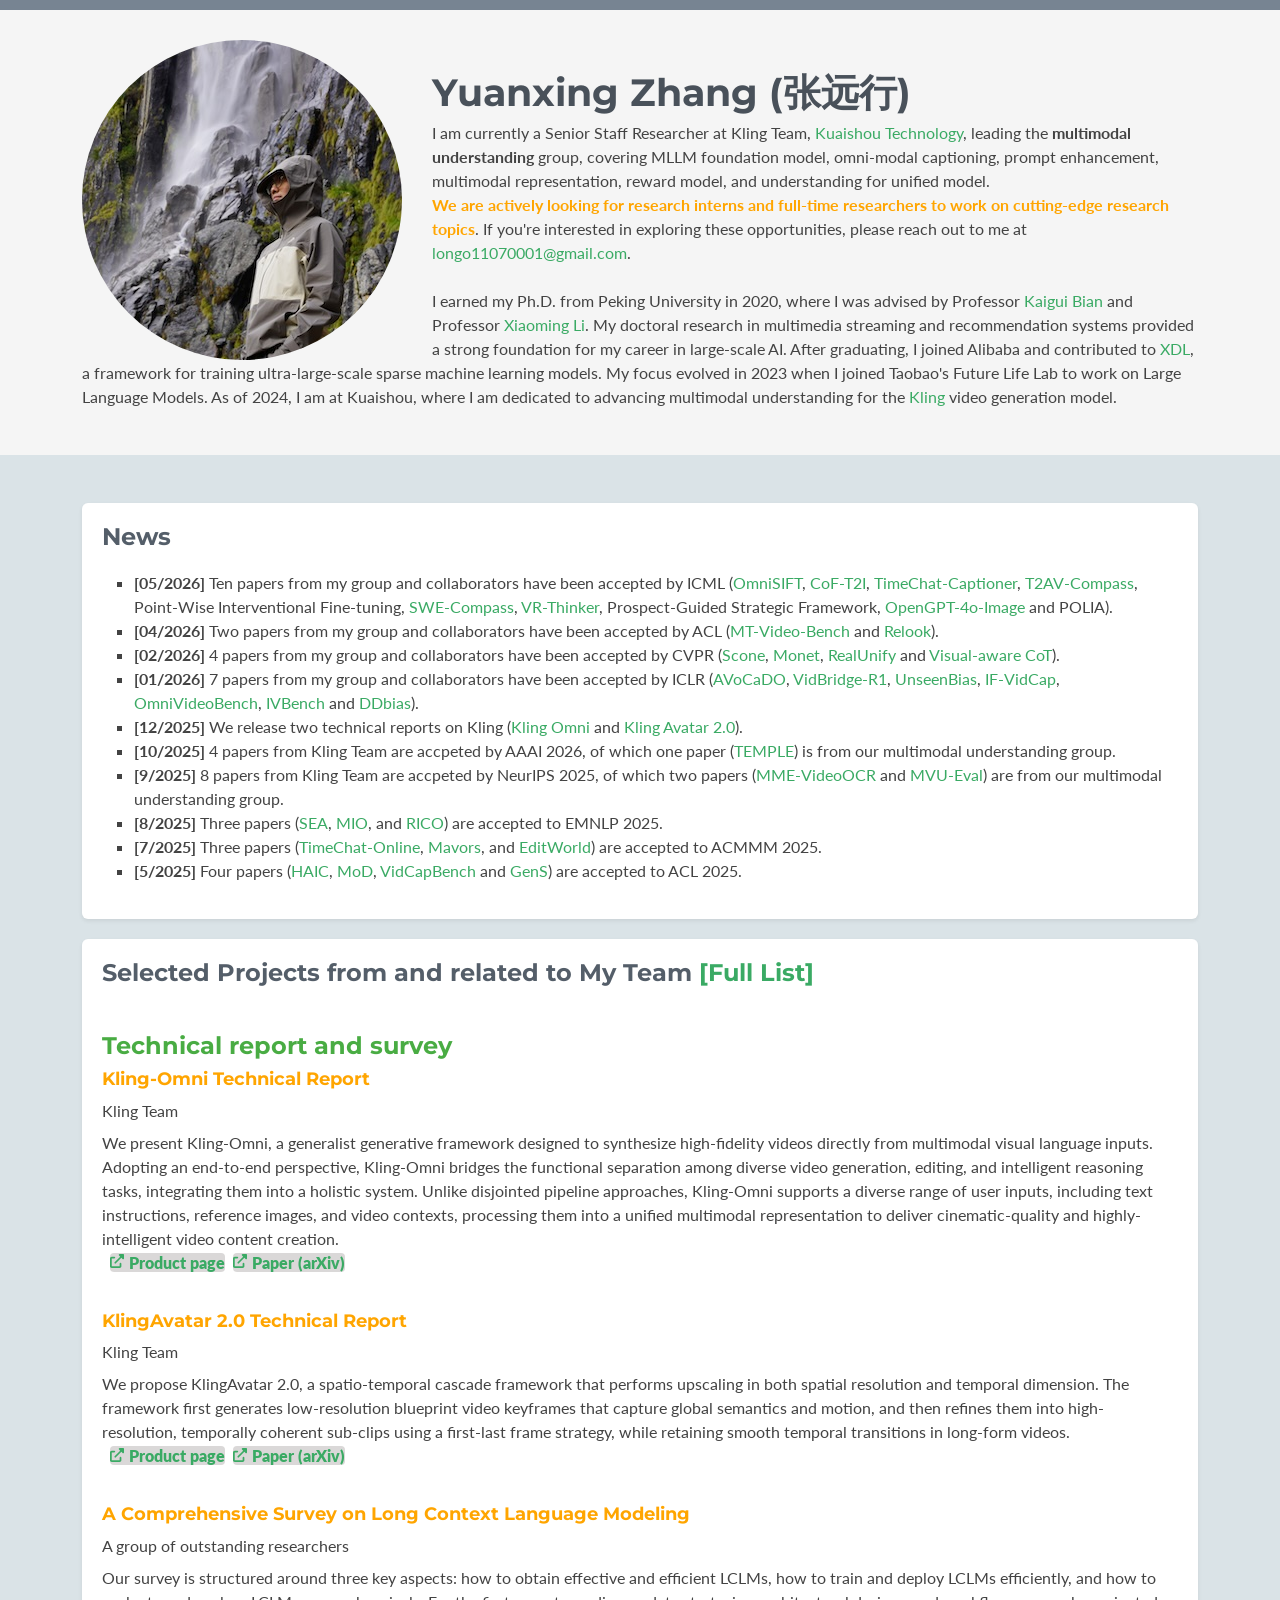
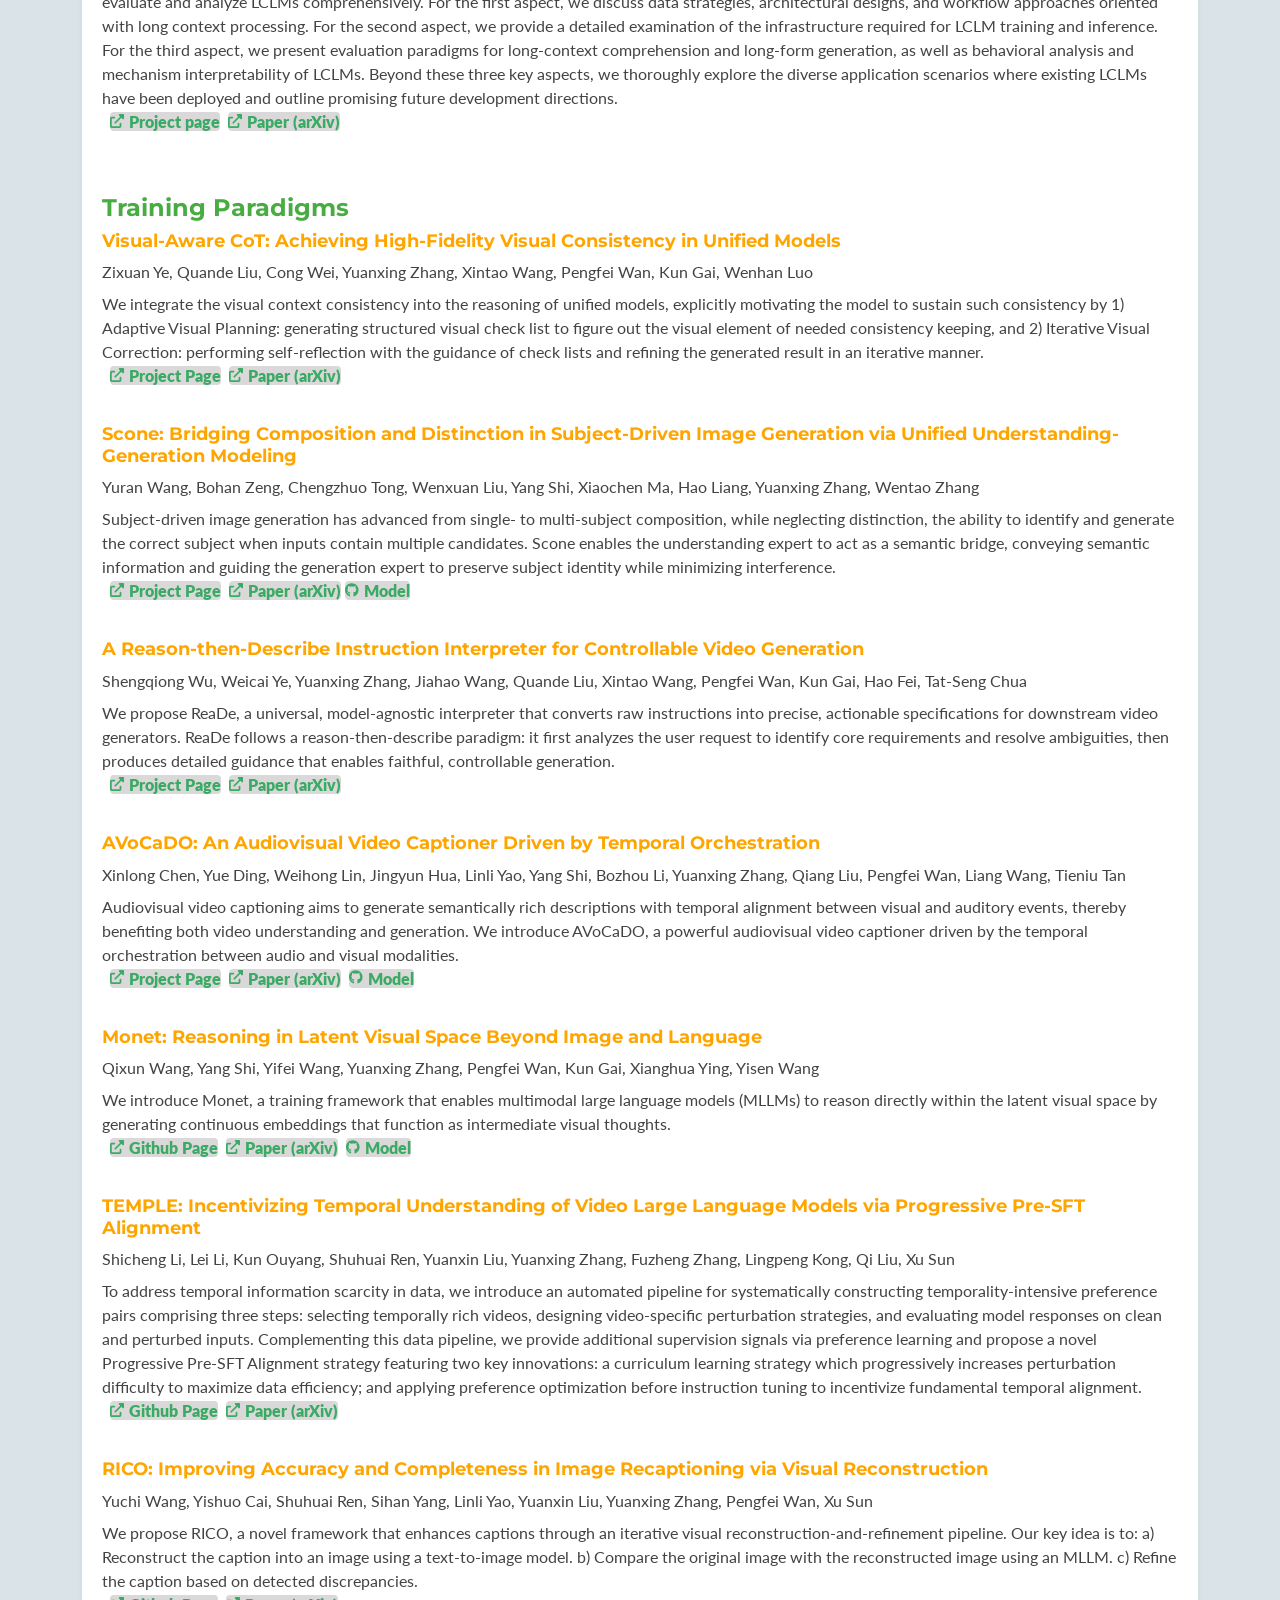
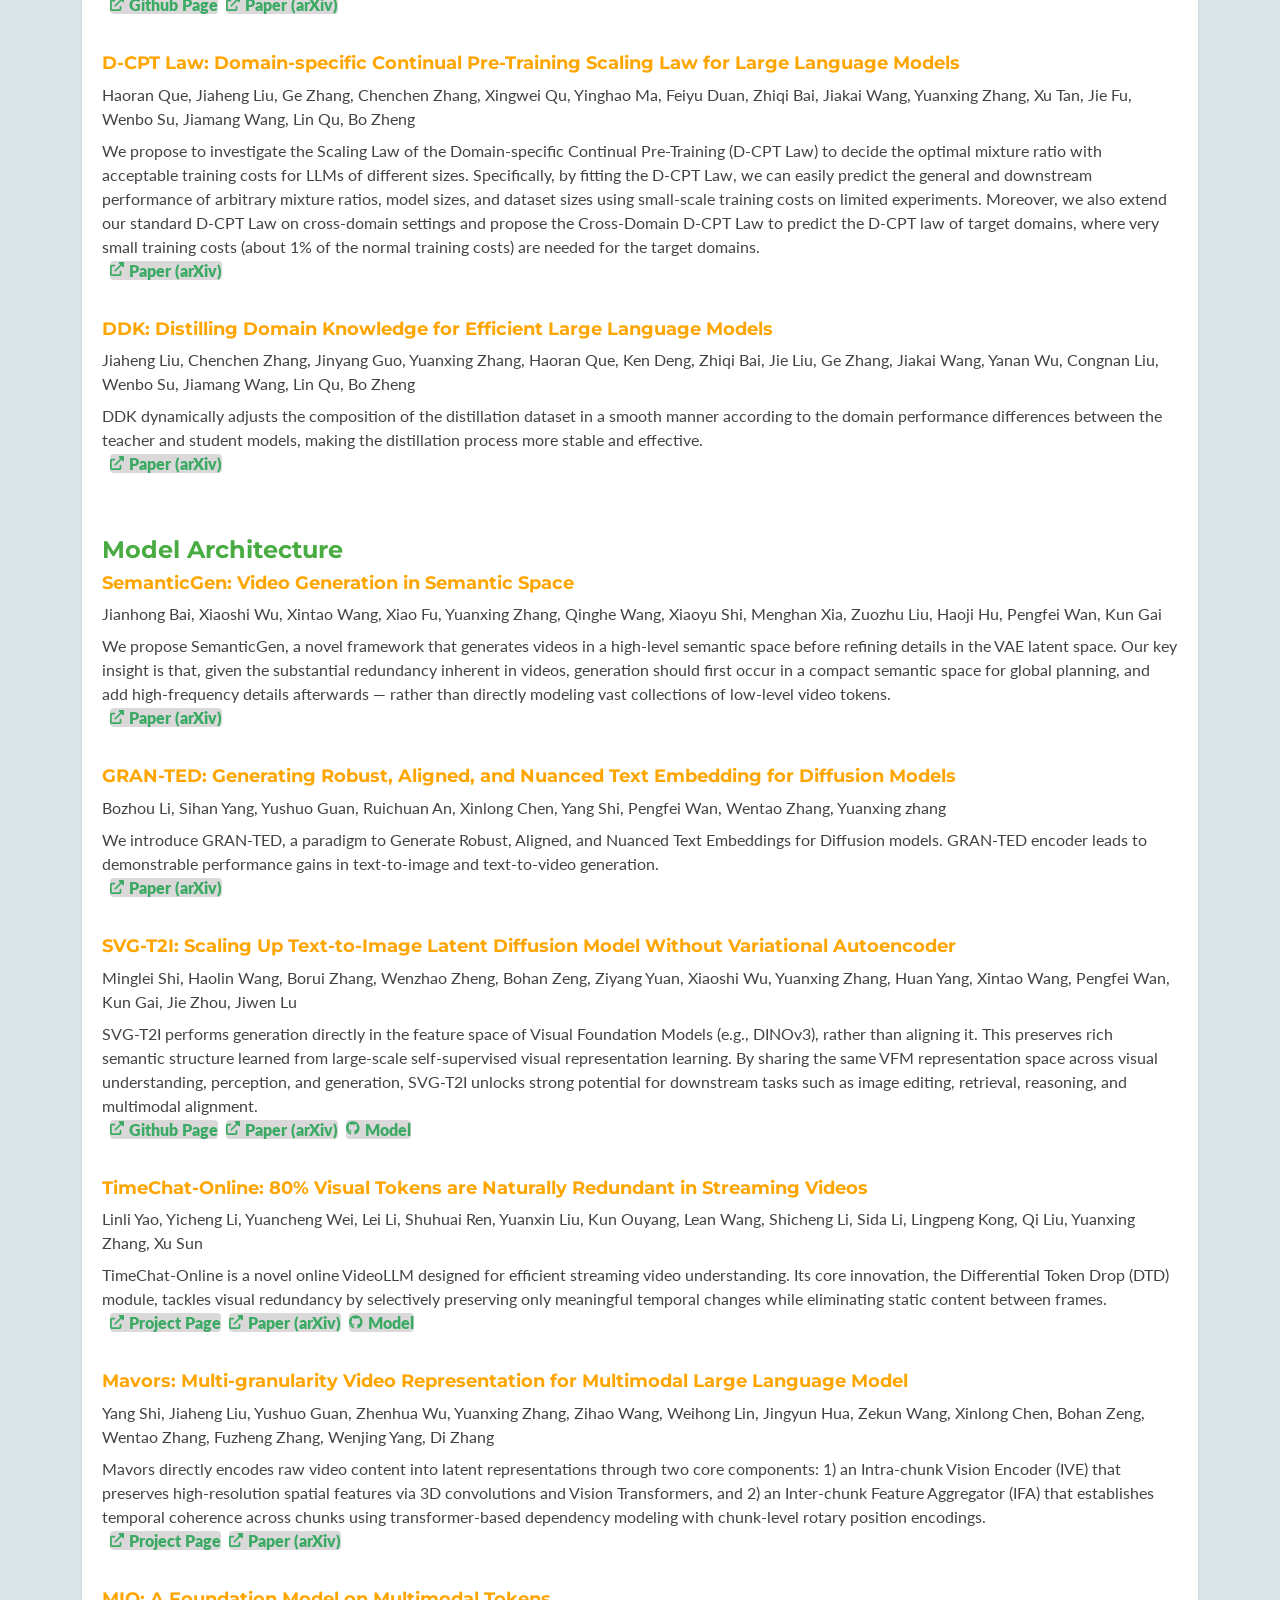
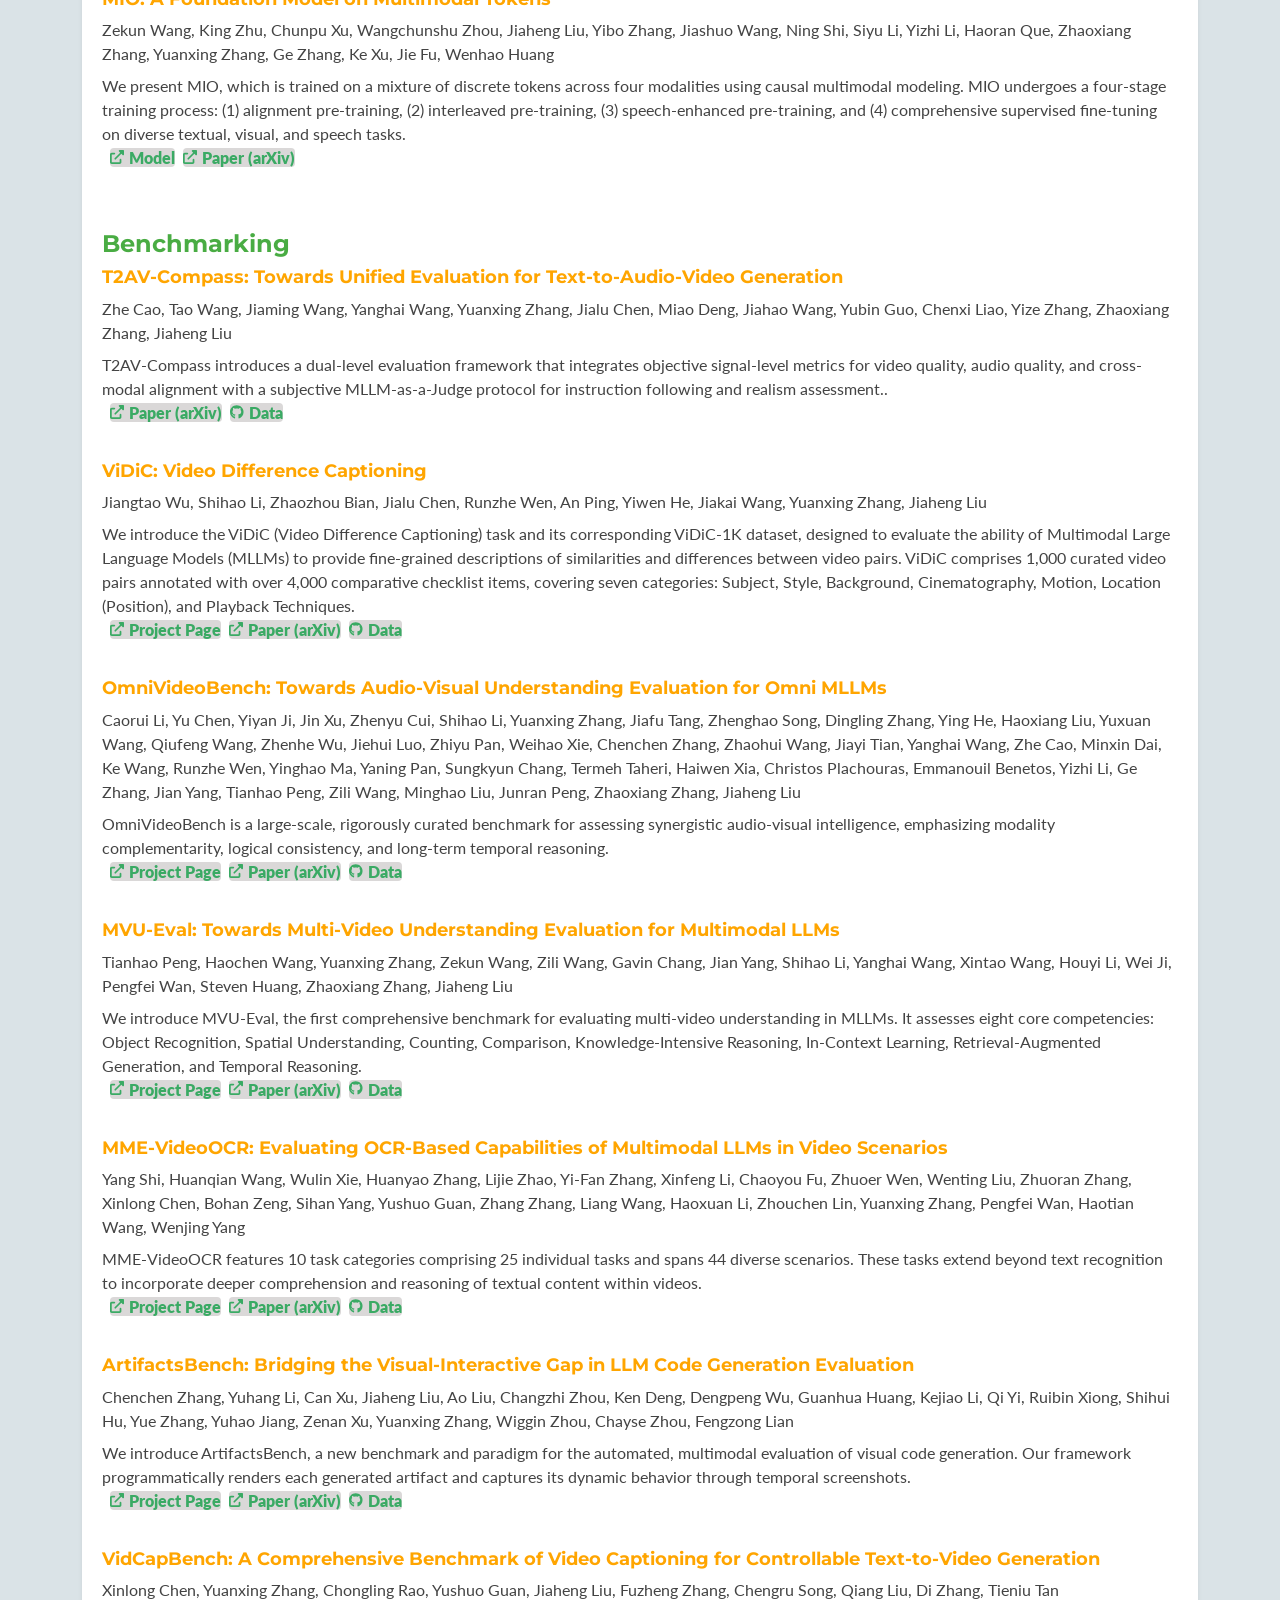
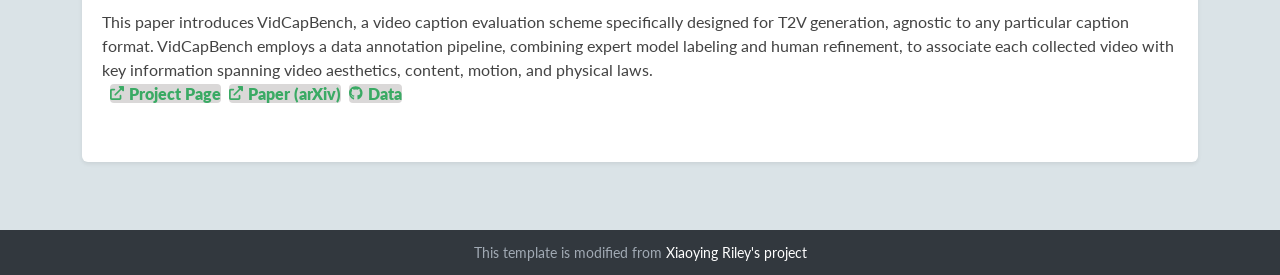
==== index.html @ 5458fd72 "Add ICML and ACL acceptance" ====
<!DOCTYPE html>
<html lang="en">

<head>
  <!-- Google tag (gtag.js) -->
  <script async src="https://www.googletagmanager.com/gtag/js?id=G-MYG8Y8V6GQ"></script>
  <script>
    window.dataLayer = window.dataLayer || [];

    function gtag() {
      dataLayer.push(arguments);
    }
    gtag("js", new Date());

    gtag("config", "G-MYG8Y8V6GQ");
  </script>
  <title>Yuanxing Zhang</title>
  <!-- Meta -->
  <meta charset="utf-8" />
  <meta http-equiv="X-UA-Compatible" content="IE=edge" />
  <meta name="viewport" content="width=device-width, initial-scale=1.0" />
  <meta name="description" content="" />
  <meta name="author" content="Xiaoying Riley at 3rd Wave Media" />

  <link href="https://fonts.googleapis.com/css?family=Lato:300,400,300italic,400italic" rel="stylesheet"
    type="text/css" />
  <link href="https://fonts.googleapis.com/css?family=Montserrat:400,700" rel="stylesheet" type="text/css" />

  <!-- FontAwesome JS -->
  <script defer src="assets/fontawesome/js/all.js"></script>

  <!-- Global CSS -->
  <link rel="stylesheet" href="assets/plugins/bootstrap/css/bootstrap.min.css" />

  <!-- github calendar css -->
  <!-- <link rel="stylesheet" href="assets/plugins/github-calendar/dist/github-calendar-responsive.css"> -->
  <!-- github activity css -->
  <!-- <link rel="stylesheet" href="https://cdnjs.cloudflare.com/ajax/libs/octicons/2.0.2/octicons.min.css"> -->
  <!-- <link rel="stylesheet" href="assets/plugins/github-activity/src/github-activity.css"> -->

  <!-- Theme CSS -->
  <link id="theme-style" rel="stylesheet" href="assets/css/styles.css" />
</head>

<body>
  <!-- ******HEADER****** -->
  <header class="header">
    <div class="container">
      <div class="row align-items-center">
        <div class="col">
          <!-- <img class="profile-image img-fluid float-start rounded-circle" src="images/me2.jpg" alt="profile image" /> -->
          <img class="profile-image img-fluid float-start rounded-circle" src="images/me2.jpg" alt="profile image"/>
          <div class="profile-content">
            <h1 class="name">Yuanxing Zhang (张远行)</h1>
            <!-- <h2 class="desc">Web App Developer</h2> -->
            <div class="content">
              <!-- https://github.com/KwaiVGI -->
              I am currently a Senior Staff Researcher at Kling Team,
              <a href="https://www.kuaishou.com/en" target="_blank">Kuaishou Technology</a>, leading the
              <b>multimodal understanding</b> group, covering
              MLLM foundation model, omni-modal captioning, prompt enhancement, multimodal representation, reward model, and understanding for unified model.<br/>
              <font color="orange"><b>We are actively looking for research interns and full-time
                  researchers to work on cutting-edge research topics</b></font>. If you're interested in exploring these opportunities, please reach out to me at
              <font color="orange"><a href="mailto:longo11070001@gmail.com">longo11070001@gmail.com</a></font>.
              <br/>
            </div>
            <div class="content">
              <br/>
              <p align="left">
                I earned my Ph.D. from Peking University in 2020, where I was advised by Professor <a href="https://kevinbkg.github.io/kg.github.io/" target="_blank">Kaigui Bian</a> and Professor <a href="https://eecs.pku.edu.cn/xxkxjsxy/info/1500/6767.htm" target="_blank">Xiaoming Li</a>. My doctoral research in multimedia streaming and recommendation systems provided a strong foundation for my career in large-scale AI. After graduating, I joined Alibaba and contributed to <a href="https://github.com/alibaba/x-deeplearning" target="_blank">XDL</a>, a framework for training ultra-large-scale sparse machine learning models. My focus evolved in 2023 when I joined Taobao's Future Life Lab to work on Large Language Models. As of 2024, I am at Kuaishou, where I am dedicated to advancing multimodal understanding for the <a href="https://app.klingai.com/global/" target="_blank">Kling</a> video generation model.
              </p>
            </div>
          </div>
          <!--//profile-->
        </div>
        <!--//col-->
      </div>
      <!--//row-->
    </div>
    <!--//container-->
  </header>
  <!--//header-->

  <div class="container sections-wrapper py-5">
    <div class="row">
      <div class="primary">
        <!-- <section class="about section">
                    <div class="section-inner shadow-sm rounded">
                        <div class="content">
                            <p align="left">
                            I am currently immersed in the exhilarating field of <font color="orange"><b>generative AI</b></font>, which has been an exciting journey.<br>

                            <font color="orange"><b>● 2D (Image/Video) Generation</b></font>
                            <ul>
                                <li><b>Controllable Image Generation</b>: T2I-Adapter, PhotoMaker, CustomNet, MasaCtrl, DragonDiffusion, SmartEdit</li>
                                <li><b>Controllable Video Generation</b>: MotionCtrl, Tune-A-Video</li>
                                <li><b>Video Foundation Models </b>: VideoCrafter Sereries (VideoCrafter1, DynamiCrafter, EvalCrafter, StyleCrafter, etc).</li>
                            </ul>
                            <font color="orange"><b>● 3D Generation</b></font>
                            <ul>
                                <li>Dream3D, GET3D——</li>
                            </ul>
                            ● Previously, I worked on <b><font color="orange">Restoration</b></font>
                            <ul>
                                <li><b>General Image  Restoration</b>: Real-ESRGAN, ESRGAN</li>
                                <li><b>Face Restoration</b>: GFPGAN, VQFR, GLEAN</li>
                                <li><b>Video Restoration </b>: EDVR, BasicVSR</li>
                                <li><b>Training Frameworks and others </b>: BasicSR, SFTGAN</li>
                            </ul>
                        </div>
                    </div>
                </section> -->
        <!--=====================================================  News  ====================================================-->
        <section class="projects section">
          <div class="section-inner shadow-sm rounded">
            <h2 class="heading">News</h2>
            <div class="item-content">
              <ul class="resume-list" style="list-style: outside; list-style-type: square">
                <li>
                  <b>[05/2026]</b> Ten papers from my group and collaborators have been accepted by ICML (<a href="https://arxiv.org/abs/2602.04804" target="_blank">OmniSIFT</a>, <a href="https://arxiv.org/abs/2601.10061" target="_blank">CoF-T2I</a>, <a href="https://arxiv.org/abs/2602.08711" target="_blank">TimeChat-Captioner</a>, <a href="https://arxiv.org/abs/2512.21094" target="_blank">T2AV-Compass</a>, Point-Wise Interventional Fine-tuning, <a href="https://arxiv.org/abs/2511.05459" target="_blank">SWE-Compass</a>, <a href="https://arxiv.org/abs/2510.10518" target="_blank">VR-Thinker</a>, Prospect-Guided Strategic Framework, <a href="https://arxiv.org/abs/2509.24900" target="_blank">OpenGPT-4o-Image</a> and POLIA).
                </li>
                <li>
                  <b>[04/2026]</b> Two papers from my group and collaborators have been accepted by ACL (<a href="https://arxiv.org/abs/2510.17722" target="_blank">MT-Video-Bench</a> and <a href="https://arxiv.org/abs/2510.11498" target="_blank">Relook</a>).
                </li>
                <li>
                  <b>[02/2026]</b> 4 papers from my group and collaborators have been accepted by CVPR (<a href="https://arxiv.org/abs/2512.12675" target="_blank">Scone</a>, <a href="https://arxiv.org/abs/2511.21395" target="_blank">Monet</a>, <a href="https://arxiv.org/abs/2509.24897" target="_blank">RealUnify</a> and <a href="https://arxiv.org/abs/2512.19686" target="_blank">Visual-aware CoT</a>).
                </li>
                <li>
                  <b>[01/2026]</b> 7 papers from my group and collaborators have been accepted by ICLR (<a href="https://arxiv.org/abs/2510.10395" target="_blank">AVoCaDO</a>, <a href="https://arxiv.org/abs/2506.09079" target="_blank">VidBridge-R1</a>, <a href="https://arxiv.org/abs/2512.08374" target="_blank">UnseenBias</a>, <a href="https://arxiv.org/abs/2510.18726" target="_blank">IF-VidCap</a>, <a href="https://arxiv.org/abs/2510.10689" target="_blank">OmniVideoBench</a>, <a href="https://arxiv.org/abs/2504.15415" target="_blank">IVBench</a> and <a href="https://openreview.net/forum?id=guKWBA2HWf" target="_blank">DDbias</a>).
                </li>
                <li>
                  <b>[12/2025]</b> We release two technical reports on Kling (<a href="https://arxiv.org/abs/2512.16776" target="_blank">Kling Omni</a> and <a href="https://arxiv.org/abs/2512.13313" target="_blank">Kling Avatar 2.0</a>).
                </li>
                <li>
                  <b>[10/2025]</b> 4 papers from Kling Team are accpeted by AAAI 2026, of which one paper (<a href="https://arxiv.org/abs/2503.16929"
                    target="_blank">TEMPLE</a>) is from our multimodal understanding group.
                </li>
                <li>
                  <b>[9/2025]</b> 8 papers from Kling Team are accpeted by NeurIPS 2025, of which two papers (<a href="https://arxiv.org/abs/2505.21333"
                    target="_blank">MME-VideoOCR</a> and
                  <a href="https://arxiv.org/abs/2511.07250"
                    target="_blank">MVU-Eval</a>) are from our multimodal understanding group.
                </li>
                <li>
                  <b>[8/2025]</b> Three papers (<a href="https://arxiv.org/abs/2408.11813">SEA</a>, <a href="https://arxiv.org/abs/2409.17692"
                    target="_blank">MIO</a>, and
                  <a href="https://arxiv.org/abs/2505.22613"
                    target="_blank">RICO</a>) are
                  accepted to EMNLP 2025.
                </li>
                <li>
                  <b>[7/2025]</b> Three papers (<a href="https://arxiv.org/abs/2504.17343">TimeChat-Online</a>, <a href="https://arxiv.org/abs/2504.10068"
                    target="_blank">Mavors</a>, and
                  <a href="https://arxiv.org/abs/2405.14785"
                    target="_blank">EditWorld</a>) are
                  accepted to ACMMM 2025.
                </li>
                <li>
                  <b>[5/2025]</b> Four papers (<a href="https://arxiv.org/abs/2502.20811"
                    target="_blank">HAIC</a>, <a href="https://arxiv.org/abs/2505.17061"
                    target="_blank">MoD</a>, <a href="https://arxiv.org/abs/2502.12782"
                    target="_blank">VidCapBench</a> and
                  <a href="https://arxiv.org/abs/2503.09146"
                    target="_blank">GenS</a>) are
                  accepted to ACL 2025.
                </li>
              </ul>
            </div>
            <!--//content-->
          </div>
          <!--//section-inner-->
        </section>
        <!--//section-->

        <!--//cards-section-->

        <!--=====================================================  Publications  ====================================================-->
        <section class="latest section">
          <div class="section-inner shadow-sm rounded">
            <h2 class="heading">
              Selected Projects from and related to My Team
              <a href="https://scholar.google.com/citations?user=COdftTMAAAAJ" target="_blank">[Full List]</a>
            </h2>
            <div class="content">
              <br />
              <h4 class="title">
                <font color="#49ac43">Technical report and survey</font>
              </h4>
              <!------------------------------------------ KlingOmni ----------------------------------->
              <div class="item row">
                <div class="desc">
                  <h3 class="title">
                    <a href="https://arxiv.org/abs/2512.16776" target="_blank">
                      <font color="orange">Kling-Omni Technical Report</font>
                    </a>
                  </h3>
                  <p class="mb-2">
                    Kling Team
                  </p>
                  <p>
                    We present Kling-Omni, a generalist generative framework designed to synthesize high-fidelity videos directly from multimodal visual language inputs. Adopting an end-to-end perspective, Kling-Omni bridges the functional separation among diverse video generation, editing, and intelligent reasoning tasks, integrating them into a holistic system. Unlike disjointed pipeline approaches, Kling-Omni supports a diverse range of user inputs, including text instructions, reference images, and video contexts, processing them into a unified multimodal representation to deliver cinematic-quality and highly-intelligent video content creation.</br>
                    &nbsp;
                    <a class="more-link" href="https://app.klingai.com/global/omni/new" target="_blank"><i
                        class="fas fa-external-link-alt"></i>Product page</a>&nbsp;
                    <a class="more-link" href="https://arxiv.org/abs/2512.16776" target="_blank"><i
                        class="fas fa-external-link-alt"></i>Paper
                      (arXiv)</a>
                  </p>
                </div>
              </div>
              <!------------------------------------------ KlingAvatar2.0 ----------------------------------->
              <div class="item row">
                <div class="desc">
                  <h3 class="title">
                    <a href="https://arxiv.org/abs/2512.13313" target="_blank">
                      <font color="orange">KlingAvatar 2.0 Technical Report</font>
                    </a>
                  </h3>
                  <p class="mb-2">
                    Kling Team
                  </p>
                  <p>
                    We propose KlingAvatar 2.0, a spatio-temporal cascade framework that performs upscaling in both spatial resolution and temporal dimension. The framework first generates low-resolution blueprint video keyframes that capture global semantics and motion, and then refines them into high-resolution, temporally coherent sub-clips using a first-last frame strategy, while retaining smooth temporal transitions in long-form videos.</br>
                    &nbsp;
                    <a class="more-link" href="https://app.klingai.com/global/ai-human/image/new" target="_blank"><i
                        class="fas fa-external-link-alt"></i>Product page</a>&nbsp;
                    <a class="more-link" href="https://arxiv.org/abs/2512.13313" target="_blank"><i
                        class="fas fa-external-link-alt"></i>Paper
                      (arXiv)</a>
                  </p>
                </div>
              </div>
              <!------------------------------------- Long-context LLM Survey -------------------------------->
              <div class="item row">
                <div class="desc">
                  <h3 class="title">
                    <a href="https://arxiv.org/abs/2503.17407" target="_blank">
                      <font color="orange">A Comprehensive Survey on Long Context Language Modeling</font>
                    </a>
                  </h3>
                  <p class="mb-2">
                    A group of outstanding researchers
                  </p>
                  <p>
                    Our survey is structured around three key aspects: how to obtain effective and efficient LCLMs, how to train and deploy LCLMs efficiently, and how to evaluate and analyze LCLMs comprehensively. For the first aspect, we discuss data strategies, architectural designs, and workflow approaches oriented with long context processing. For the second aspect, we provide a detailed examination of the infrastructure required for LCLM training and inference. For the third aspect, we present evaluation paradigms for long-context comprehension and long-form generation, as well as behavioral analysis and mechanism interpretability of LCLMs. Beyond these three key aspects, we thoroughly explore the diverse application scenarios where existing LCLMs have been deployed and outline promising future development directions.</br>
                    &nbsp;
                    <a class="more-link" href="https://github.com/LCLM-Horizon/A-Comprehensive-Survey-For-Long-Context-Language-Modeling" target="_blank"><i
                        class="fas fa-external-link-alt"></i>Project page</a>&nbsp;
                    <a class="more-link" href="https://arxiv.org/abs/2503.17407" target="_blank"><i
                        class="fas fa-external-link-alt"></i>Paper
                      (arXiv)</a>
                  </p>
                </div>
              </div>
              <br />
              <h4 class="title">
                <font color="#49ac43">Training Paradigms</font>
              </h4>
              <!------------------------------------------ VisualawareCoT ----------------------------------->
              <div class="item row">
                <div class="desc">
                  <h3 class="title">
                    <a href="https://arxiv.org/abs/2512.19686" target="_blank">
                      <font color="orange">Visual-Aware CoT: Achieving High-Fidelity Visual Consistency in Unified Models</font>
                    </a>
                  </h3>
                  <p class="mb-2">
                    Zixuan Ye, Quande Liu, Cong Wei, Yuanxing Zhang, Xintao Wang, Pengfei Wan, Kun Gai, Wenhan Luo
                  </p>
                  <p>
                    We integrate the visual context consistency into the reasoning of unified models, explicitly motivating the model to sustain such consistency by 1) Adaptive Visual Planning: generating structured visual check list to figure out the visual element of needed consistency keeping, and 2) Iterative Visual Correction: performing self-reflection with the guidance of check lists and refining the generated result in an iterative manner.</br>
                    &nbsp;
                    <a class="more-link" href="https://zixuan-ye.github.io/VACoT/" target="_blank"><i
                        class="fas fa-external-link-alt"></i>Project Page</a>&nbsp;
                    <a class="more-link" href="https://arxiv.org/abs/2512.19686" target="_blank"><i
                        class="fas fa-external-link-alt"></i>Paper
                      (arXiv)</a>
                  </p>
                </div>
              </div>
              <!------------------------------------------ Scone ----------------------------------->
              <div class="item row">
                <div class="desc">
                  <h3 class="title">
                    <a href="https://arxiv.org/abs/2512.12675" target="_blank">
                      <font color="orange">Scone: Bridging Composition and Distinction in Subject-Driven Image Generation via Unified Understanding-Generation Modeling</font>
                    </a>
                  </h3>
                  <p class="mb-2">
                    Yuran Wang, Bohan Zeng, Chengzhuo Tong, Wenxuan Liu, Yang Shi, Xiaochen Ma, Hao Liang, Yuanxing Zhang, Wentao Zhang
                  </p>
                  <p>
                    Subject-driven image generation has advanced from single- to multi-subject composition, while neglecting distinction, the ability to identify and generate the correct subject when inputs contain multiple candidates. Scone enables the understanding expert to act as a semantic bridge, conveying semantic information and guiding the generation expert to preserve subject identity while minimizing interference.</br>
                    &nbsp;
                    <a class="more-link" href="https://github.com/Ryann-Ran/Scone" target="_blank"><i
                        class="fas fa-external-link-alt"></i>Project Page</a>&nbsp;
                    <a class="more-link" href="https://arxiv.org/abs/2512.12675" target="_blank"><i
                        class="fas fa-external-link-alt"></i>Paper
                      (arXiv)</a>
                    <a class="more-link" href="https://huggingface.co/Ryann829/Scone" target="_blank"><i
                        class="fab fa-github"></i>Model</a>
                  </p>
                </div>
              </div>
              <!------------------------------------------ ReaDe ----------------------------------->
              <div class="item row">
                <div class="desc">
                  <h3 class="title">
                    <a href="https://arxiv.org/abs/2511.20563" target="_blank">
                      <font color="orange">A Reason-then-Describe Instruction Interpreter for Controllable Video Generation</font>
                    </a>
                  </h3>
                  <p class="mb-2">
                    Shengqiong Wu, Weicai Ye, Yuanxing Zhang, Jiahao Wang, Quande Liu, Xintao Wang, Pengfei Wan, Kun Gai, Hao Fei, Tat-Seng Chua
                  </p>
                  <p>
                    We propose ReaDe, a universal, model-agnostic interpreter that converts raw instructions into precise, actionable specifications for downstream video generators. ReaDe follows a reason-then-describe paradigm: it first analyzes the user request to identify core requirements and resolve ambiguities, then produces detailed guidance that enables faithful, controllable generation.</br>
                    &nbsp;
                    <a class="more-link" href="https://sqwu.top/ReaDe/" target="_blank"><i
                        class="fas fa-external-link-alt"></i>Project Page</a>&nbsp;
                    <a class="more-link" href="https://arxiv.org/abs/2511.20563" target="_blank"><i
                        class="fas fa-external-link-alt"></i>Paper
                      (arXiv)</a>
                  </p>
                </div>
              </div>
              <!------------------------------------------ AVoCaDO ----------------------------------->
              <div class="item row">
                <div class="desc">
                  <h3 class="title">
                    <a href="https://arxiv.org/abs/2510.10395" target="_blank">
                      <font color="orange">AVoCaDO: An Audiovisual Video Captioner Driven by Temporal Orchestration</font>
                    </a>
                  </h3>
                  <p class="mb-2">
                    Xinlong Chen, Yue Ding, Weihong Lin, Jingyun Hua, Linli Yao, Yang Shi, Bozhou Li, Yuanxing Zhang, Qiang Liu, Pengfei Wan, Liang Wang, Tieniu Tan
                  </p>
                  <p>
                    Audiovisual video captioning aims to generate semantically rich descriptions with temporal alignment between visual and auditory events, thereby benefiting both video understanding and generation. We introduce AVoCaDO, a powerful audiovisual video captioner driven by the temporal orchestration between audio and visual modalities. </br>
                    &nbsp;
                    <a class="more-link" href="https://avocado-captioner.github.io/" target="_blank"><i
                        class="fas fa-external-link-alt"></i>Project Page</a>&nbsp;
                    <a class="more-link" href="https://arxiv.org/abs/2510.10395" target="_blank"><i
                        class="fas fa-external-link-alt"></i>Paper
                      (arXiv)</a>&nbsp;
                    <a class="more-link" href="https://huggingface.co/AVoCaDO-Captioner/AVoCaDO" target="_blank"><i
                        class="fab fa-github"></i>Model</a>
                  </p>
                </div>
              </div>
               <!------------------------------------------ Monet ----------------------------------->
              <div class="item row">
                <div class="desc">
                  <h3 class="title">
                    <a href="https://arxiv.org/abs/2511.21395" target="_blank">
                      <font color="orange">Monet: Reasoning in Latent Visual Space Beyond Image and Language</font>
                    </a>
                  </h3>
                  <p class="mb-2">
                    Qixun Wang, Yang Shi, Yifei Wang, Yuanxing Zhang, Pengfei Wan, Kun Gai, Xianghua Ying, Yisen Wang
                  </p>
                  <p>
                    We introduce Monet, a training framework that enables multimodal large language models (MLLMs) to reason directly within the latent visual space by generating continuous embeddings that function as intermediate visual thoughts.</br>
                    &nbsp;
                    <a class="more-link" href="https://github.com/NOVAglow646/Monet" target="_blank"><i
                        class="fas fa-external-link-alt"></i>Github Page</a>&nbsp;
                    <a class="more-link" href="https://arxiv.org/abs/2511.21395" target="_blank"><i
                        class="fas fa-external-link-alt"></i>Paper
                      (arXiv)</a>&nbsp;
                    <a class="more-link" href="https://huggingface.co/NOVAglow646/Monet-7B" target="_blank"><i
                        class="fab fa-github"></i>Model</a>
                  </p>
                </div>
              </div>
              <!------------------------------------------ TEMPLE ----------------------------------->
              <div class="item row">
                <div class="desc">
                  <h3 class="title">
                    <a href="https://arxiv.org/abs/2503.16929" target="_blank">
                      <font color="orange">TEMPLE: Incentivizing Temporal Understanding of Video Large Language Models via Progressive Pre-SFT Alignment</font>
                    </a>
                  </h3>
                  <p class="mb-2">
                    Shicheng Li, Lei Li, Kun Ouyang, Shuhuai Ren, Yuanxin Liu, Yuanxing Zhang, Fuzheng Zhang, Lingpeng Kong, Qi Liu, Xu Sun
                  </p>
                  <p>
                    To address temporal information scarcity in data, we introduce an automated pipeline for systematically constructing temporality-intensive preference pairs comprising three steps: selecting temporally rich videos, designing video-specific perturbation strategies, and evaluating model responses on clean and perturbed inputs. Complementing this data pipeline, we provide additional supervision signals via preference learning and propose a novel Progressive Pre-SFT Alignment strategy featuring two key innovations: a curriculum learning strategy which progressively increases perturbation difficulty to maximize data efficiency; and applying preference optimization before instruction tuning to incentivize fundamental temporal alignment.</br>
                    &nbsp;
                    <a class="more-link" href="https://github.com/lscpku/TEMPLE" target="_blank"><i
                        class="fas fa-external-link-alt"></i>Github Page</a>&nbsp;
                    <a class="more-link" href="https://arxiv.org/abs/2503.16929" target="_blank"><i
                        class="fas fa-external-link-alt"></i>Paper
                      (arXiv)</a>
                  </p>
                </div>
              </div>
              <!------------------------------------------ RICO ----------------------------------->
              <div class="item row">
                <div class="desc">
                  <h3 class="title">
                    <a href="https://arxiv.org/abs/2505.22613" target="_blank">
                      <font color="orange">RICO: Improving Accuracy and Completeness in Image Recaptioning via Visual Reconstruction</font>
                    </a>
                  </h3>
                  <p class="mb-2">
                    Yuchi Wang, Yishuo Cai, Shuhuai Ren, Sihan Yang, Linli Yao, Yuanxin Liu, Yuanxing Zhang, Pengfei Wan, Xu Sun
                  </p>
                  <p>
                    We propose RICO, a novel framework that enhances captions through an iterative visual reconstruction-and-refinement pipeline. Our key idea is to: a) Reconstruct the caption into an image using a text-to-image model. b) Compare the original image with the reconstructed image using an MLLM. c) Refine the caption based on detected discrepancies.</br>
                    &nbsp;
                    <a class="more-link" href="https://github.com/wangyuchi369/RICO" target="_blank"><i
                        class="fas fa-external-link-alt"></i>Github Page</a>&nbsp;
                    <a class="more-link" href="https://arxiv.org/abs/2505.22613" target="_blank"><i
                        class="fas fa-external-link-alt"></i>Paper
                      (arXiv)</a>
                  </p>
                </div>
              </div>
              <!------------------------------------------ D-CPT scaling law ----------------------------------->
              <div class="item row">
                <div class="desc">
                  <h3 class="title">
                    <a href="https://arxiv.org/abs/2406.01375" target="_blank">
                      <font color="orange">D-CPT Law: Domain-specific Continual Pre-Training Scaling Law for Large Language Models</font>
                    </a>
                  </h3>
                  <p class="mb-2">
                    Haoran Que, Jiaheng Liu, Ge Zhang, Chenchen Zhang, Xingwei Qu, Yinghao Ma, Feiyu Duan, Zhiqi Bai, Jiakai Wang, Yuanxing Zhang, Xu Tan, Jie Fu, Wenbo Su, Jiamang Wang, Lin Qu, Bo Zheng
                  </p>
                  <p>
                    We propose to investigate the Scaling Law of the Domain-specific Continual Pre-Training (D-CPT Law) to decide the optimal mixture ratio with acceptable training costs for LLMs of different sizes. Specifically, by fitting the D-CPT Law, we can easily predict the general and downstream performance of arbitrary mixture ratios, model sizes, and dataset sizes using small-scale training costs on limited experiments. Moreover, we also extend our standard D-CPT Law on cross-domain settings and propose the Cross-Domain D-CPT Law to predict the D-CPT law of target domains, where very small training costs (about 1% of the normal training costs) are needed for the target domains.</br>
                    &nbsp;
                    <a class="more-link" href="https://arxiv.org/abs/2406.01375" target="_blank"><i
                        class="fas fa-external-link-alt"></i>Paper
                      (arXiv)</a>
                  </p>
                </div>
              </div>
              <!------------------------------------------ DDK ----------------------------------->
              <div class="item row">
                <div class="desc">
                  <h3 class="title">
                    <a href="https://arxiv.org/abs/2407.16154" target="_blank">
                      <font color="orange">DDK: Distilling Domain Knowledge for Efficient Large Language Models</font>
                    </a>
                  </h3>
                  <p class="mb-2">
                    Jiaheng Liu, Chenchen Zhang, Jinyang Guo, Yuanxing Zhang, Haoran Que, Ken Deng, Zhiqi Bai, Jie Liu, Ge Zhang, Jiakai Wang, Yanan Wu, Congnan Liu, Wenbo Su, Jiamang Wang, Lin Qu, Bo Zheng
                  </p>
                  <p>
                    DDK dynamically adjusts the composition of the distillation dataset in a smooth manner according to the domain performance differences between the teacher and student models, making the distillation process more stable and effective.</br>
                    &nbsp;
                    <a class="more-link" href="https://arxiv.org/abs/2407.16154" target="_blank"><i
                        class="fas fa-external-link-alt"></i>Paper
                      (arXiv)</a>
                  </p>
                </div>
              </div>
              <br />
              <h4 class="title">
                <font color="#49ac43">Model Architecture</font>
              </h4>
              <!------------------------------------------ SemanticGen ----------------------------------->
              <div class="item row">
                <div class="desc">
                  <h3 class="title">
                    <a href="https://arxiv.org/abs/2512.20619" target="_blank">
                      <font color="orange">SemanticGen: Video Generation in Semantic Space</font>
                    </a>
                  </h3>
                  <p class="mb-2">
                    Jianhong Bai, Xiaoshi Wu, Xintao Wang, Xiao Fu, Yuanxing Zhang, Qinghe Wang, Xiaoyu Shi, Menghan Xia, Zuozhu Liu, Haoji Hu, Pengfei Wan, Kun Gai
                  </p>
                  <p>
                    We propose SemanticGen, a novel framework that generates videos in a high-level semantic space before refining details in the VAE latent space. Our key insight is that, given the substantial redundancy inherent in videos, generation should first occur in a compact semantic space for global planning, and add high-frequency details afterwards — rather than directly modeling vast collections of low-level video tokens.</br>
                    &nbsp;
                    <a class="more-link" href="https://arxiv.org/abs/2512.20619" target="_blank"><i
                        class="fas fa-external-link-alt"></i>Paper
                      (arXiv)</a>&nbsp;
                  </p>
                </div>
              </div>
              <!------------------------------------------ GRAN-TED ----------------------------------->
              <div class="item row">
                <div class="desc">
                  <h3 class="title">
                    <a href="https://arxiv.org/abs/2512.15560" target="_blank">
                      <font color="orange">GRAN-TED: Generating Robust, Aligned, and Nuanced Text Embedding for Diffusion Models</font>
                    </a>
                  </h3>
                  <p class="mb-2">
                    Bozhou Li, Sihan Yang, Yushuo Guan, Ruichuan An, Xinlong Chen, Yang Shi, Pengfei Wan, Wentao Zhang, Yuanxing zhang
                  </p>
                  <p>
                    We introduce GRAN-TED, a paradigm to Generate Robust, Aligned, and Nuanced Text Embeddings for Diffusion models. GRAN-TED encoder leads to demonstrable performance gains in text-to-image and text-to-video generation.</br>
                    &nbsp;
                    <a class="more-link" href="https://arxiv.org/abs/2512.15560" target="_blank"><i
                        class="fas fa-external-link-alt"></i>Paper
                      (arXiv)</a>&nbsp;
                  </p>
                </div>
              </div>
              <!------------------------------------------ SVGT2I ----------------------------------->
              <div class="item row">
                <div class="desc">
                  <h3 class="title">
                    <a href="https://arxiv.org/abs/2512.11749" target="_blank">
                      <font color="orange">SVG-T2I: Scaling Up Text-to-Image Latent Diffusion Model Without Variational Autoencoder</font>
                    </a>
                  </h3>
                  <p class="mb-2">
                    Minglei Shi, Haolin Wang, Borui Zhang, Wenzhao Zheng, Bohan Zeng, Ziyang Yuan, Xiaoshi Wu, Yuanxing Zhang, Huan Yang, Xintao Wang, Pengfei Wan, Kun Gai, Jie Zhou, Jiwen Lu
                  </p>
                  <p>
                    SVG-T2I performs generation directly in the feature space of Visual Foundation Models (e.g., DINOv3), rather than aligning it. This preserves rich semantic structure learned from large-scale self-supervised visual representation learning. By sharing the same VFM representation space across visual understanding, perception, and generation, SVG-T2I unlocks strong potential for downstream tasks such as image editing, retrieval, reasoning, and multimodal alignment.</br>
                    &nbsp;
                    <a class="more-link" href="https://github.com/KlingTeam/SVG-T2I?tab=readme-ov-file" target="_blank"><i
                        class="fas fa-external-link-alt"></i>Github Page</a>&nbsp;
                    <a class="more-link" href="https://arxiv.org/abs/2512.11749" target="_blank"><i
                        class="fas fa-external-link-alt"></i>Paper
                      (arXiv)</a>&nbsp;
                    <a class="more-link" href="https://huggingface.co/KlingTeam/SVG-T2I" target="_blank"><i
                        class="fab fa-github"></i>Model</a>
                  </p>
                </div>
              </div>
              <!------------------------------------------ TimeChatOnline ----------------------------------->
              <div class="item row">
                <div class="desc">
                  <h3 class="title">
                    <a href="https://arxiv.org/abs/2504.17343" target="_blank">
                      <font color="orange">TimeChat-Online: 80% Visual Tokens are Naturally Redundant in Streaming Videos</font>
                    </a>
                  </h3>
                  <p class="mb-2">
                    Linli Yao, Yicheng Li, Yuancheng Wei, Lei Li, Shuhuai Ren, Yuanxin Liu, Kun Ouyang, Lean Wang, Shicheng Li, Sida Li, Lingpeng Kong, Qi Liu, Yuanxing Zhang, Xu Sun
                  </p>
                  <p>
                    TimeChat-Online is a novel online VideoLLM designed for efficient streaming video understanding. Its core innovation, the Differential Token Drop (DTD) module, tackles visual redundancy by selectively preserving only meaningful temporal changes while eliminating static content between frames.</br>
                    &nbsp;
                    <a class="more-link" href="https://timechat-online.github.io/" target="_blank"><i
                        class="fas fa-external-link-alt"></i>Project Page</a>&nbsp;
                    <a class="more-link" href="https://arxiv.org/abs/2504.17343" target="_blank"><i
                        class="fas fa-external-link-alt"></i>Paper
                      (arXiv)</a>&nbsp;
                    <a class="more-link" href="https://huggingface.co/wyccccc/TimeChatOnline-7B" target="_blank"><i
                        class="fab fa-github"></i>Model</a>
                  </p>
                </div>
              </div>
              <!------------------------------------------ Mavors ----------------------------------->
              <div class="item row">
                <div class="desc">
                  <h3 class="title">
                    <a href="https://arxiv.org/abs/2504.10068" target="_blank">
                      <font color="orange">Mavors: Multi-granularity Video Representation for Multimodal Large Language Model</font>
                    </a>
                  </h3>
                  <p class="mb-2">
                    Yang Shi, Jiaheng Liu, Yushuo Guan, Zhenhua Wu, Yuanxing Zhang, Zihao Wang, Weihong Lin, Jingyun Hua, Zekun Wang, Xinlong Chen, Bohan Zeng, Wentao Zhang, Fuzheng Zhang, Wenjing Yang, Di Zhang
                  </p>
                  <p>
                    Mavors directly encodes raw video content into latent representations through two core components: 1) an Intra-chunk Vision Encoder (IVE) that preserves high-resolution spatial features via 3D convolutions and Vision Transformers, and 2) an Inter-chunk Feature Aggregator (IFA) that establishes temporal coherence across chunks using transformer-based dependency modeling with chunk-level rotary position encodings.</br>
                    &nbsp;
                    <a class="more-link" href="https://mavors-mllm.github.io/" target="_blank"><i
                        class="fas fa-external-link-alt"></i>Project Page</a>&nbsp;
                    <a class="more-link" href="https://arxiv.org/abs/2504.10068" target="_blank"><i
                        class="fas fa-external-link-alt"></i>Paper
                      (arXiv)</a>&nbsp;
                  </p>
                </div>
              </div>
              <!------------------------------------------ MIO ----------------------------------->
              <div class="item row">
                <div class="desc">
                  <h3 class="title">
                    <a href="https://arxiv.org/abs/2409.17692" target="_blank">
                      <font color="orange">MIO: A Foundation Model on Multimodal Tokens</font>
                    </a>
                  </h3>
                  <p class="mb-2">
                    Zekun Wang, King Zhu, Chunpu Xu, Wangchunshu Zhou, Jiaheng Liu, Yibo Zhang, Jiashuo Wang, Ning Shi, Siyu Li, Yizhi Li, Haoran Que, Zhaoxiang Zhang, Yuanxing Zhang, Ge Zhang, Ke Xu, Jie Fu, Wenhao Huang
                  </p>
                  <p>
                    We present MIO, which is trained on a mixture of discrete tokens across four modalities using causal multimodal modeling. MIO undergoes a four-stage training process: (1) alignment pre-training, (2) interleaved pre-training, (3) speech-enhanced pre-training, and (4) comprehensive supervised fine-tuning on diverse textual, visual, and speech tasks.</br>
                    &nbsp;
                    <a class="more-link" href="https://huggingface.co/m-a-p/MIO-7B-Instruct" target="_blank"><i
                        class="fas fa-external-link-alt"></i>Model</a>&nbsp;
                    <a class="more-link" href="https://arxiv.org/abs/2409.17692" target="_blank"><i
                        class="fas fa-external-link-alt"></i>Paper
                      (arXiv)</a>&nbsp;
                  </p>
                </div>
              </div>
              <br />
              <h4 class="title">
                <font color="#49ac43">Benchmarking</font>
              </h4>
              <!------------------------------------------ T2AVCompass ----------------------------------->
              <div class="item row">
                <div class="desc">
                  <h3 class="title">
                    <a href="https://arxiv.org/abs/2512.21094" target="_blank">
                      <font color="orange">T2AV-Compass: Towards Unified Evaluation for Text-to-Audio-Video Generation</font>
                    </a>
                  </h3>
                  <p class="mb-2">
                    Zhe Cao, Tao Wang, Jiaming Wang, Yanghai Wang, Yuanxing Zhang, Jialu Chen, Miao Deng, Jiahao Wang, Yubin Guo, Chenxi Liao, Yize Zhang, Zhaoxiang Zhang, Jiaheng Liu
                  </p>
                  <p>
                    T2AV-Compass introduces a dual-level evaluation framework that integrates objective signal-level metrics for video quality, audio quality, and cross-modal alignment with a subjective MLLM-as-a-Judge protocol for instruction following and realism assessment..</br>
                    &nbsp;
                    <a class="more-link" href="https://arxiv.org/abs/2512.21094" target="_blank"><i
                        class="fas fa-external-link-alt"></i>Paper
                      (arXiv)</a>&nbsp;
                    <a class="more-link" href="https://huggingface.co/datasets/NJU-LINK/T2AV-Compass" target="_blank"><i
                        class="fab fa-github"></i>Data</a>
                  </p>
                </div>
              </div>
              <!------------------------------------------ ViDiC ----------------------------------->
              <div class="item row">
                <div class="desc">
                  <h3 class="title">
                    <a href="https://arxiv.org/abs/2512.03405" target="_blank">
                      <font color="orange">ViDiC: Video Difference Captioning</font>
                    </a>
                  </h3>
                  <p class="mb-2">
                    Jiangtao Wu, Shihao Li, Zhaozhou Bian, Jialu Chen, Runzhe Wen, An Ping, Yiwen He, Jiakai Wang, Yuanxing Zhang, Jiaheng Liu
                  </p>
                  <p>
                    We introduce the ViDiC (Video Difference Captioning) task and its corresponding ViDiC-1K dataset, designed to evaluate the ability of Multimodal Large Language Models (MLLMs) to provide fine-grained descriptions of similarities and differences between video pairs. ViDiC comprises 1,000 curated video pairs annotated with over 4,000 comparative checklist items, covering seven categories: Subject, Style, Background, Cinematography, Motion, Location (Position), and Playback Techniques.</br>
                    &nbsp;
                    <a class="more-link" href="https://vidic-1k.github.io/" target="_blank"><i
                        class="fas fa-external-link-alt"></i>Project Page</a>&nbsp;
                    <a class="more-link" href="https://arxiv.org/abs/2512.03405" target="_blank"><i
                        class="fas fa-external-link-alt"></i>Paper
                      (arXiv)</a>&nbsp;
                    <a class="more-link" href="https://huggingface.co/datasets/NJU-LINK/ViDiC-1K" target="_blank"><i
                        class="fab fa-github"></i>Data</a>
                  </p>
                </div>
              </div>
              <!------------------------------------------ OmniVideoBench ----------------------------------->
              <div class="item row">
                <div class="desc">
                  <h3 class="title">
                    <a href="https://arxiv.org/abs/2510.10689" target="_blank">
                      <font color="orange">OmniVideoBench: Towards Audio-Visual Understanding Evaluation for Omni MLLMs</font>
                    </a>
                  </h3>
                  <p class="mb-2">
                    Caorui Li, Yu Chen, Yiyan Ji, Jin Xu, Zhenyu Cui, Shihao Li, Yuanxing Zhang, Jiafu Tang, Zhenghao Song, Dingling Zhang, Ying He, Haoxiang Liu, Yuxuan Wang, Qiufeng Wang, Zhenhe Wu, Jiehui Luo, Zhiyu Pan, Weihao Xie, Chenchen Zhang, Zhaohui Wang, Jiayi Tian, Yanghai Wang, Zhe Cao, Minxin Dai, Ke Wang, Runzhe Wen, Yinghao Ma, Yaning Pan, Sungkyun Chang, Termeh Taheri, Haiwen Xia, Christos Plachouras, Emmanouil Benetos, Yizhi Li, Ge Zhang, Jian Yang, Tianhao Peng, Zili Wang, Minghao Liu, Junran Peng, Zhaoxiang Zhang, Jiaheng Liu
                  </p>
                  <p>
                    OmniVideoBench is a large-scale, rigorously curated benchmark for assessing synergistic audio-visual intelligence, emphasizing modality complementarity, logical consistency, and long-term temporal reasoning.</br>
                    &nbsp;
                    <a class="more-link" href="https://omnivideobench.github.io/omnivideobench_home/" target="_blank"><i
                        class="fas fa-external-link-alt"></i>Project Page</a>&nbsp;
                    <a class="more-link" href="https://arxiv.org/abs/2510.10689" target="_blank"><i
                        class="fas fa-external-link-alt"></i>Paper
                      (arXiv)</a>&nbsp;
                    <a class="more-link" href="https://huggingface.co/datasets/NJU-LINK/OmniVideoBench" target="_blank"><i
                        class="fab fa-github"></i>Data</a>
                  </p>
                </div>
              </div>
              <!------------------------------------------ MVU-Eval ----------------------------------->
              <div class="item row">
                <div class="desc">
                  <h3 class="title">
                    <a href="https://arxiv.org/abs/2511.07250" target="_blank">
                      <font color="orange">MVU-Eval: Towards Multi-Video Understanding Evaluation for Multimodal LLMs</font>
                    </a>
                  </h3>
                  <p class="mb-2">
                    Tianhao Peng, Haochen Wang, Yuanxing Zhang, Zekun Wang, Zili Wang, Gavin Chang, Jian Yang, Shihao Li, Yanghai Wang, Xintao Wang, Houyi Li, Wei Ji, Pengfei Wan, Steven Huang, Zhaoxiang Zhang, Jiaheng Liu
                  </p>
                  <p>
                    We introduce MVU-Eval, the first comprehensive benchmark for evaluating multi-video understanding in MLLMs. It assesses eight core competencies: Object Recognition, Spatial Understanding, Counting, Comparison, Knowledge-Intensive Reasoning, In-Context Learning, Retrieval-Augmented Generation, and Temporal Reasoning.</br>
                    &nbsp;
                    <a class="more-link" href="https://github.com/NJU-LINK/MVU-Eval" target="_blank"><i
                        class="fas fa-external-link-alt"></i>Project Page</a>&nbsp;
                    <a class="more-link" href="https://arxiv.org/abs/2511.07250" target="_blank"><i
                        class="fas fa-external-link-alt"></i>Paper
                      (arXiv)</a>&nbsp;
                    <a class="more-link" href="https://huggingface.co/datasets/MVU-Eval-Team/MVU-Eval-Data" target="_blank"><i
                        class="fab fa-github"></i>Data</a>
                  </p>
                </div>
              </div>
              <!------------------------------------------ MME-VideoOCR ----------------------------------->
              <div class="item row">
                <div class="desc">
                  <h3 class="title">
                    <a href="https://arxiv.org/abs/2505.21333" target="_blank">
                      <font color="orange">MME-VideoOCR: Evaluating OCR-Based Capabilities of Multimodal LLMs in Video Scenarios</font>
                    </a>
                  </h3>
                  <p class="mb-2">
                    Yang Shi, Huanqian Wang, Wulin Xie, Huanyao Zhang, Lijie Zhao, Yi-Fan Zhang, Xinfeng Li, Chaoyou Fu, Zhuoer Wen, Wenting Liu, Zhuoran Zhang, Xinlong Chen, Bohan Zeng, Sihan Yang, Yushuo Guan, Zhang Zhang, Liang Wang, Haoxuan Li, Zhouchen Lin, Yuanxing Zhang, Pengfei Wan, Haotian Wang, Wenjing Yang
                  </p>
                  <p>
                    MME-VideoOCR features 10 task categories comprising 25 individual tasks and spans 44 diverse scenarios. These tasks extend beyond text recognition to incorporate deeper comprehension and reasoning of textual content within videos.</br>
                    &nbsp;
                    <a class="more-link" href="https://mme-videoocr.github.io/" target="_blank"><i
                        class="fas fa-external-link-alt"></i>Project Page</a>&nbsp;
                    <a class="more-link" href="https://arxiv.org/abs/2505.21333" target="_blank"><i
                        class="fas fa-external-link-alt"></i>Paper
                      (arXiv)</a>&nbsp;
                    <a class="more-link" href="https://huggingface.co/datasets/DogNeverSleep/MME-VideoOCR_Dataset" target="_blank"><i
                        class="fab fa-github"></i>Data</a>
                  </p>
                </div>
              </div>
              <!------------------------------------------ ArtifactsBench ----------------------------------->
              <div class="item row">
                <div class="desc">
                  <h3 class="title">
                    <a href="https://arxiv.org/abs/2507.04952" target="_blank">
                      <font color="orange">ArtifactsBench: Bridging the Visual-Interactive Gap in LLM Code Generation Evaluation</font>
                    </a>
                  </h3>
                  <p class="mb-2">
                    Chenchen Zhang, Yuhang Li, Can Xu, Jiaheng Liu, Ao Liu, Changzhi Zhou, Ken Deng, Dengpeng Wu, Guanhua Huang, Kejiao Li, Qi Yi, Ruibin Xiong, Shihui Hu, Yue Zhang, Yuhao Jiang, Zenan Xu, Yuanxing Zhang, Wiggin Zhou, Chayse Zhou, Fengzong Lian
                  </p>
                  <p>
                    We introduce ArtifactsBench, a new benchmark and paradigm for the automated, multimodal evaluation of visual code generation. Our framework programmatically renders each generated artifact and captures its dynamic behavior through temporal screenshots.</br>
                    &nbsp;
                    <a class="more-link" href="https://artifactsbenchmark.github.io/" target="_blank"><i
                        class="fas fa-external-link-alt"></i>Project Page</a>&nbsp;
                    <a class="more-link" href="https://arxiv.org/abs/2507.04952" target="_blank"><i
                        class="fas fa-external-link-alt"></i>Paper
                      (arXiv)</a>&nbsp;
                    <a class="more-link" href="https://huggingface.co/datasets/tencent/ArtifactsBenchmark" target="_blank"><i
                        class="fab fa-github"></i>Data</a>
                  </p>
                </div>
              </div>
              <!------------------------------------------ VidCapBench ----------------------------------->
              <div class="item row">
                <div class="desc">
                  <h3 class="title">
                    <a href="https://arxiv.org/abs/2502.12782" target="_blank">
                      <font color="orange">VidCapBench: A Comprehensive Benchmark of Video Captioning for Controllable Text-to-Video Generation</font>
                    </a>
                  </h3>
                  <p class="mb-2">
                    Xinlong Chen, Yuanxing Zhang, Chongling Rao, Yushuo Guan, Jiaheng Liu, Fuzheng Zhang, Chengru Song, Qiang Liu, Di Zhang, Tieniu Tan
                  </p>
                  <p>
                    This paper introduces VidCapBench, a video caption evaluation scheme specifically designed for T2V generation, agnostic to any particular caption format. VidCapBench employs a data annotation pipeline, combining expert model labeling and human refinement, to associate each collected video with key information spanning video aesthetics, content, motion, and physical laws.</br>
                    &nbsp;
                    <a class="more-link" href="https://github.com/VidCapBench/VidCapBench" target="_blank"><i
                        class="fas fa-external-link-alt"></i>Project Page</a>&nbsp;
                    <a class="more-link" href="https://arxiv.org/abs/2502.12782" target="_blank"><i
                        class="fas fa-external-link-alt"></i>Paper
                      (arXiv)</a>&nbsp;
                    <a class="more-link" href="https://huggingface.co/datasets/VidCapBench/VidCapBench" target="_blank"><i
                        class="fab fa-github"></i>Data</a>
                  </p>
                </div>
              </div>
            </div>
            <!--//content-->
          </div>
          <!--//section-inner-->
        </section>
        <!--//section-->
      </div>
    </div>
    <!--//row-->
  </div>
  <!--//masonry-->

  <!-- ******FOOTER****** -->
  <footer class="footer">
    <div class="container text-center">
      <!--/* This template is free as long as you keep the attribution link below. Thank you for your support. :) If you'd like to use the template without the attribution, you can buy the commercial license via our website: themes.3rdwavemedia.com */-->
      <small class="copyright">This template is modified from
        <a href="https://themes.3rdwavemedia.com/demo/bs5/developer/" target="_blank">Xiaoying Riley's
          project</a></small>
    </div>
    <!--//container-->
  </footer>
  <!--//footer-->

  <!-- Javascript -->
  <!-- <script>
      if (localStorage.getItem("darkSwitch") === null) {
        localStorage.setItem("darkSwitch", "dark");
      }
    </script> -->
  <script type="text/javascript" src="assets/plugins/popper.min.js"></script>
  <script type="text/javascript" src="assets/plugins/bootstrap/js/bootstrap.min.js"></script>
  <script type="text/javascript" src="assets/plugins/vanilla-rss/dist/rss.global.min.js"></script>
  <script type="text/javascript" src="assets/plugins/dark-mode-switch/dark-mode-switch.min.js"></script>
  <!-- custom js -->
  <script type="text/javascript" src="assets/js/main.js"></script>
</body>

</html>
---- assets/plugins/github-calendar/dist/github-calendar-responsive.css ----
:root {
  --color-calendar-graph-day-bg: #dddbdb;
  --color-calendar-graph-day-L1-bg: #39dd34;
  --color-calendar-graph-day-L2-bg: #45a045;
  --color-calendar-graph-day-L3-bg: #047526;
  --color-calendar-graph-day-L4-bg: #0a4208;
}

rect.ContributionCalendar-day[data-level='0'] {
    fill: var(--color-calendar-graph-day-bg);
}

rect.ContributionCalendar-day[data-level='1'] {
    fill: var(--color-calendar-graph-day-L1-bg);
}

rect.ContributionCalendar-day[data-level='2'] {
    fill: var(--color-calendar-graph-day-L2-bg);
}

rect.ContributionCalendar-day[data-level='3'] {
    fill: var(--color-calendar-graph-day-L3-bg);
}

rect.ContributionCalendar-day[data-level='4'] {
    fill: var(--color-calendar-graph-day-L4-bg);
}

.calendar .width-full > .float-left {
    display: none;
}

.calendar {
    font-family: Helvetica, arial;
    border: 1px solid #DDDDDD;
    border-radius: 3px;
    min-height: 243px;
    text-align: center;
    margin: 0 auto;
}

.calendar-graph text.wday,
.calendar-graph text.month {
    font-size: 10px;
    fill: #aaa;
}

.contrib-legend {
    text-align: right;
    padding: 0 14px 10px 0;
    display: inline-block;
    float: right;
}

.contrib-legend .legend {
    display: inline-block;
    list-style: none;
    margin: 0 5px;
    position: relative;
    bottom: -1px;
    padding: 0;
}

.contrib-legend .legend li {
    display: inline-block;
    width: 10px;
    height: 10px;
}

.text-small {
    font-size: 12px;
    color: #767676;
}

.calendar-graph {
    padding: 5px 0 0;
    text-align: center;
}

.contrib-column {
    padding: 15px 0;
    text-align: center;
    border-left: 1px solid #ddd;
    border-top: 1px solid #ddd;
    font-size: 11px;
}

.contrib-column-first {
    border-left: 0;
}

.table-column {
    display: table-cell;
    width: 1%;
    padding-right: 10px;
    padding-left: 10px;
    vertical-align: top;
}

.contrib-number {
    font-weight: 300;
    line-height: 1.3em;
    font-size: 24px;
    display: block;
    color: #333;
}

.calendar img.spinner {
    width: 70px;
    margin-top: 50px;
    min-height: 70px;
}

.monospace {
    text-align: center;
    color: #000;
    font-family: monospace;
}

.monospace a {
    color: #1D75AB;
    text-decoration: none;
}

.contrib-footer {
    font-size: 11px;
    padding: 0 10px 12px;
    text-align: left;
    width: 100%;
    box-sizing: border-box;
    height: 26px;
}

.left.text-muted {
    float: left;
    margin-left: 9px;
    color: #767676;
}
.left.text-muted a {
    color: #4078c0;
    text-decoration: none;
}
.left.text-muted a:hover,
.monospace a:hover {
    text-decoration: underline;
}

h2.f4.text-normal.mb-3 {
    display: none;
}

.float-left.text-gray {
    float: left;
}
#user-activity-overview{
    display:none;
}

.day-tooltip {
    white-space: nowrap;
    position: absolute;
    z-index: 99999;
    padding: 10px;
    font-size: 12px;
    color: #959da5;
    text-align: center;
    background: rgba(0,0,0,.85);
    border-radius: 3px;
    display: none;
    pointer-events: none;
}
.day-tooltip strong {
    color: #dfe2e5;
}
.day-tooltip.is-visible {
    display: block;
}
.day-tooltip:after {
    position: absolute;
    bottom: -10px;
    left: 50%;
    width: 5px;
    height: 5px;
    box-sizing: border-box;
    margin: 0 0 0 -5px;
    content: " ";
    border: 5px solid transparent;
    border-top-color: rgba(0,0,0,.85)
}

text.ContributionCalendar-label {
    fill: #ccc;
    font-size: 11px;
}
---- assets/plugins/github-activity/src/github-activity.css ----
/*!
 * GitHub Activity Stream - v0.1.4 - 10/7/2015
 * https://github.com/caseyscarborough/github-activity
 *
 * Copyright (c) 2015 Casey Scarborough
 * MIT License
 * http://opensource.org/licenses/MIT
 */

.gha-feed {
  width: 100%;
  height: 100%;
  background: #fff;
  font-weight: bold;
  font-size: 14px;
  font-family: Helvetica, arial, freesans, clean, sans-serif;
  line-height: 1.3;
  overflow-y: auto;
  border: 1px solid #ddd;
}

.gha-feed, .gha-feed h2, .gha-feed h3, .gha-feed p, .gha-feed ul, .gha-feed li {
  margin: 0;
  padding: 0;
}

.gha-feed ul {
  list-style-type: none;
  padding: 0;
  margin: 0;
}

.gha-feed li {
  list-style-type: none;
  line-height: 1.4;
}

.gha-feed small{
  color: #666;
  font-weight: normal;
  font-size: 13px;
}

.gha-feed small a {
  font-weight: normal;
}

.gha-feed small a .more-commits { font-size: 11px; }

span.gha-time {
  color: #bbb;
  font-weight: normal; 
  font-size: 12px; 
}

.gha-feed a {
  color: #4183c4;
  text-decoration: none;
  font-weight: bold;
}

.gha-feed a:hover {
  text-decoration: underline;
}

.gha-feed pre {
  padding: 0;
  border: 0;
  border-radius: 0;
  box-shadow: 1px 1px 4px #bbb;
  color: white;
}

.gha-header {
  position: absolute;
  top: 1px;
  left: 1px;
  width: calc(100% - 20px);
  padding: 10px;
  height: 67px;
  border-bottom: 1px solid #ddd;
  background: #ffffff; /* Old browsers */
  background: -moz-linear-gradient(top,  #ffffff 0%, #f4f4f4 100%); /* FF3.6+ */
  background: -webkit-gradient(linear, left top, left bottom, color-stop(0%,#ffffff), color-stop(100%,#f4f4f4)); /* Chrome,Safari4+ */
  background: -webkit-linear-gradient(top,  #ffffff 0%,#f4f4f4 100%); /* Chrome10+,Safari5.1+ */
  background: -o-linear-gradient(top,  #ffffff 0%,#f4f4f4 100%); /* Opera 11.10+ */
  background: -ms-linear-gradient(top,  #ffffff 0%,#f4f4f4 100%); /* IE10+ */
  background: linear-gradient(to bottom,  #ffffff 0%,#f4f4f4 100%); /* W3C */
  filter: progid:DXImageTransform.Microsoft.gradient( startColorstr='#ffffff', endColorstr='#f4f4f4',GradientType=0 ); /* IE6-9 */
}

.gha-footer {
  position: absolute;
  bottom: -1px;
  left: 1px;
  padding: 5px;
  border-top: 1px solid #ddd;
  height: 16px;
  width: calc(100% - 15px);
  background: #ffffff; /* Old browsers */
  background: -moz-linear-gradient(top,  #ffffff 0%, #f4f4f4 100%); /* FF3.6+ */
  background: -webkit-gradient(linear, left top, left bottom, color-stop(0%,#ffffff), color-stop(100%,#f4f4f4)); /* Chrome,Safari4+ */
  background: -webkit-linear-gradient(top,  #ffffff 0%,#f4f4f4 100%); /* Chrome10+,Safari5.1+ */
  background: -o-linear-gradient(top,  #ffffff 0%,#f4f4f4 100%); /* Opera 11.10+ */
  background: -ms-linear-gradient(top,  #ffffff 0%,#f4f4f4 100%); /* IE10+ */
  background: linear-gradient(to bottom,  #ffffff 0%,#f4f4f4 100%); /* W3C */
  filter: progid:DXImageTransform.Microsoft.gradient( startColorstr='#ffffff', endColorstr='#f4f4f4',GradientType=0 ); /* IE6-9 */
  color: #495961;
  font-size: 13px;
  padding-left: 10px;
}

.gha-footer a {
  float: right;
  color: #495961;
  padding-right: 20px;
  font-size: 13px;
  font-weight: bold;
}

.gha-footer a:hover { text-decoration: none; }
.gha-header a:hover { text-decoration: none; }

.gha-github-icon {
  display: inline;
  float: left;
  padding: 9px 0 0;
  width: 35px;
  height: 35px;
  color: #495961;
}

.gha-github-icon .octicon {
  font: normal normal 40px octicons;
}

.gha-gravatar {
  display: inline;
  float: right;
  margin-right: 10px;
  padding-right: 20px;
  max-width: 60px;
  height: 67px;
}

.gha-gravatar img {
  padding: 3px;
  width: 100%;
  border: 1px solid #ddd;
  box-shadow: 1px 1px 3px #ccc;
}

.gha-activity {
  clear: both;
  padding: 10px 0;
  width: 100%;
  border-bottom: 1px solid #ddd;
}


.gha-activity.gha-small {
  font-weight: normal;
  font-size: 13px;
}

.gha-activity.gha-small a {
  font-weight: normal;
}

.gha-activity.gha-small span {
  font-size: 16px;
}

.gha-activity:last-child {
  padding-bottom: 100px;
}

.gha-repo {
  clear: both;
  padding: 10px 0;
  width: 100%;
  border-bottom: 1px solid #ddd;
}

.gha-activity-icon .octicon{
  display: inline;
  float: left;
  clear: both;
  margin: 6px auto; 
  width: 50px;
  color: #bbb;
  text-align: center;
  font: normal normal 30px octicons;
}

.gha-activity-icon .gha-small {
  font-size: 16px;
}

.gha-message {
  display: inline-block;
  float: left;
  width: calc(100% - 50px);
}

.gha-message-commits { font-size: 11px; }

.gha-message-merge {
  padding: 3px 7px;
  border-radius: 3px;
  background: #e8f1f6;
  color: rgba(0,0,0,0.5);
  font-size: 12px;
  line-height: 2.0;
}

.gha-sha {
  font-size: 12px;
  font-family: Consolas, "Liberation Mono", Courier, monospace;
}

.gha-gravatar-small {
  float: left;
  margin-right: 6px;
  width: 30px;
}

.gha-gravatar-commit {
  margin-bottom: -3px;
  border-radius: 2px;
}

.gha-gravatar-user { float: left; }

.gha-user-info {
  display: inline-block;
  float: left;
  margin: 0 auto;
  padding: 6px 10px 5px;
  color: #495961;
  font-size: 20px;
}

.gha-user-info a { color: #495961; }
.gha-user-info p a { font-weight: 100; }

.gha-without-name {
  padding-top: 20px;
  padding-left: 15px;
}

.gha-info {
  margin: 15px;
  padding: 10px;
  border: 1px solid #e4e4c6;
  border-radius: 4px;
  background: #ffffde;
  color: #6d6d4b;
  font-weight: normal;
  font-size: 13px;
}

.gha-time {
  color: #bbb;
  font-weight: normal; 
  font-size: 12px; 
}

.gha-clear { clear: both; }
.gha-muted { color: #666; }
.gha-push  { height: 87px; }
.gha-push-small  { height: 26px; }
---- assets/css/styles.css ----
/*!
 * Template Name: Developer - Portfolio Landing Page Bootstrap 5 Template for Developers
 * Version: Bootstrap 5 v2.0
 * Author: Xiaoying Riley
 * Twitter: @3rdwave_themes
 * Copyright: 3rd Wave Media Ltd.
 * Website: https://themes.3rdwavemedia.com/
*/


body {
  font-family: 'Lato', arial, sans-serif;
  color: #434343;
  background: #DAE3E7;
  font-size: 16px;
  -webkit-font-smoothing: antialiased;
  -moz-osx-font-smoothing: grayscale;
}

h1, h2, h3, h4, h5, h6 {
  font-family: 'Montserrat', sans-serif;
  font-weight: 700;
  color: #778492;
}

a {
  color: #3AAA64;
  -webkit-transition: all 0.4s ease-in-out;
  -moz-transition: all 0.4s ease-in-out;
  -ms-transition: all 0.4s ease-in-out;
  -o-transition: all 0.4s ease-in-out;
  text-decoration: none;
}

a:hover {
  text-decoration: underline;
  color: #2d844e;
}

a:focus {
  text-decoration: none;
}

.btn, a.btn {
  -webkit-transition: all 0.4s ease-in-out;
  -moz-transition: all 0.4s ease-in-out;
  -ms-transition: all 0.4s ease-in-out;
  -o-transition: all 0.4s ease-in-out;
  font-family: 'Montserrat', arial, sans-serif;
  padding: 8px 16px;
  font-weight: bold;
}

.btn .svg-inline--fa, a.btn .svg-inline--fa {
  margin-right: 5px;
  position: relative;
  top: -2px;
}

.btn:hover, a.btn:hover {
  text-decoration: none;
}

.btn:focus, a.btn:focus {
  color: #fff;
  box-shadow: none;
}

a.btn-cta-primary, .btn-cta-primary {
  background: #54ba4e;
  border: 1px solid #54ba4e;
  color: #fff;
  font-weight: 600;
  text-transform: uppercase;
}

a.btn-cta-primary:hover, .btn-cta-primary:hover {
  background: #49ac43;
  border: 1px solid #49ac43;
  color: #fff;
}

a.btn-cta-secondary, .btn-cta-secondary {
  background: #479FC8;
  border: 1px solid #479FC8;
  color: #fff;
  font-weight: 600;
  text-transform: uppercase;
}

a.btn-cta-secondary:hover, a.btn-cta-secondary:not(:disabled):not(.disabled):active:focus, .btn-cta-secondary:hover, .btn-cta-secondary:not(:disabled):not(.disabled):active:focus {
  background: #3893bd;
  border: 1px solid #3893bd;
  color: #fff;
  box-shadow: none;
}

.text-highlight {
  color: #32383e;
}

.badge-theme {
  background: #3AAA64;
  font-size: 12px;
  color: #fff;
  border-radius: 2px;
  -moz-background-clip: padding;
  -webkit-background-clip: padding-box;
  background-clip: padding-box;
}

a.dotted-link {
  border-bottom: 1px dotted #778492;
  color: #778492;
}

a.dotted-link:hover {
  text-decoration: none;
  color: #49515a;
}

/* ======= Header ======= */
.header {
  padding: 30px 0;
  background: #f5f5f5;
  border-top: 10px solid #778492;
}

.header .btn {
  font-weight: bold;
}

.header .profile-image {
  margin-right: 30px;
}

.header .profile-content .name {
  color: #49515a;
  font-size: 38px;
  margin-bottom: 5px;
  margin-top: 30px;
}

.header .profile-content .desc {
  color: #778492;
  font-family: "Lato", arial, sans-serif;
  font-weight: 400;
  font-size: 24px;
  margin-top: 0;
  margin-bottom: 15px;
}

.header .profile-content .social a {
  background: #b0b7bf;
  width: 36px;
  height: 36px;
  display: inline-block;
  border-radius: 50%;
  -moz-background-clip: padding;
  -webkit-background-clip: padding-box;
  background-clip: padding-box;
  color: #fff;
  text-align: center;
}

.header .profile-content .social a:hover {
  background: #778492;
}

.header .profile-content .social a .svg-inline--fa {
  font-size: 20px;
  margin-top: 8px;
}

/* ======= Sections======= */
.section {
  margin-bottom: 20px;
}

.section .section-inner {
  background: #fff;
  padding: 20px;
}

.section .heading {
  margin-top: 0;
  margin-bottom: 20px;
  color: #545e69;
  font-size: 24px;
}

.section .content .more-link .svg-inline--fa {
  margin-right: 5px;
  font-size: 14px;
  position: relative;
  top: -2px;
}

.more-link {
  font-size: 16px;
  font-weight: 750;

  background-color: #dad8d8;
  border-radius: 4px;
}

/* About Section */
/* Latest Section */
.latest .item {
  margin-bottom: 20px;
}

.latest .item .title {
  font-size: 18px;
  margin-top: 0;
}

.latest .item .title .label {
  margin-left: 5px;
  font-size: 12px;
}

.latest .item .title a {
  color: #778492;
}

.latest .item .title a:hover {
  color: #5f6b77;
}

.latest .item .project-image:hover {
  -webkit-opacity: 0.8;
  -moz-opacity: 0.8;
  opacity: 0.8;
}

.latest .divider {
  margin-bottom: 60px;
}

.latest .featured {
  margin-bottom: 60px;
}

.latest .featured .title {
  font-size: 20px;
  margin-bottom: 5px;
  font-size: 20px;
}

.latest .featured .summary {
  margin-bottom: 20px;
  color: #778492;
}

.latest .featured img {
  margin-bottom: 20px;
}

.latest .featured .desc {
  margin-bottom: 20px;
}

.latest .has-ribbon {
  position: relative;
  display: inline-block;
}

.latest .has-ribbon .text {
  background: #3AAA64;
  color: #fff;
}

.latest .has-ribbon .ribbon {
  position: absolute;
  top: -4px;
  right: -4px;
  width: 110px;
  height: 110px;
  overflow: hidden;
}

.latest .has-ribbon .ribbon .text {
  font-family: 'Montserrat', sans-serif;
  position: relative;
  left: -8px;
  top: 18px;
  width: 158px;
  padding: 10px 10px;
  font-size: 15px;
  font-weight: bold;
  text-align: center;
  text-transform: uppercase;
  color: #fff;
  background-color: #479FC8;
  -webkit-transform: rotate(45deg) translate3d(0, 0, 0);
  -moz-transform: rotate(45deg) translate3d(0, 0, 0);
  -ms-transform: rotate(45deg) translate3d(0, 0, 0);
  -o-transform: rotate(45deg) translate3d(0, 0, 0);
}

.latest .has-ribbon .ribbon .text:before, .latest .has-ribbon .ribbon .text:after {
  content: '';
  position: absolute;
  bottom: -5px;
  border-top: 5px solid #276582;
  border-left: 5px solid transparent;
  border-right: 5px solid transparent;
}

.latest .has-ribbon .ribbon .text:before {
  left: 0;
}

.latest .has-ribbon .ribbon .text:after {
  right: 0;
}

/* Cards Section */
.cards-section {
	padding: 20px 0;
	background: #f9f9fb;
  margin-bottom: 20px;
  border-radius: 6px;
}

.cards-section .title {
	margin-top: 0;
	margin-bottom: 5px;
	font-size: 24px;
	font-weight: 600
}

.cards-section .intro {
	margin: 0 auto;
	max-width: 800px;
	margin-bottom: 5px;
	color: #616670
}

.cards-section .cards-wrapper {
	max-width: 860px;
	margin-left: auto;
	margin-right: auto;
  margin-bottom: 0px;
}

.cards-section .item {
	margin-bottom: 5px
}

.cards-section .item .icon-holder {
	margin-bottom: 5px
}

.cards-section .item .icon {
	font-size: 36px
}

.cards-section .item .title {
	font-size: 16px;
	font-weight: 600
}

.cards-section .item .intro {
	margin-bottom: 15px
}

.cards-section .item-inner {
	/* padding: 45px 30px; */
  padding: 5px 5px;
	background: #fff;
	position: relative;
	border: 1px solid #f0f0f0;
	border-radius: 6px;
	-moz-background-clip: padding;
	-webkit-background-clip: padding-box;
	background-clip: padding-box;
	height: 100%
}

.cards-section .item-inner .link {
	position: absolute;
	width: 100%;
	height: 100%;
	top: 0;
	left: 0;
	z-index: 1
}

.cards-section .item-inner:hover {
	background: #f5f5f5
}

.cards-section .item-primary .item-inner {
	border-top: 3px solid #40babd
}

.cards-section .item-primary .item-inner:hover .title {
	color: #2d8284
}

.cards-section .item-primary .icon {
	color: #40babd
}

.cards-section .item-green .item-inner {
	border-top: 3px solid #75c181
}

.cards-section .item-green .item-inner:hover .title {
	color: #48a156
}

.cards-section .item-green .icon {
	color: #75c181
}

.cards-section .item-blue .item-inner {
	border-top: 3px solid #58bbee
}

.cards-section .item-blue .item-inner:hover .title {
	color: #179de2
}

.cards-section .item-blue .icon {
	color: #58bbee
}

.cards-section .item-orange .item-inner {
	border-top: 3px solid #F88C30
}

.cards-section .item-orange .item-inner:hover .title {
	color: #d46607
}

.cards-section .item-orange .icon {
	color: #F88C30
}

.cards-section .item-red .item-inner {
	border-top: 3px solid #f77b6b
}

.cards-section .item-red .item-inner:hover .title {
	color: #f33a22
}

.cards-section .item-red .icon {
	color: #f77b6b
}

.cards-section .item-pink .item-inner {
	border-top: 3px solid #EA5395
}

.cards-section .item-pink .item-inner:hover .title {
	color: #d61a6c
}

.cards-section .item-pink .icon {
	color: #EA5395
}

.cards-section .item-purple .item-inner {
	border-top: 3px solid #8A40A7
}

.cards-section .item-purple .item-inner:hover .title {
	color: #5c2b70
}

.cards-section .item-purple .icon {
	color: #8A40A7
}

/* Projects Section */
.projects .item {
  margin-bottom: 20px;
}

.projects .item .title {
  font-size: 16px;
  margin-top: 0;
  margin-bottom: 5px;
  line-height: 1.5;
}

.projects .item .title a {
  color: #778492;
}

.projects .item .title a:hover {
  color: #5f6b77;
}

/* Work Section */
.experience .item {
  margin-bottom: 20px;
}

.experience .item .title {
  font-size: 16px;
  margin-top: 0;
  margin-bottom: 5px;
  line-height: 1.5;
}

.experience .item .title .place {
  color: #999;
  font-weight: normal;
}

.experience .item .title .place a {
  color: #999;
}

.experience .item .title .place a:hover {
  color: #666666;
}

.experience .item .title .year {
  color: #999;
  font-weight: normal;
}

/* Git section */
.github-graph {
  margin-bottom: 20px;
}

.github-graph .js-calendar-graph-svg {
  max-width: 100%;
}

.github-graph h2 {
  font-size: 18px;
}

.ghfeed {
  height: 500px;
}

.ghfeed,
.ghfeed *,
.ghfeed *:before,
.ghfeed *:after {
  box-sizing: content-box;
}

/* Info Section */
.info .svg-inline--fa {
  margin-right: 15px;
  color: #ccd1d6;
}

.info .svg-inline--fa.fa-envelope-o {
  font-size: 14px;
}

.info ul {
  margin-bottom: 0;
}

.info li {
  margin-bottom: 15px;
}

.info li:last-child {
  margin-bottom: 0;
}

/* Skills Section */
.skills .intro {
  margin-bottom: 20px;
}

.skills .skillset .item {
  margin-bottom: 20px;
}

.skills .skillset .level-title {
  font-size: 16px;
  position: relative;
  margin-top: 0;
  margin-bottom: 10;
}

.skills .skillset .level-title .level-label {
  color: #ccd1d6;
  font-size: 14px;
  font-weight: 400;
  font-family: "Lato", arial, sans-serif;
  position: absolute;
  right: 0;
  top: 0;
}

.skills .skillset .level-bar {
  height: 15px;
  background: #e8e8e8;
}

.skills .skillset .level-bar-inner {
  height: 15px;
  background: #66cb8c;
}

.skills .svg-inline--fa {
  margin-right: 3px;
  position: relative;
  top: 0;
}

/* Testimonials section */
.testimonials .item {
  margin-bottom: 20px;
}

.testimonials .item:last-child {
  margin-bottom: 0;
}

.testimonials .item .quote {
  color: #666;
  font-size: 16px;
  border-left: 5px solid #9fdeb7;
  padding: 5px 15px;
  margin-bottom: 15px;
}

.testimonials .item .quote p {
  margin-bottom: 0;
}

.testimonials .item .quote .svg-inline--fa {
  color: #79d19a;
  margin-right: 15px;
}

.testimonials .item .source {
  font-size: 14px;
  padding-left: 20px;
  font-weight: 500;
}

.testimonials .item .source .name {
  color: #939ea9;
  font-weight: 600;
}

.testimonials .item .source .title {
  color: #999;
}

/* Education section */
.education .item {
  margin-bottom: 20px;
}

.education .item:last-child {
  margin-bottom: 0;
}

.education .item .title {
  font-size: 16px;
  margin-top: 0;
}

.education .item .university {
  font-family: "Lato", arial, sans-serif;
  font-size: 13px;
  color: #999;
  font-weight: 600;
  padding-left: 25px;
}

.education .item .university .year {
  color: #b0b7bf;
  font-weight: 500;
}

/* Language Section */
.languages .item {
  margin-bottom: 15px;
}

.languages .item .title {
  color: #778492;
}

.languages .item .level {
  color: #999;
}

.languages .item:last-child {
  margin-bottom: 0;
}

.languages .item .svg-inline--fa {
  color: #79d19a;
}

/* Blog Section */
.blog .item {
  margin-bottom: 20px;
}

.blog .item .title {
  font-size: 18px;
  line-height: 1.3;
}

.blog .item .title a {
  color: #778492;
}

.blog .item .title a:hover {
  color: #5f6b77;
}

.blog .item p {
  margin-bottom: 5px;
}

.blog .item:last-child {
  margin-bottom: 0;
}

/* List section */
.list ul li {
  margin-bottom: 10px;
}

.list ul li .svg-inline--fa {
  margin-right: 5px;
}

.list ul li a {
  color: #778492;
}

.list ul li a:hover {
  color: #49515a;
}

/* Credits */
.credits ul li {
  margin-bottom: 10px;
}

.credits ul li .svg-inline--fa {
  margin-right: 5px;
  position: relative;
  top: -2px;
}

.credits ul li a {
  color: #778492;
}

.credits ul li a .svg-inline--fa {
  color: #b0b7bf;
}

.credits ul li a:hover {
  color: #49515a;
}

.credits .btn {
  margin-bottom: 15px;
}

.aside .subheading {
  font-size: 18px;
  color: #545e69;
}

/* ======= Footer ======= */
.footer {
  background: #32383e;
  color: #fff;
  padding: 10px 0;
}

.footer .copyright {
  line-height: 1.6;
  color: #a1aab4;
  font-size: 14px;
}

.footer a {
  color: #fff;
}

.footer .fa-heart {
  color: #fb866a;
}

.dark-mode-switch {
  margin-bottom: 1rem;
}

.dark-mode-switch .form-switch {
  display: flex;
}

.dark-mode-switch label {
  font-size: 0.875rem;
  font-weight: bold;
}

.dark-mode-switch .form-switch .form-check-input {
  border-radius: 1em;
  border-color: #DAE3E7;
}

.dark-mode-switch .form-check-input:checked {
  background-color: #54ba4e;
  border-color: #54ba4e;
}

.dark-mode-switch .form-check-input:focus {
  box-shadow: none;
  border-color: #DAE3E7;
}

body[data-theme="dark"] {
  background: #17191c;
  /* Github Activity Dark Mode */
  /* Github activity */
}

body[data-theme="dark"] a:hover {
  color: #53c47d;
}

body[data-theme="dark"] a.btn:hover {
  color: #fff;
}

body[data-theme="dark"] .dark-mode-switch .form-check-input:focus {
  border-color: #54ba4e;
}

body[data-theme="dark"] .header {
  background: #1e2124;
  color: rgba(255, 255, 255, 0.9);
  border-top-color: #1e2124;
}

body[data-theme="dark"] .header .profile-content .name {
  color: rgba(255, 255, 255, 0.9);
}

body[data-theme="dark"] .header .profile-content .desc {
  color: rgba(255, 255, 255, 0.7);
}

body[data-theme="dark"] .header .profile-content .social a {
  background: #2e3238;
  color: rgba(230, 230, 230, 0.7);
}

body[data-theme="dark"] .header .profile-content .social a:hover {
  color: rgba(255, 255, 255, 0.9);
}

body[data-theme="dark"] .section .section-inner {
  background: #1e2124;
  color: rgba(255, 255, 255, 0.7);
}

body[data-theme="dark"] .section .heading {
  color: rgba(255, 255, 255, 0.9);
}

body[data-theme="dark"] .cards-section {
  background: #1e2124;
  color: rgba(255, 255, 255, 0.9);
}

body[data-theme="dark"] .cards-section .item-inner{
  background: #1e2124;
  color: rgba(255, 255, 255, 0.9);
}

body[data-theme="dark"] .cards-section .title{
  background: #1e2124;
  color: rgba(255, 255, 255, 0.9);
}

body[data-theme="dark"] .cards-section .title{
  background: #1e2124;
  color: rgba(255, 255, 255, 0.7);
}


body[data-theme="dark"] .experience .item .title {
  color: rgba(255, 255, 255, 0.9);
}

body[data-theme="dark"] .testimonials .item .quote {
  color: rgba(255, 255, 255, 0.9);
}

body[data-theme="dark"] .latest .item .title a, body[data-theme="dark"] .projects .item .title a, body[data-theme="dark"] .blog .item .title a {
  color: rgba(255, 255, 255, 0.9);
}

body[data-theme="dark"] .latest .item .title a:hover, body[data-theme="dark"] .projects .item .title a:hover, body[data-theme="dark"] .blog .item .title a:hover {
  color: #fff;
}

body[data-theme="dark"] .testimonials .item .source .name {
  color: rgba(255, 255, 255, 0.9);
}

body[data-theme="dark"] .education .item .title {
  color: rgba(255, 255, 255, 0.9);
}

body[data-theme="dark"] .languages .item .title {
  color: rgba(255, 255, 255, 0.9);
}

body[data-theme="dark"] .list ul li a, body[data-theme="dark"] .credits ul li a {
  color: inherit;
}

body[data-theme="dark"] .experience .item .title .place a {
  color: rgba(255, 255, 255, 0.7);
}

body[data-theme="dark"] .experience .item .title .place a:hover {
  color: rgba(255, 255, 255, 0.9);
}

body[data-theme="dark"] .aside .subheading {
  color: rgba(255, 255, 255, 0.9);
}

body[data-theme="dark"] .gha-header, body[data-theme="dark"] .gha-footer, body[data-theme="dark"] .gha-feed {
  background: #17191c;
  border-color: rgba(255, 255, 255, 0.1);
  color: #3AAA64;
}

body[data-theme="dark"] .gha-feed a {
  color: #3AAA64;
}

body[data-theme="dark"] .gha-header > .gha-github-icon,
body[data-theme="dark"] .gha-header > .gha-user-info > a,
body[data-theme="dark"] .gha-header > .gha-user-info > p > a {
  color: rgba(255, 255, 255, 0.9);
}

body[data-theme="dark"] .gha-activity {
  border-color: #333;
}

body[data-theme="dark"] .gha-gravatar img {
  border: 3px solid #333;
  box-shadow: 0 0 0 #ccc;
}

body[data-theme="dark"] .gha-message-merge {
  background: #2e3238;
}

body[data-theme="dark"] .gha-feed small {
  color: rgba(255, 255, 255, 0.7);
}

body[data-theme="dark"] .github-graph {
  background: #17191c;
}

body[data-theme="dark"] .contrib-number {
  color: rgba(255, 255, 255, 0.9);
}

body[data-theme="dark"] .border, body[data-theme="dark"] .contrib-column {
  border: 1px solid rgba(255, 255, 255, 0.1) !important;
}

body[data-theme="dark"] .text-muted {
  color: rgba(255, 255, 255, 0.6);
}

@media (max-width: 767.98px) {
  .header {
    text-align: center;
  }
  .header .profile-image {
    float: none !important;
    margin: 0 auto;
  }
  .header .profile-content {
    float: none !important;
    text-align: center;
  }
  .header .btn {
    margin-top: 30px;
    float: none !important;
  }
  .project-image {
    margin-bottom: 15px;
  }
}

@media (min-width: 1400px) {
  .container {
    width: 1360px;
    max-width: inherit;
  }
}

/* 语雀 icon */
.icon-with-text {
  position: relative;
}
.icon-with-text .text {
  position: absolute;
  top: 8px;
  left: 5px;
  font-size: 13px;
}
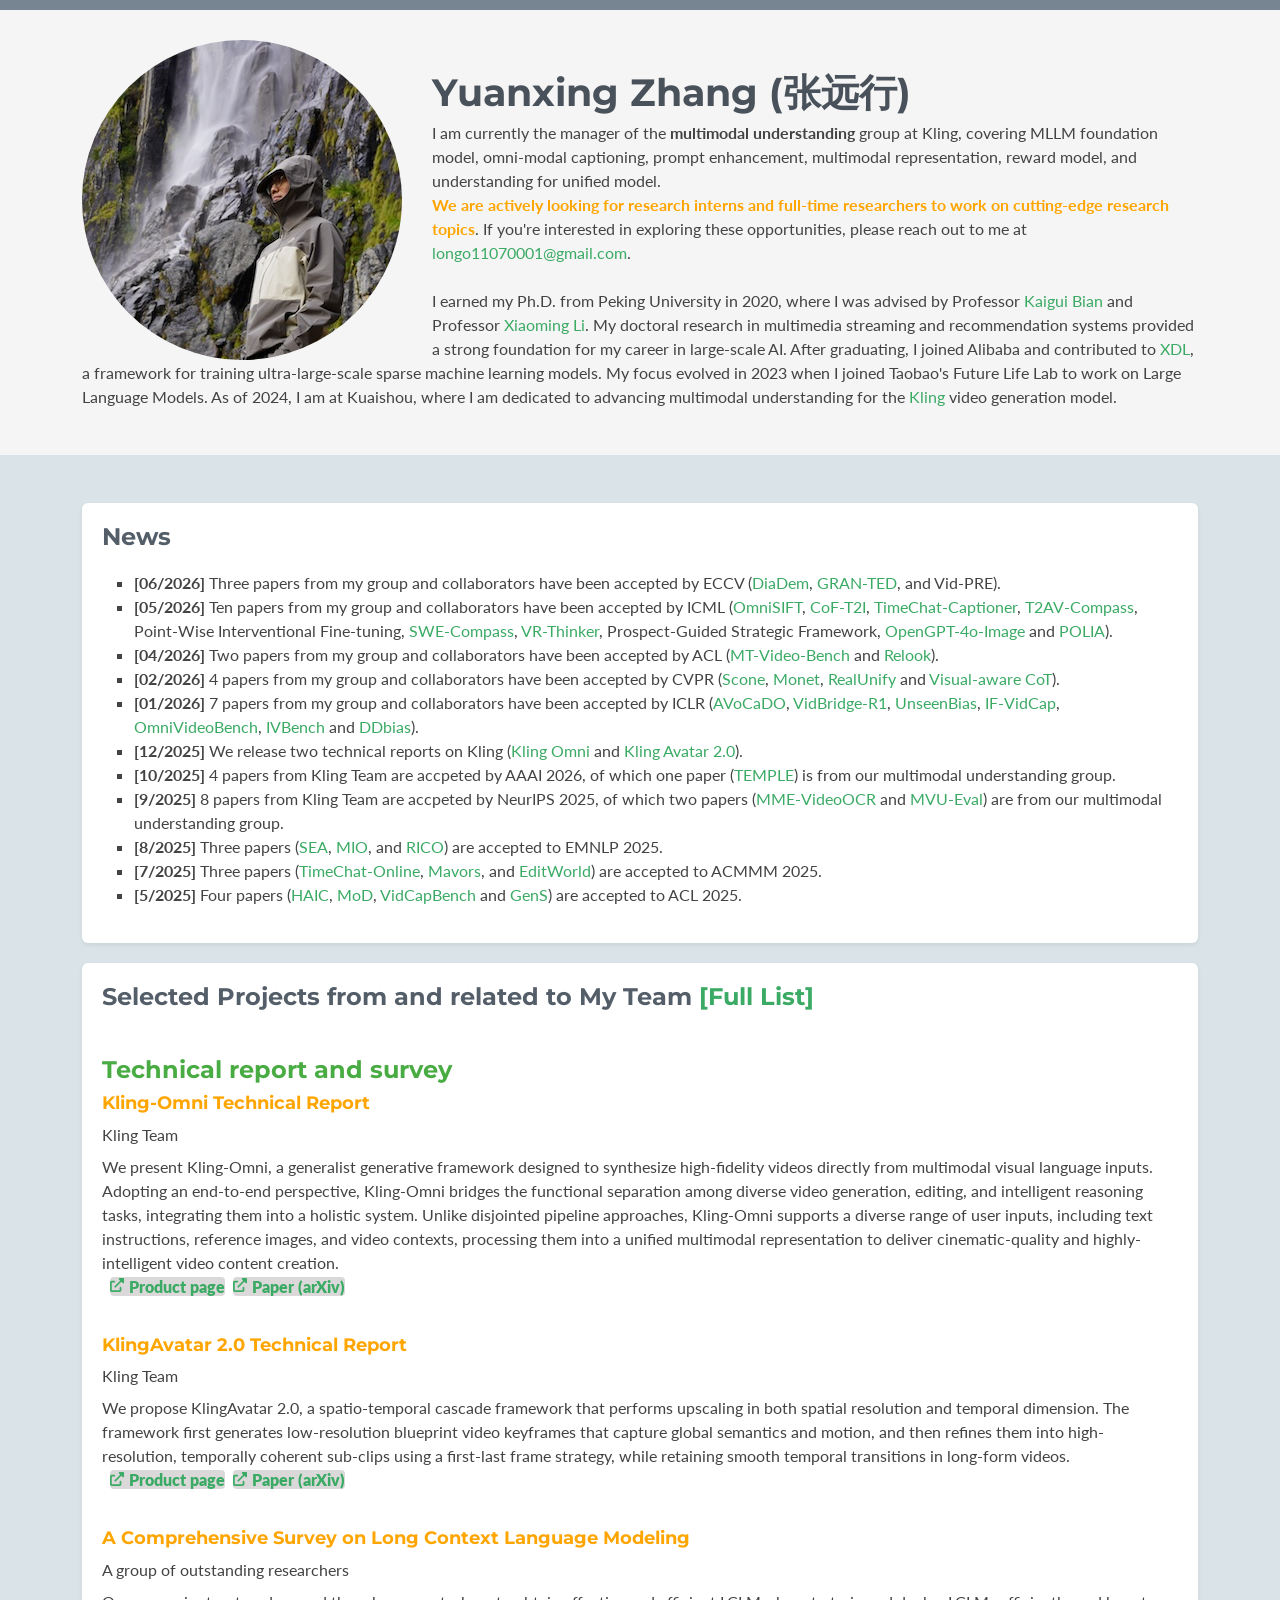
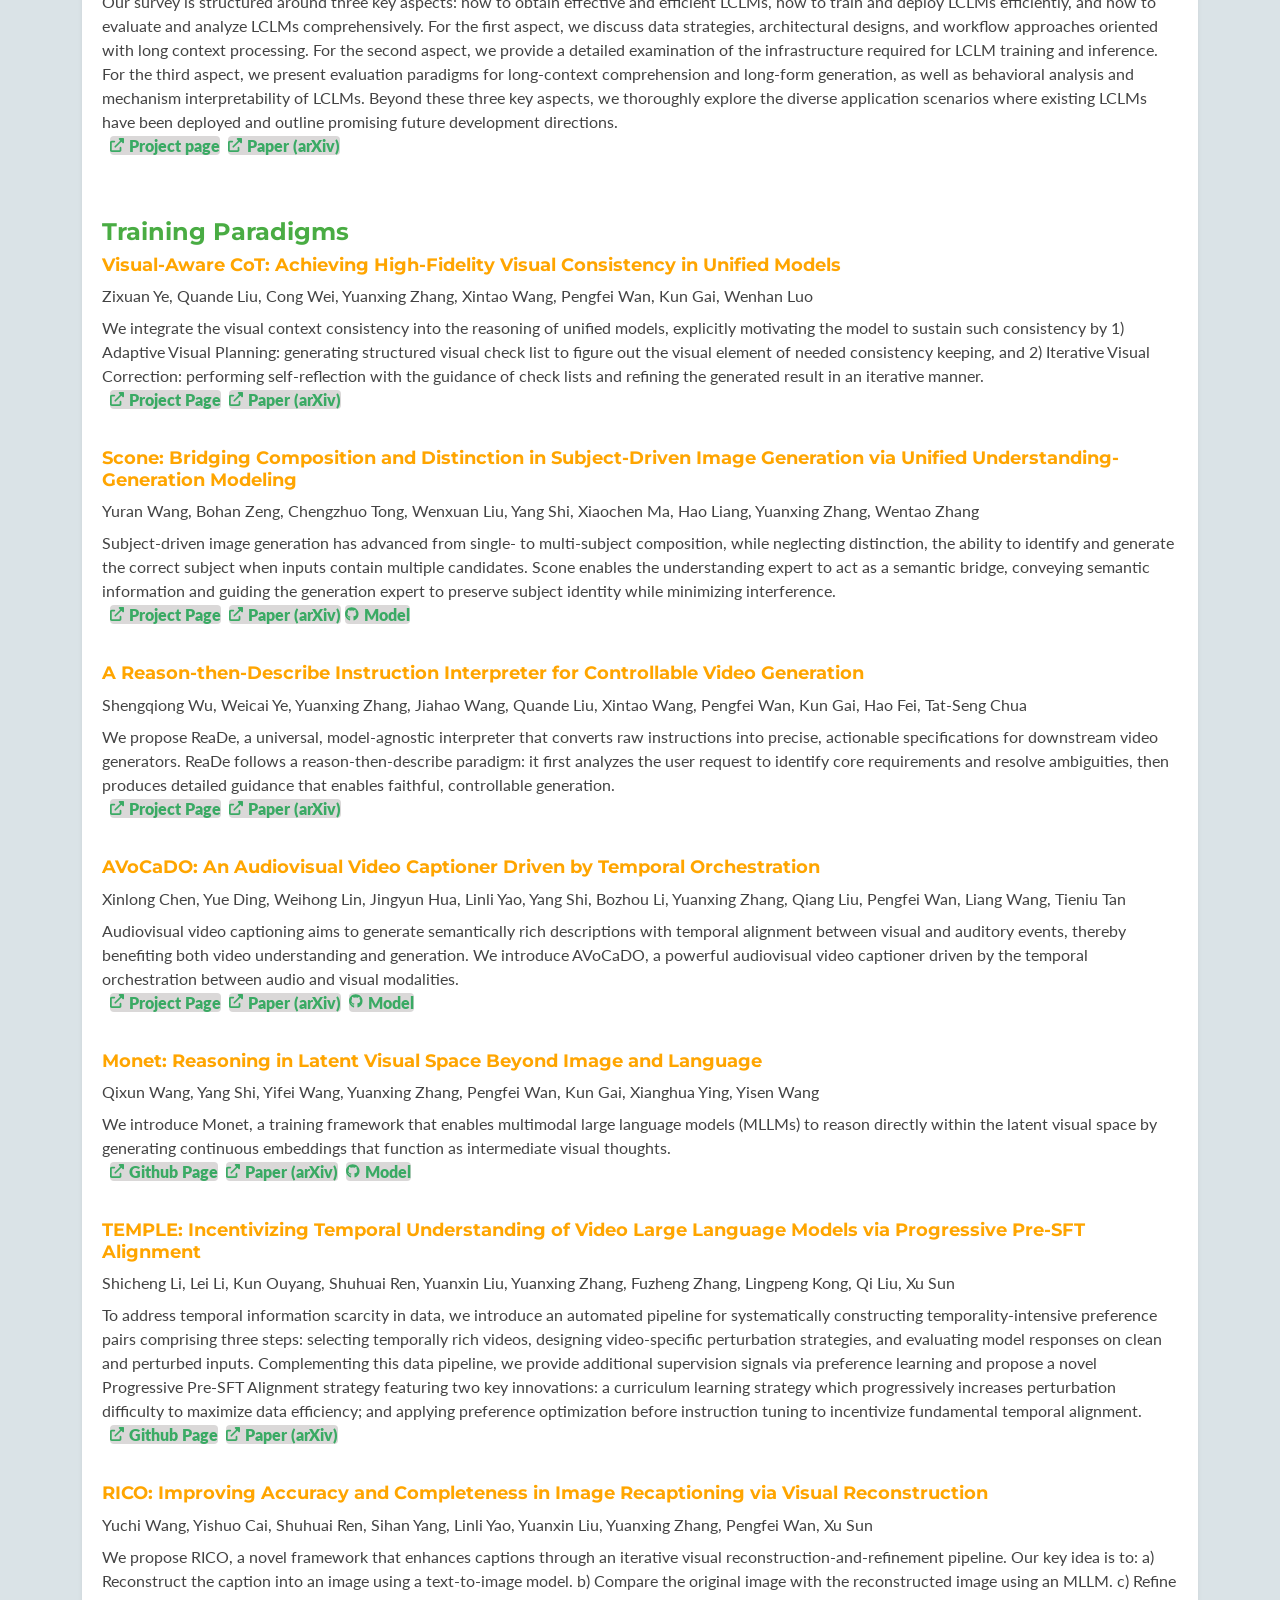
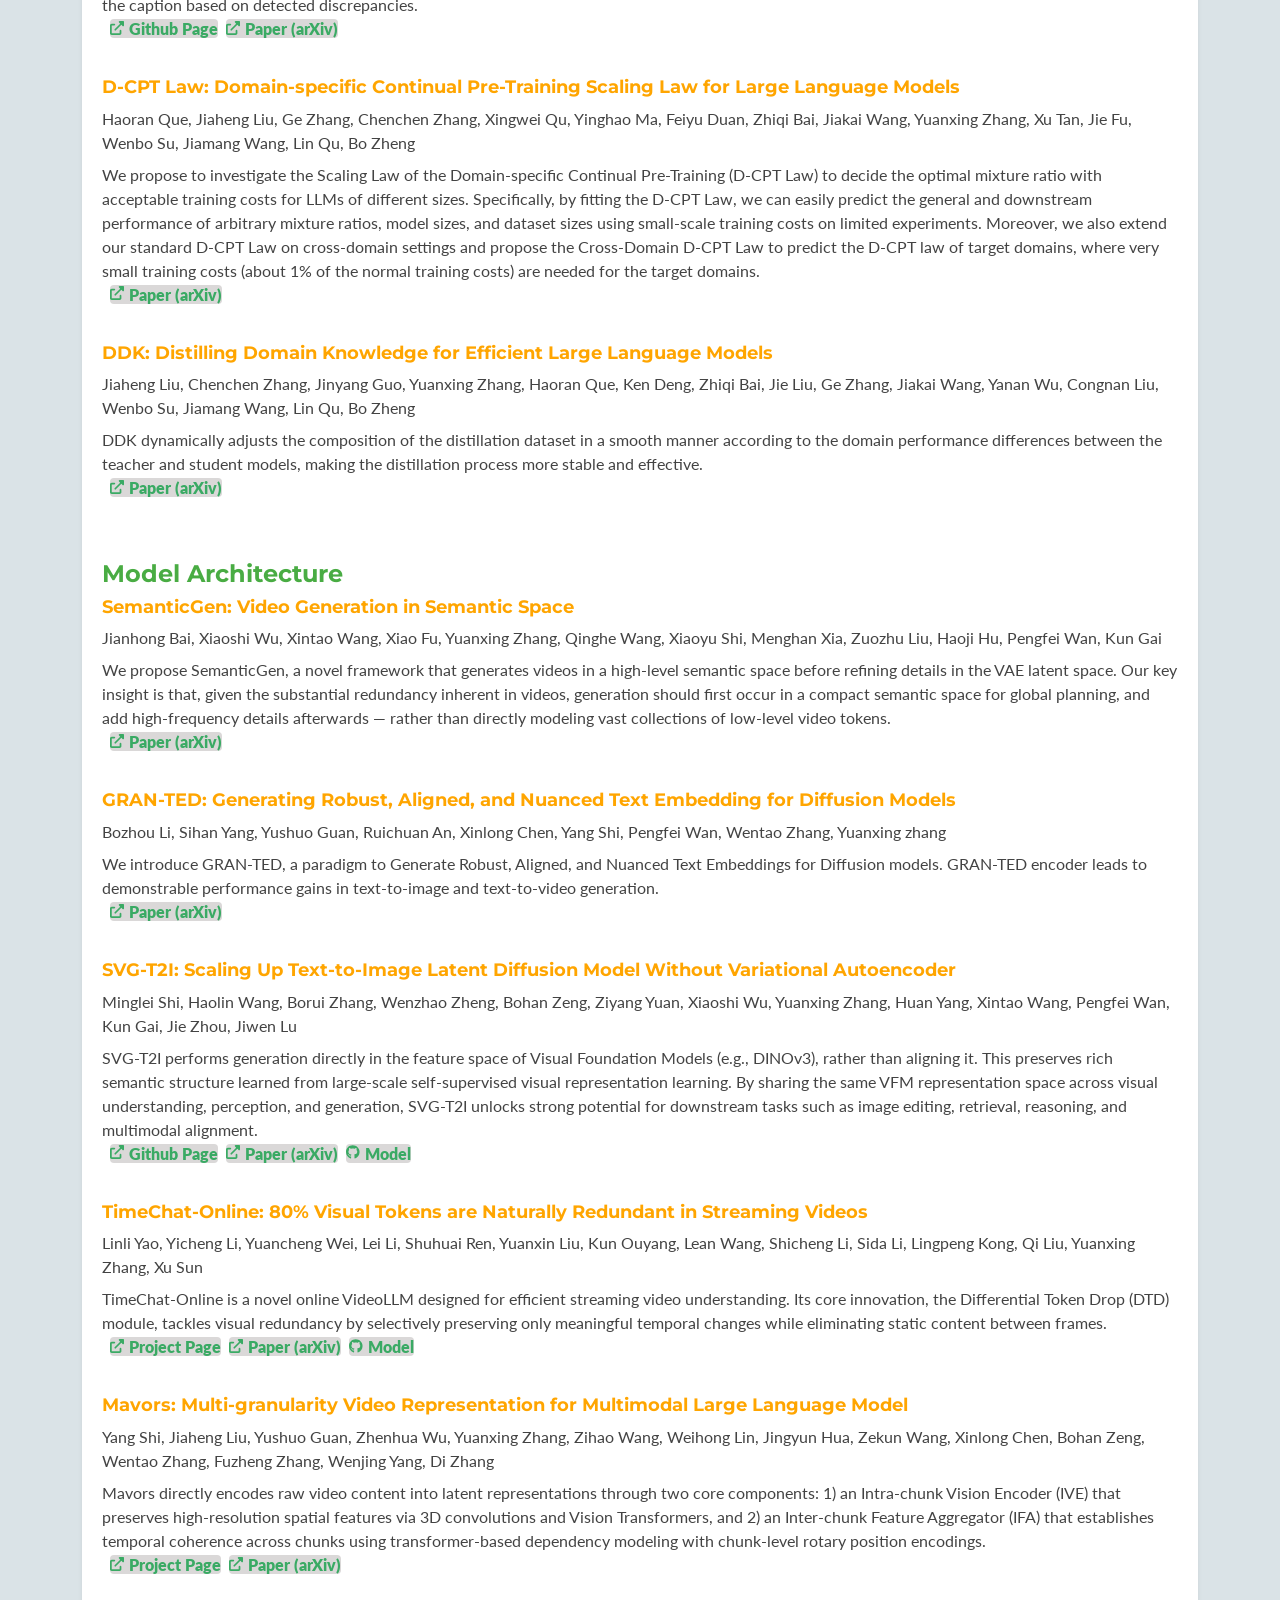
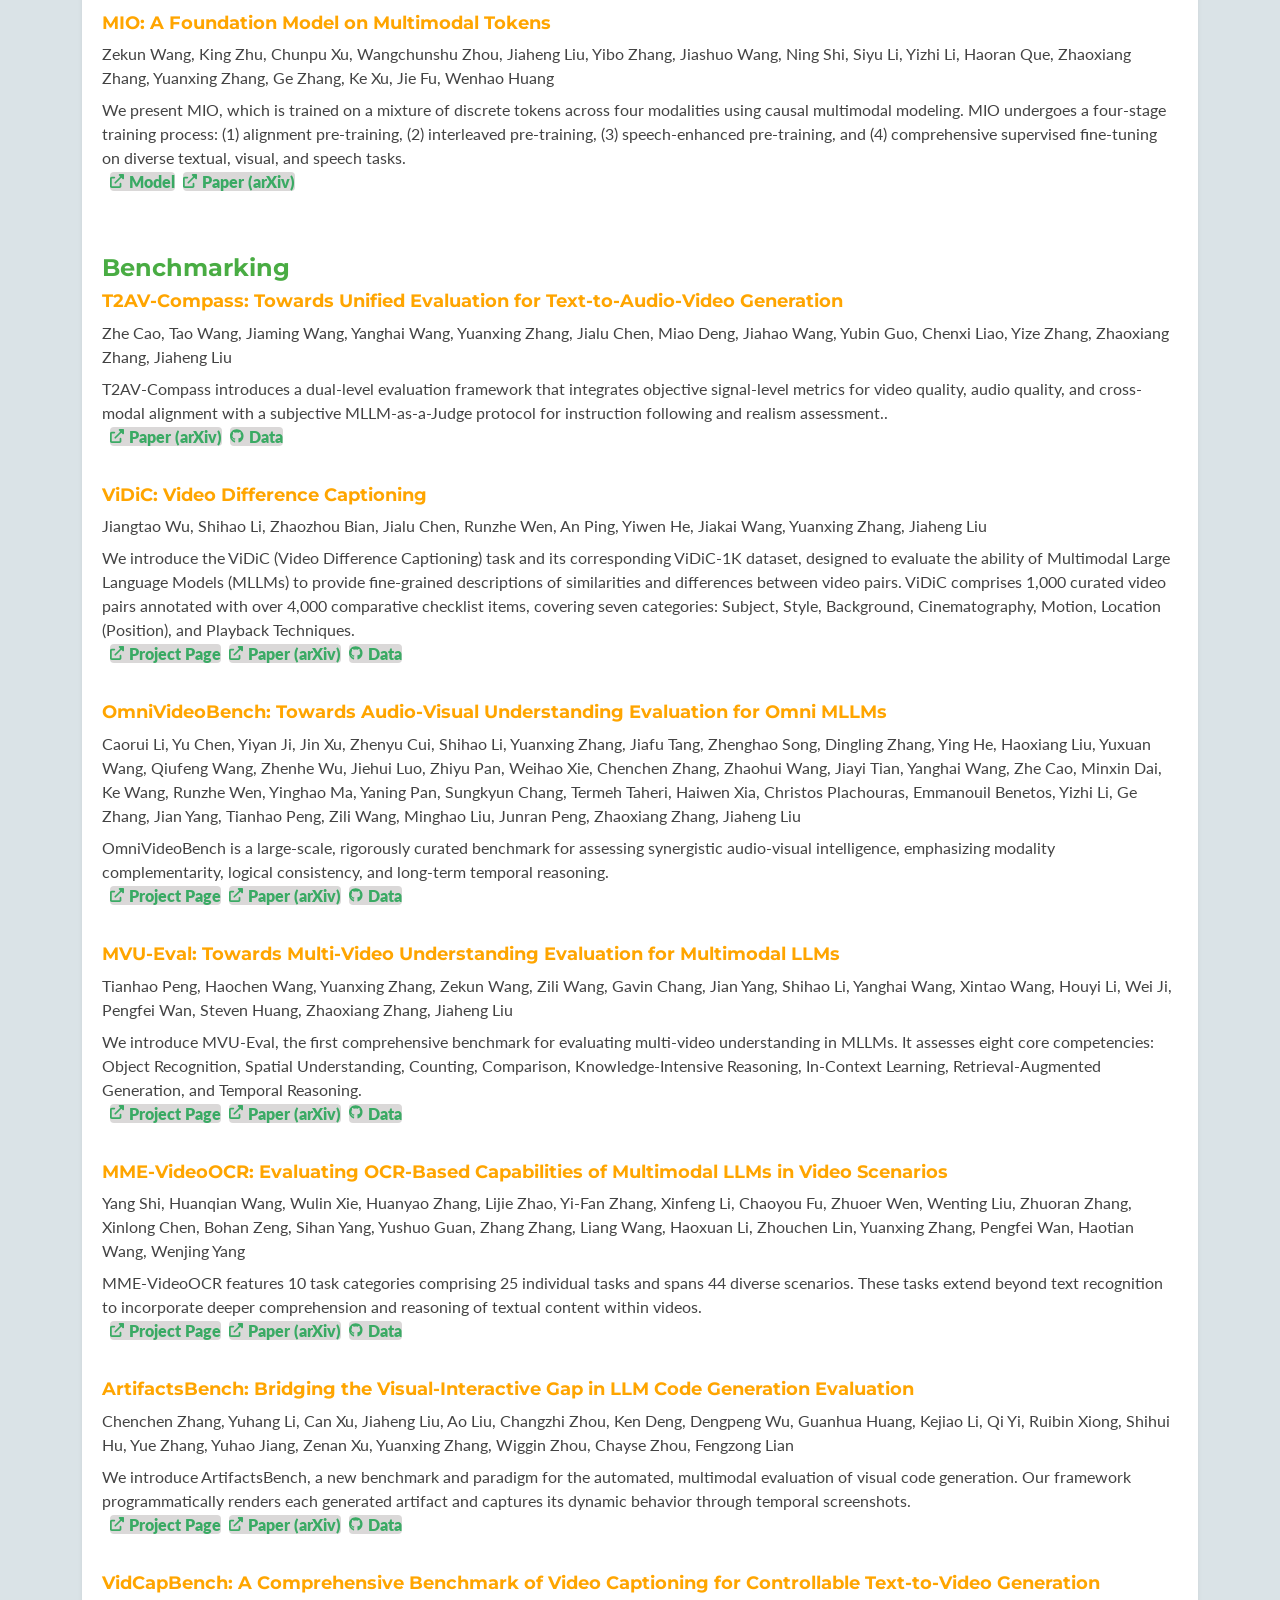
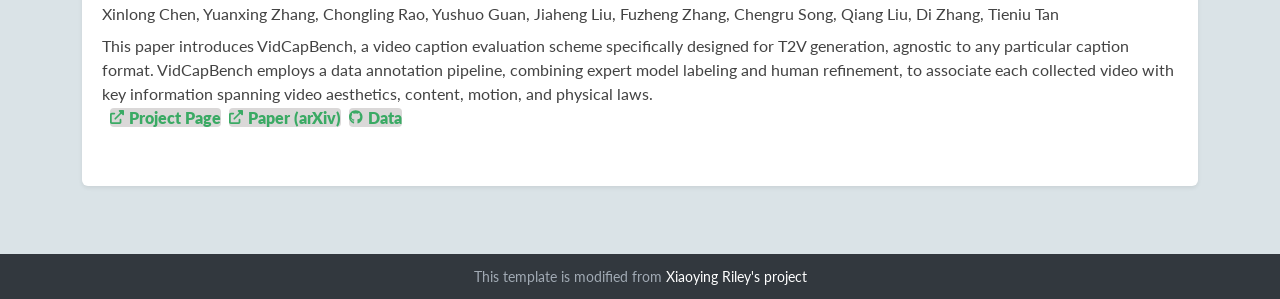
==== commit f5365ea0: "Update ECCV" ====
--- a/index.html
+++ b/index.html
@@ -55,9 +55,7 @@
             <!-- <h2 class="desc">Web App Developer</h2> -->
             <div class="content">
               <!-- https://github.com/KwaiVGI -->
-              I am currently a Senior Staff Researcher at Kling Team,
-              <a href="https://www.kuaishou.com/en" target="_blank">Kuaishou Technology</a>, leading the
-              <b>multimodal understanding</b> group, covering
+              I am currently the manager of the <b>multimodal understanding</b> group at Kling, covering
               MLLM foundation model, omni-modal captioning, prompt enhancement, multimodal representation, reward model, and understanding for unified model.<br/>
               <font color="orange"><b>We are actively looking for research interns and full-time
                   researchers to work on cutting-edge research topics</b></font>. If you're interested in exploring these opportunities, please reach out to me at
@@ -117,7 +115,10 @@
             <div class="item-content">
               <ul class="resume-list" style="list-style: outside; list-style-type: square">
                 <li>
-                  <b>[05/2026]</b> Ten papers from my group and collaborators have been accepted by ICML (<a href="https://arxiv.org/abs/2602.04804" target="_blank">OmniSIFT</a>, <a href="https://arxiv.org/abs/2601.10061" target="_blank">CoF-T2I</a>, <a href="https://arxiv.org/abs/2602.08711" target="_blank">TimeChat-Captioner</a>, <a href="https://arxiv.org/abs/2512.21094" target="_blank">T2AV-Compass</a>, Point-Wise Interventional Fine-tuning, <a href="https://arxiv.org/abs/2511.05459" target="_blank">SWE-Compass</a>, <a href="https://arxiv.org/abs/2510.10518" target="_blank">VR-Thinker</a>, Prospect-Guided Strategic Framework, <a href="https://arxiv.org/abs/2509.24900" target="_blank">OpenGPT-4o-Image</a> and POLIA).
+                  <b>[06/2026]</b> Three papers from my group and collaborators have been accepted by ECCV (<a href="https://arxiv.org/abs/2601.19267" target="_blank">DiaDem</a>, <a href="https://arxiv.org/abs/2512.15560" target="_blank">GRAN-TED</a>, and Vid-PRE).
+                </li>
+                <li>
+                  <b>[05/2026]</b> Ten papers from my group and collaborators have been accepted by ICML (<a href="https://arxiv.org/abs/2602.04804" target="_blank">OmniSIFT</a>, <a href="https://arxiv.org/abs/2601.10061" target="_blank">CoF-T2I</a>, <a href="https://arxiv.org/abs/2602.08711" target="_blank">TimeChat-Captioner</a>, <a href="https://arxiv.org/abs/2512.21094" target="_blank">T2AV-Compass</a>, Point-Wise Interventional Fine-tuning, <a href="https://arxiv.org/abs/2511.05459" target="_blank">SWE-Compass</a>, <a href="https://arxiv.org/abs/2510.10518" target="_blank">VR-Thinker</a>, Prospect-Guided Strategic Framework, <a href="https://arxiv.org/abs/2509.24900" target="_blank">OpenGPT-4o-Image</a> and <a href="https://icml.cc/virtual/2026/poster/66069" target="_blank">POLIA</a>).
                 </li>
                 <li>
                   <b>[04/2026]</b> Two papers from my group and collaborators have been accepted by ACL (<a href="https://arxiv.org/abs/2510.17722" target="_blank">MT-Video-Bench</a> and <a href="https://arxiv.org/abs/2510.11498" target="_blank">Relook</a>).
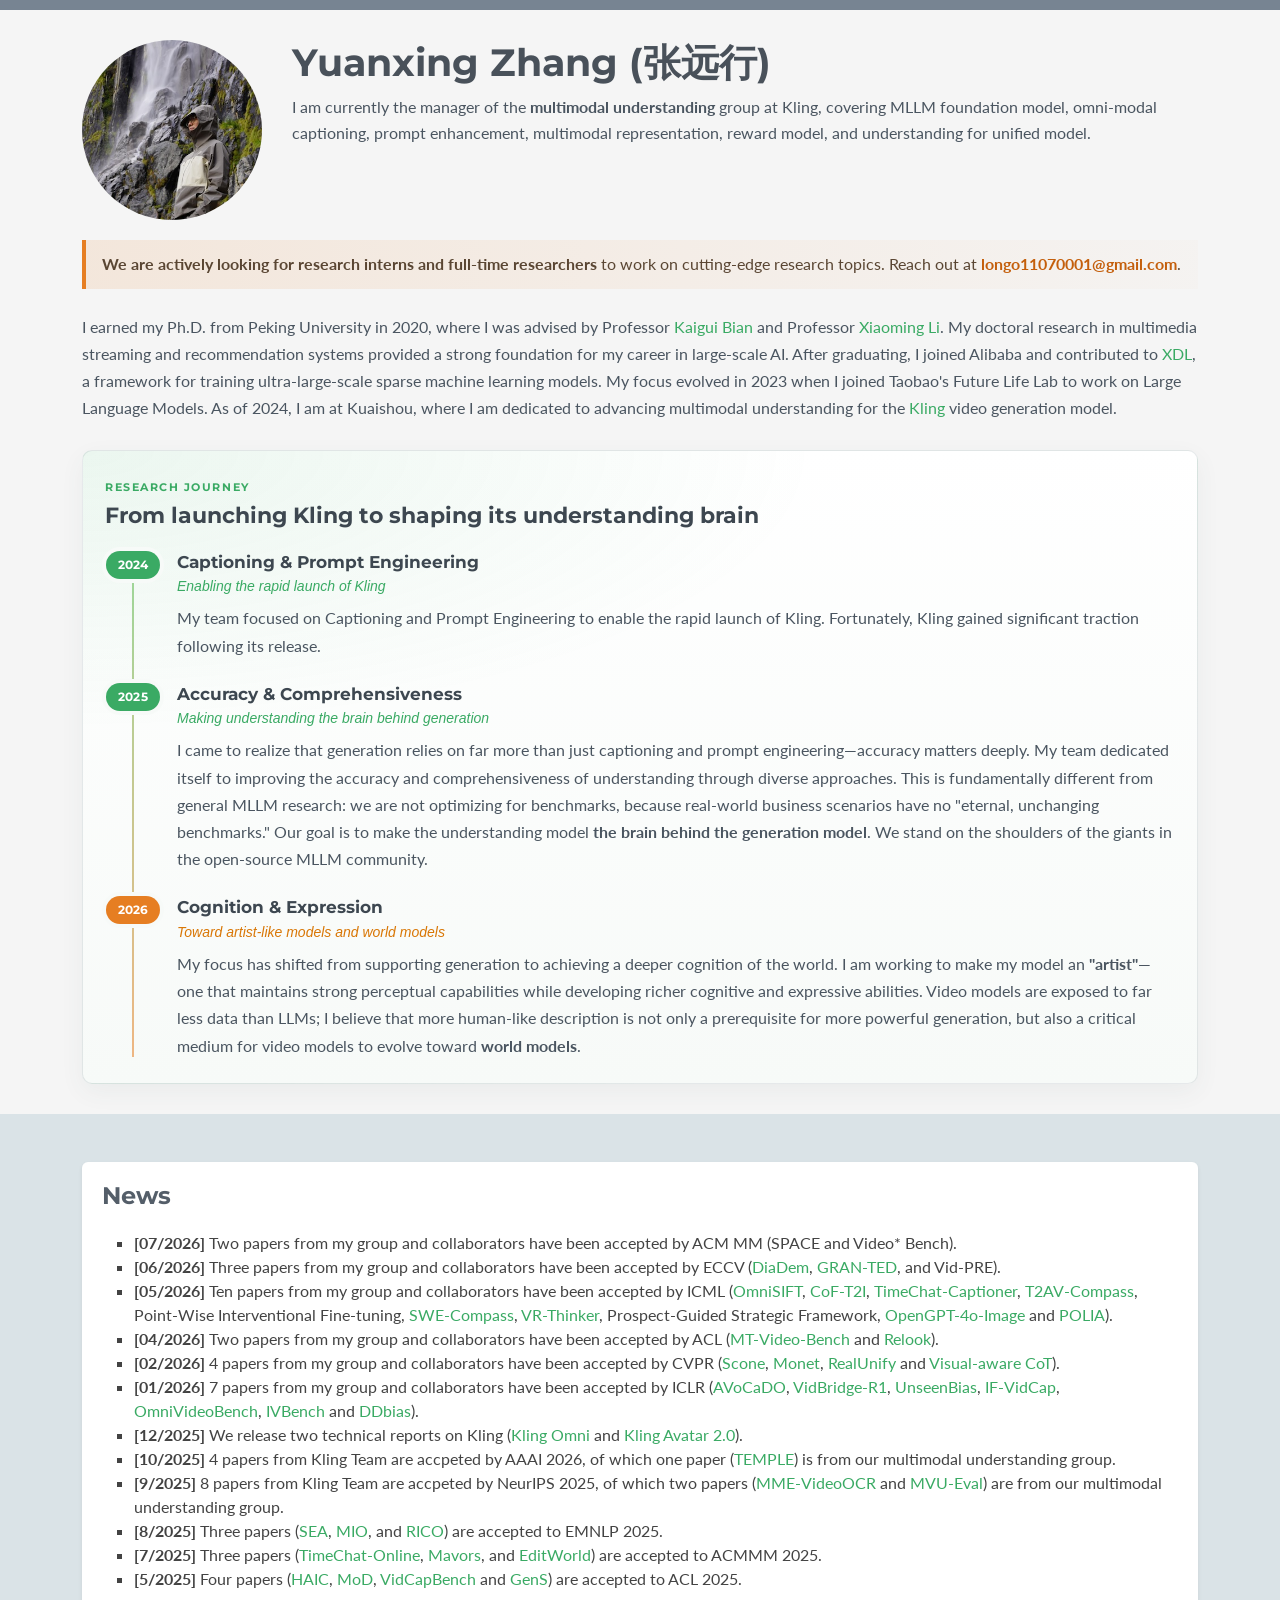
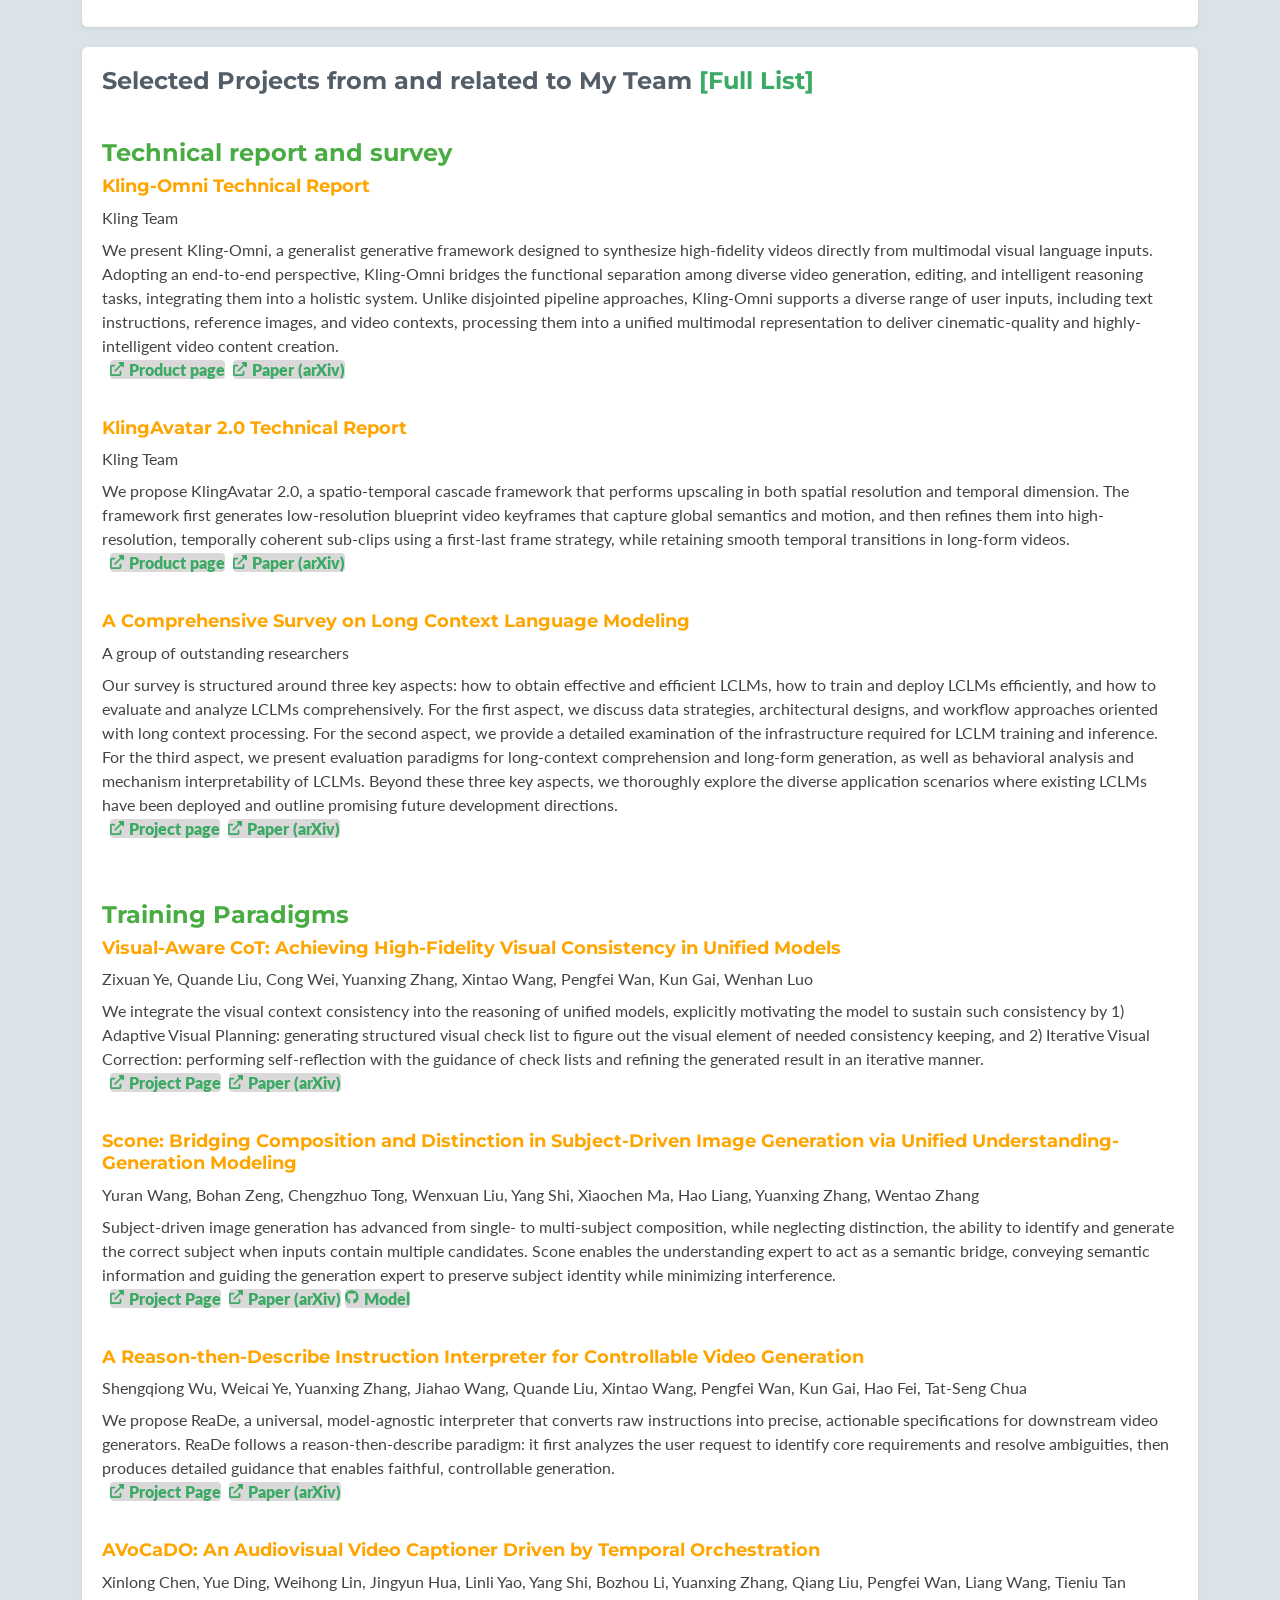
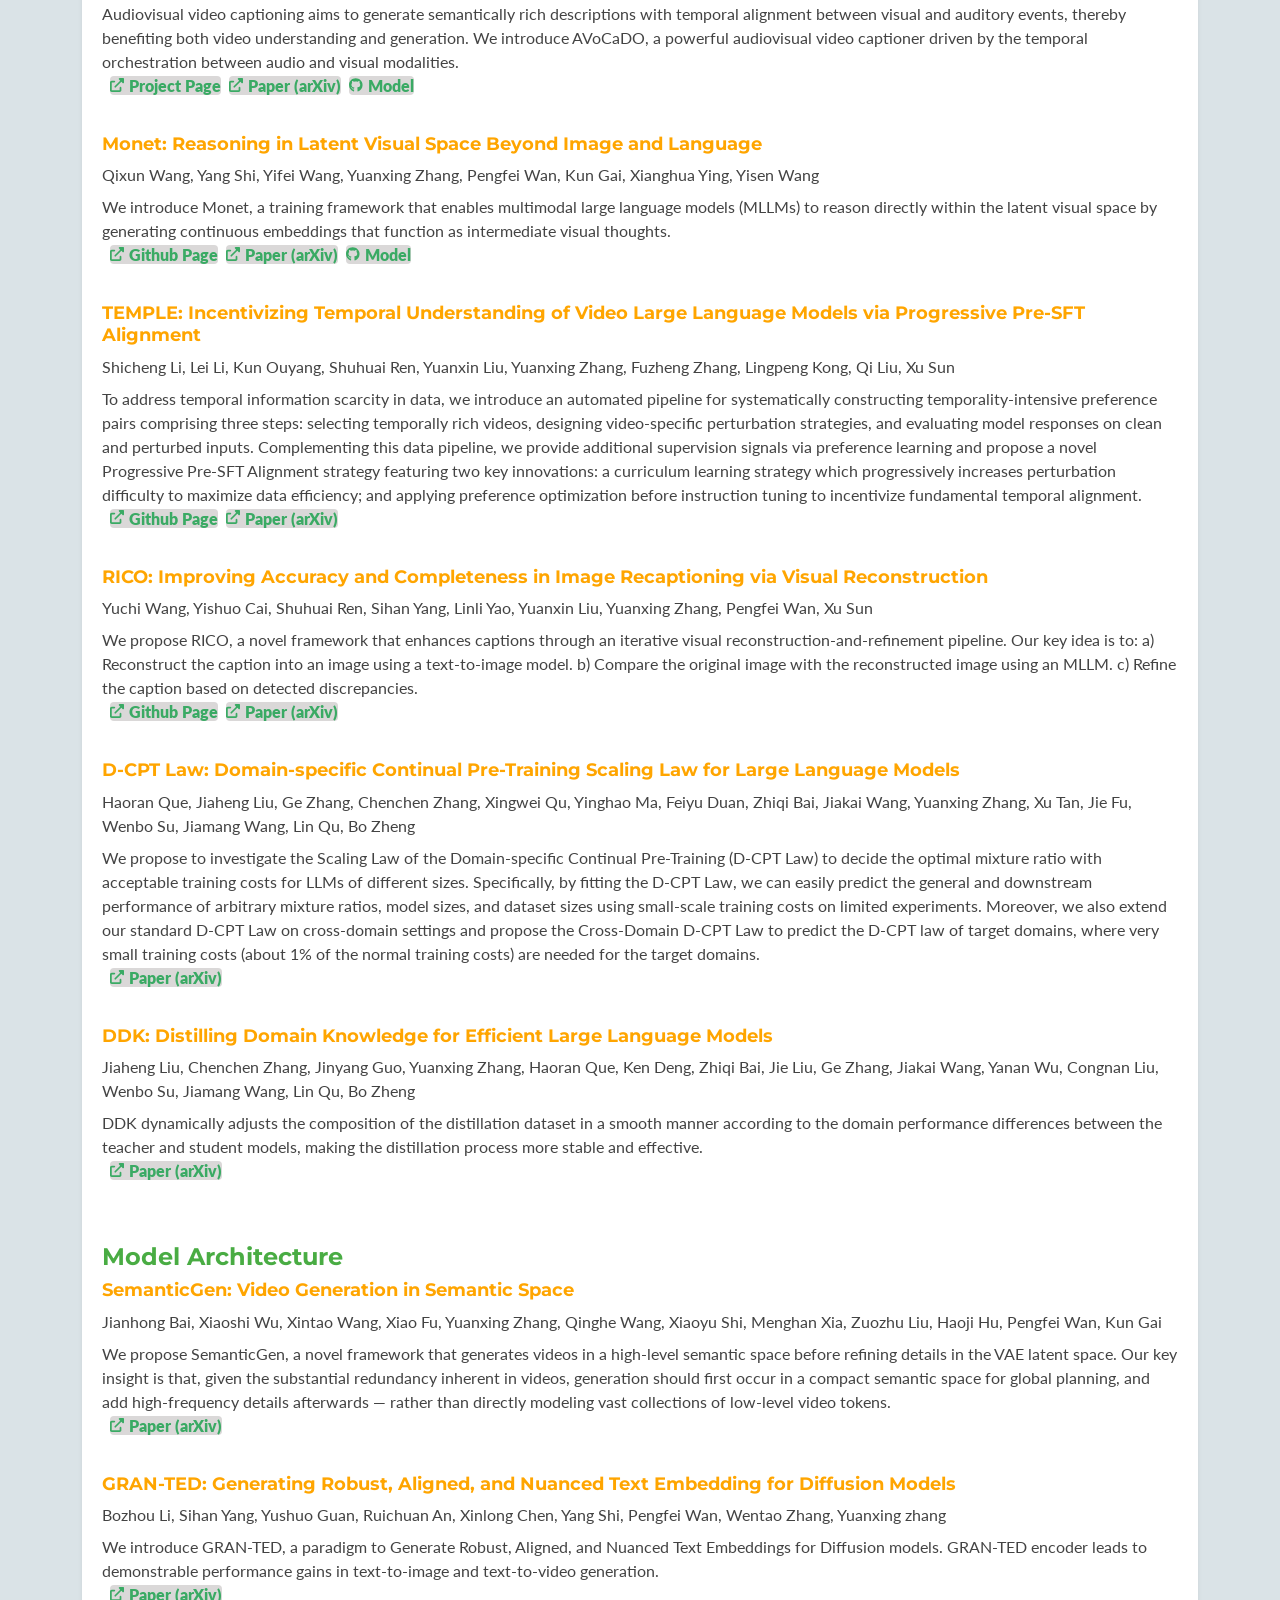
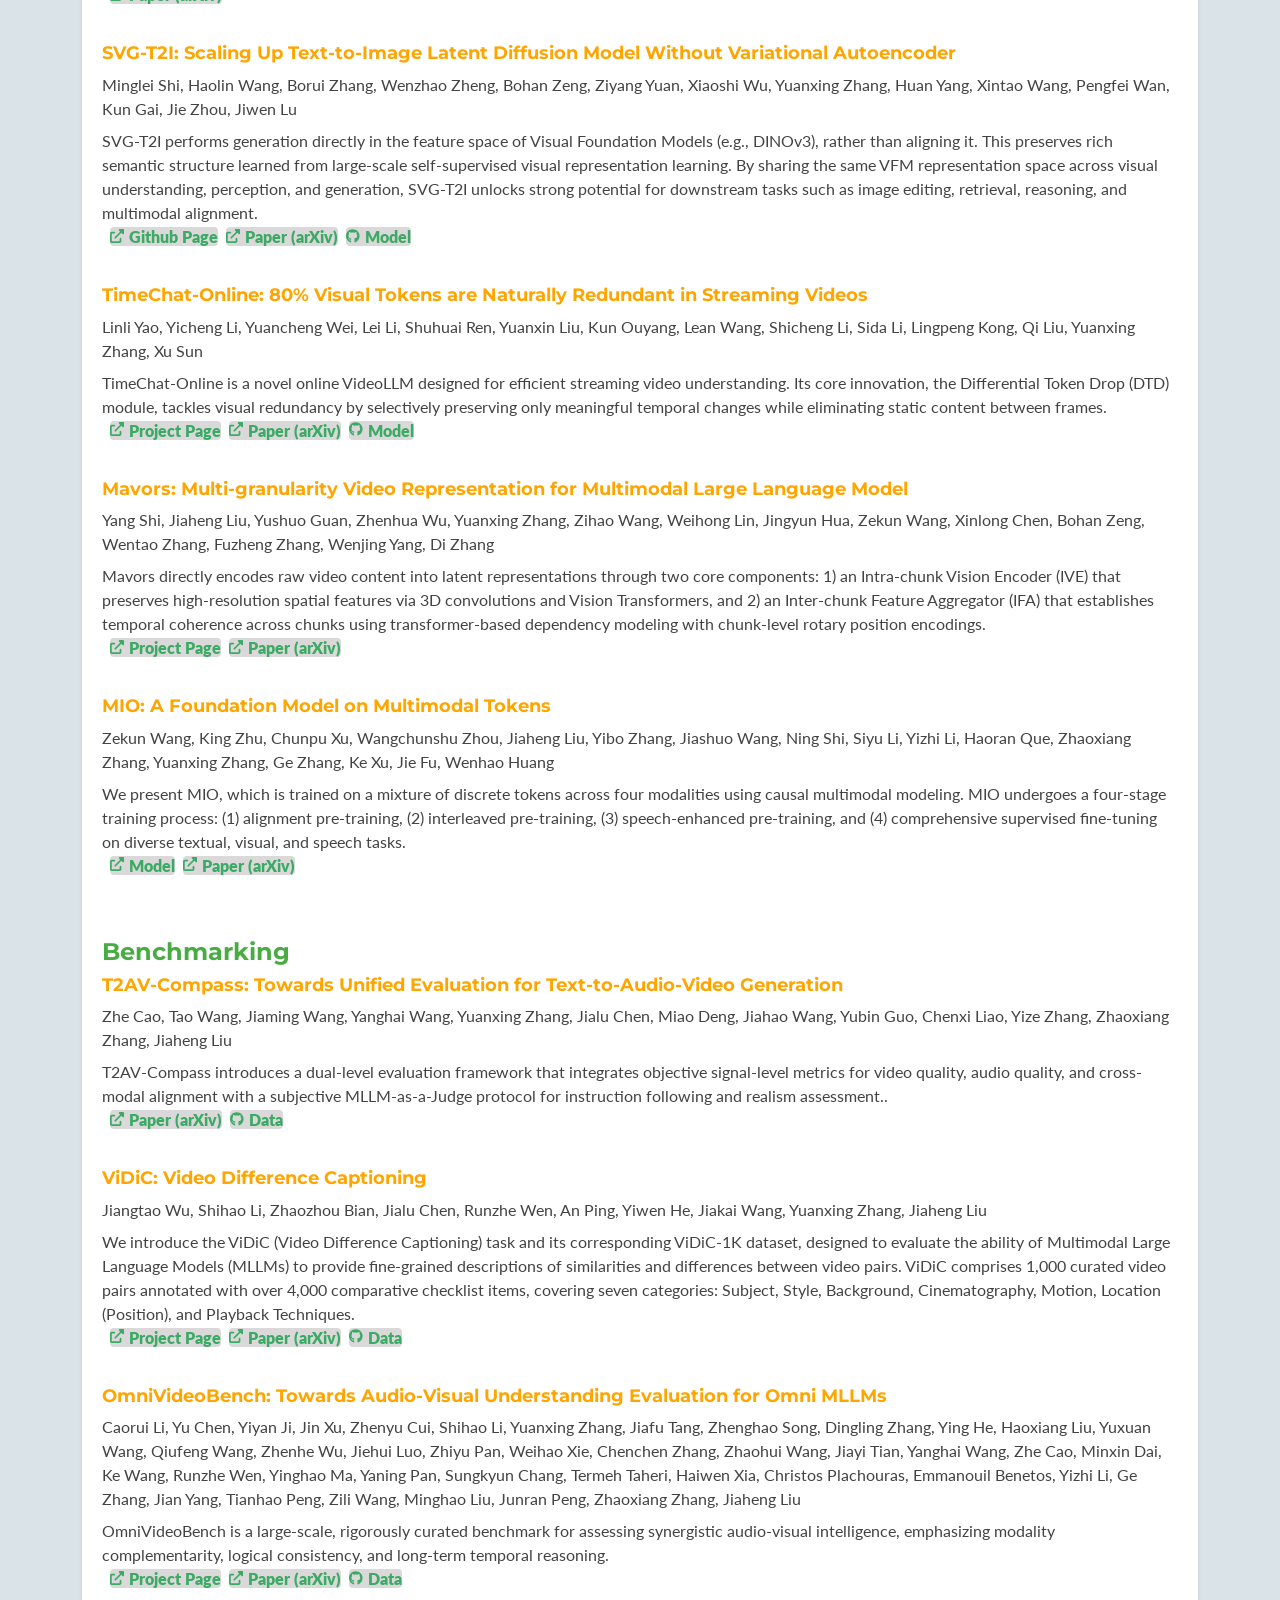
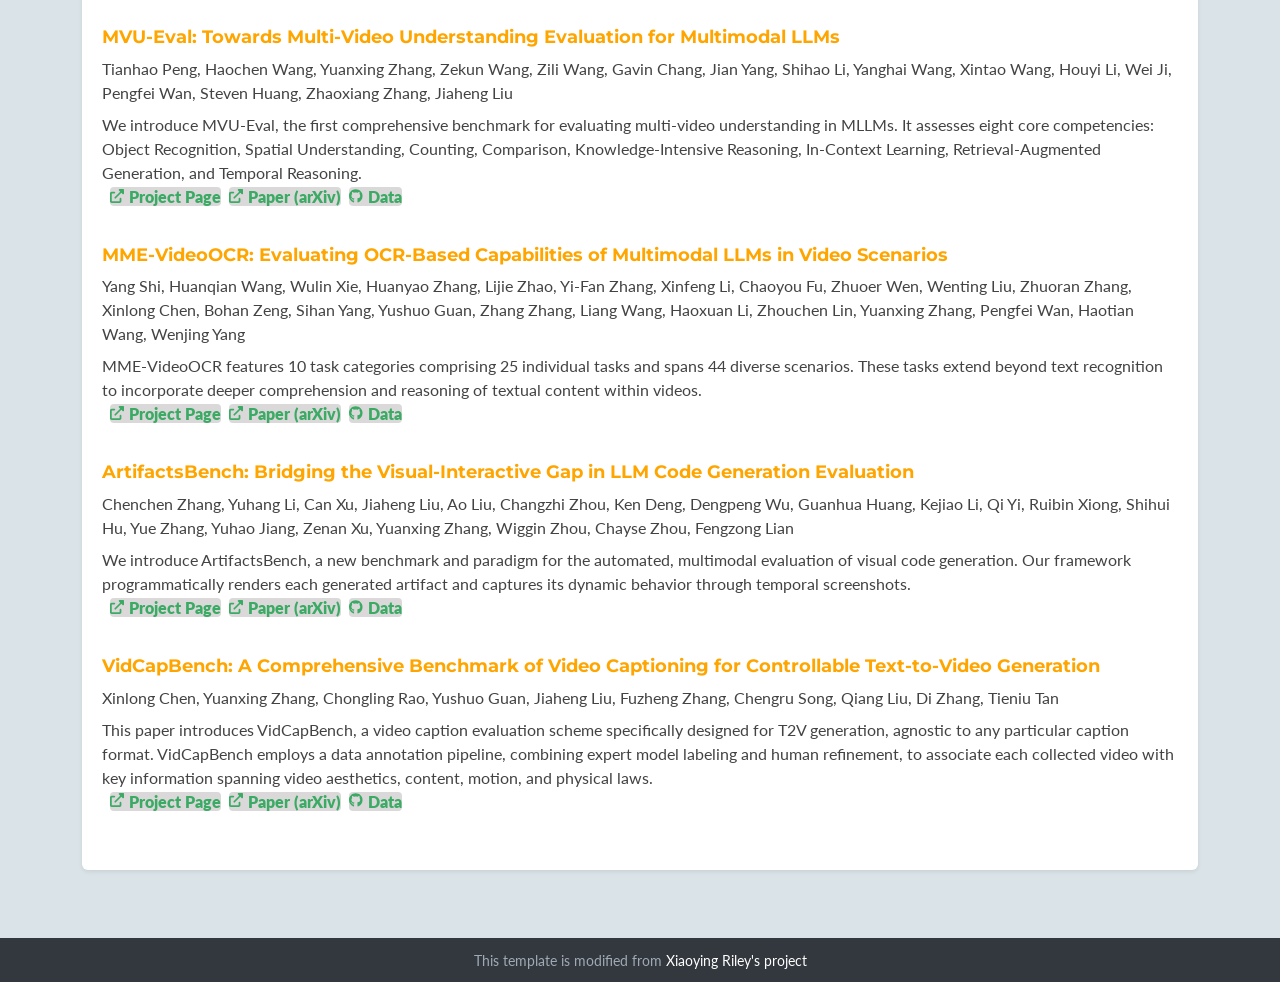
==== commit 80dd85c0: "Change layout" ====
--- a/index.html
+++ b/index.html
@@ -48,26 +48,75 @@
     <div class="container">
       <div class="row align-items-center">
         <div class="col">
-          <!-- <img class="profile-image img-fluid float-start rounded-circle" src="images/me2.jpg" alt="profile image" /> -->
-          <img class="profile-image img-fluid float-start rounded-circle" src="images/me2.jpg" alt="profile image"/>
-          <div class="profile-content">
-            <h1 class="name">Yuanxing Zhang (张远行)</h1>
-            <!-- <h2 class="desc">Web App Developer</h2> -->
-            <div class="content">
-              <!-- https://github.com/KwaiVGI -->
-              I am currently the manager of the <b>multimodal understanding</b> group at Kling, covering
-              MLLM foundation model, omni-modal captioning, prompt enhancement, multimodal representation, reward model, and understanding for unified model.<br/>
-              <font color="orange"><b>We are actively looking for research interns and full-time
-                  researchers to work on cutting-edge research topics</b></font>. If you're interested in exploring these opportunities, please reach out to me at
-              <font color="orange"><a href="mailto:longo11070001@gmail.com">longo11070001@gmail.com</a></font>.
-              <br/>
+          <div class="profile-top">
+            <!-- <img class="profile-image img-fluid float-start rounded-circle" src="images/me2.jpg" alt="profile image" /> -->
+            <img class="profile-image img-fluid rounded-circle" src="images/me2.jpg" alt="profile image"/>
+            <div class="profile-content">
+              <h1 class="name">Yuanxing Zhang (张远行)</h1>
+              <!-- <h2 class="desc">Web App Developer</h2> -->
+              <div class="content intro-blurb">
+                <!-- https://github.com/KwaiVGI -->
+                I am currently the manager of the <b>multimodal understanding</b> group at Kling, covering
+                MLLM foundation model, omni-modal captioning, prompt enhancement, multimodal representation, reward model, and understanding for unified model.
+              </div>
             </div>
-            <div class="content">
-              <br/>
-              <p align="left">
-                I earned my Ph.D. from Peking University in 2020, where I was advised by Professor <a href="https://kevinbkg.github.io/kg.github.io/" target="_blank">Kaigui Bian</a> and Professor <a href="https://eecs.pku.edu.cn/xxkxjsxy/info/1500/6767.htm" target="_blank">Xiaoming Li</a>. My doctoral research in multimedia streaming and recommendation systems provided a strong foundation for my career in large-scale AI. After graduating, I joined Alibaba and contributed to <a href="https://github.com/alibaba/x-deeplearning" target="_blank">XDL</a>, a framework for training ultra-large-scale sparse machine learning models. My focus evolved in 2023 when I joined Taobao's Future Life Lab to work on Large Language Models. As of 2024, I am at Kuaishou, where I am dedicated to advancing multimodal understanding for the <a href="https://app.klingai.com/global/" target="_blank">Kling</a> video generation model.
-              </p>
+          </div>
+
+          <div class="hiring-banner">
+            <strong>We are actively looking for research interns and full-time researchers</strong>
+            to work on cutting-edge research topics. Reach out at
+            <a href="mailto:longo11070001@gmail.com">longo11070001@gmail.com</a>.
+          </div>
+
+          <div class="content bio-blurb">
+            <p>
+              I earned my Ph.D. from Peking University in 2020, where I was advised by Professor <a href="https://kevinbkg.github.io/kg.github.io/" target="_blank">Kaigui Bian</a> and Professor <a href="https://eecs.pku.edu.cn/xxkxjsxy/info/1500/6767.htm" target="_blank">Xiaoming Li</a>. My doctoral research in multimedia streaming and recommendation systems provided a strong foundation for my career in large-scale AI. After graduating, I joined Alibaba and contributed to <a href="https://github.com/alibaba/x-deeplearning" target="_blank">XDL</a>, a framework for training ultra-large-scale sparse machine learning models. My focus evolved in 2023 when I joined Taobao's Future Life Lab to work on Large Language Models. As of 2024, I am at Kuaishou, where I am dedicated to advancing multimodal understanding for the <a href="https://app.klingai.com/global/" target="_blank">Kling</a> video generation model.
+            </p>
+          </div>
+
+          <div class="journey" aria-label="Research journey highlights">
+            <div class="journey-header">
+              <span class="journey-label">Research Journey</span>
+              <h2 class="journey-heading">From launching Kling to shaping its understanding brain</h2>
             </div>
+            <ol class="journey-timeline">
+              <li class="journey-item">
+                <div class="journey-marker" aria-hidden="true">
+                  <span class="journey-year">2024</span>
+                </div>
+                <div class="journey-body">
+                  <h3 class="journey-title">Captioning &amp; Prompt Engineering</h3>
+                  <p class="journey-theme">Enabling the rapid launch of Kling</p>
+                  <p>
+                    My team focused on Captioning and Prompt Engineering to enable the rapid launch of Kling. Fortunately, Kling gained significant traction following its release.
+                  </p>
+                </div>
+              </li>
+              <li class="journey-item">
+                <div class="journey-marker" aria-hidden="true">
+                  <span class="journey-year">2025</span>
+                </div>
+                <div class="journey-body">
+                  <h3 class="journey-title">Accuracy &amp; Comprehensiveness</h3>
+                  <p class="journey-theme">Making understanding the brain behind generation</p>
+                  <p>
+                    I came to realize that generation relies on far more than just captioning and prompt engineering—accuracy matters deeply. My team dedicated itself to improving the accuracy and comprehensiveness of understanding through diverse approaches. This is fundamentally different from general MLLM research: we are not optimizing for benchmarks, because real-world business scenarios have no "eternal, unchanging benchmarks." Our goal is to make the understanding model <strong>the brain behind the generation model</strong>. We stand on the shoulders of the giants in the open-source MLLM community.
+                  </p>
+                </div>
+              </li>
+              <li class="journey-item journey-item--current">
+                <div class="journey-marker" aria-hidden="true">
+                  <span class="journey-year">2026</span>
+                </div>
+                <div class="journey-body">
+                  <h3 class="journey-title">Cognition &amp; Expression</h3>
+                  <p class="journey-theme">Toward artist-like models and world models</p>
+                  <p>
+                    My focus has shifted from supporting generation to achieving a deeper cognition of the world. I am working to make my model an <strong>"artist"</strong>—one that maintains strong perceptual capabilities while developing richer cognitive and expressive abilities. Video models are exposed to far less data than LLMs; I believe that more human-like description is not only a prerequisite for more powerful generation, but also a critical medium for video models to evolve toward <strong>world models</strong>.
+                  </p>
+                </div>
+              </li>
+            </ol>
           </div>
           <!--//profile-->
         </div>
@@ -115,6 +164,9 @@
             <div class="item-content">
               <ul class="resume-list" style="list-style: outside; list-style-type: square">
                 <li>
+                  <b>[07/2026]</b> Two papers from my group and collaborators have been accepted by ACM MM (SPACE and Video* Bench).
+                </li>
+                <li>
                   <b>[06/2026]</b> Three papers from my group and collaborators have been accepted by ECCV (<a href="https://arxiv.org/abs/2601.19267" target="_blank">DiaDem</a>, <a href="https://arxiv.org/abs/2512.15560" target="_blank">GRAN-TED</a>, and Vid-PRE).
                 </li>
                 <li>
--- a/assets/css/styles.css
+++ b/assets/css/styles.css
@@ -130,15 +130,30 @@
   font-weight: bold;
 }
 
+.header .profile-top {
+  display: flex;
+  align-items: flex-start;
+  gap: 30px;
+}
+
 .header .profile-image {
-  margin-right: 30px;
+  flex: 0 0 auto;
+  width: 180px;
+  height: 180px;
+  object-fit: cover;
+  margin-right: 0;
+}
+
+.header .profile-content {
+  flex: 1 1 auto;
+  min-width: 0;
 }
 
 .header .profile-content .name {
   color: #49515a;
   font-size: 38px;
   margin-bottom: 5px;
-  margin-top: 30px;
+  margin-top: 0;
 }
 
 .header .profile-content .desc {
@@ -995,6 +1010,11 @@
   .header {
     text-align: center;
   }
+  .header .profile-top {
+    flex-direction: column;
+    align-items: center;
+    gap: 16px;
+  }
   .header .profile-image {
     float: none !important;
     margin: 0 auto;
@@ -1002,6 +1022,7 @@
   .header .profile-content {
     float: none !important;
     text-align: center;
+    width: 100%;
   }
   .header .btn {
     margin-top: 30px;
@@ -1028,4 +1049,256 @@
   top: 8px;
   left: 5px;
   font-size: 13px;
+}
+
+/* ======= Profile intro polish ======= */
+.header .intro-blurb {
+  margin-top: 8px;
+  line-height: 1.65;
+  color: #4a5560;
+}
+
+.header .hiring-banner {
+  margin: 20px 0 0;
+  padding: 12px 16px;
+  border-left: 4px solid #e67e22;
+  background: linear-gradient(90deg, rgba(230, 126, 34, 0.12), rgba(230, 126, 34, 0.02));
+  color: #5a4633;
+  line-height: 1.55;
+  clear: both;
+}
+
+.header .hiring-banner a {
+  color: #c45f0c;
+  font-weight: 700;
+}
+
+.header .hiring-banner a:hover {
+  color: #a34d08;
+}
+
+.header .bio-blurb {
+  margin-top: 24px;
+}
+
+.header .bio-blurb p {
+  margin-bottom: 0;
+  line-height: 1.7;
+  text-align: left;
+  color: #4a5560;
+}
+
+/* ======= Research journey highlight ======= */
+.journey {
+  margin-top: 28px;
+  padding: 22px 22px 8px;
+  background:
+    radial-gradient(120% 80% at 0% 0%, rgba(58, 170, 100, 0.10), transparent 55%),
+    linear-gradient(180deg, #ffffff 0%, #f7faf8 100%);
+  border: 1px solid rgba(119, 132, 146, 0.18);
+  border-radius: 10px;
+  box-shadow: 0 8px 24px rgba(73, 81, 90, 0.06);
+  animation: journey-fade-in 0.7s ease-out both;
+}
+
+.journey-header {
+  margin-bottom: 18px;
+}
+
+.journey-label {
+  display: inline-block;
+  margin-bottom: 6px;
+  font-family: 'Montserrat', sans-serif;
+  font-size: 11px;
+  font-weight: 700;
+  letter-spacing: 0.14em;
+  text-transform: uppercase;
+  color: #3AAA64;
+}
+
+.journey-heading {
+  margin: 0;
+  font-size: 22px;
+  line-height: 1.35;
+  color: #3d4750;
+}
+
+.journey-timeline {
+  list-style: none;
+  margin: 0;
+  padding: 0 0 10px;
+  position: relative;
+}
+
+.journey-timeline::before {
+  content: "";
+  position: absolute;
+  top: 8px;
+  bottom: 18px;
+  left: 27px;
+  width: 2px;
+  background: linear-gradient(180deg, #54ba4e 0%, #e67e22 100%);
+  opacity: 0.55;
+}
+
+.journey-item {
+  display: grid;
+  grid-template-columns: 56px 1fr;
+  gap: 16px;
+  margin: 0;
+  padding: 0 0 22px;
+  opacity: 0;
+  transform: translateY(10px);
+  animation: journey-item-in 0.55s ease-out forwards;
+}
+
+.journey-item:nth-child(1) { animation-delay: 0.12s; }
+.journey-item:nth-child(2) { animation-delay: 0.28s; }
+.journey-item:nth-child(3) { animation-delay: 0.44s; }
+
+.journey-item:last-child {
+  padding-bottom: 6px;
+}
+
+.journey-marker {
+  position: relative;
+  z-index: 1;
+  display: flex;
+  justify-content: center;
+  padding-top: 2px;
+}
+
+.journey-year {
+  display: inline-flex;
+  align-items: center;
+  justify-content: center;
+  min-width: 54px;
+  height: 28px;
+  padding: 0 8px;
+  border-radius: 999px;
+  background: #3AAA64;
+  color: #fff;
+  font-family: 'Montserrat', sans-serif;
+  font-size: 12px;
+  font-weight: 700;
+  letter-spacing: 0.02em;
+  box-shadow: 0 0 0 4px #f7faf8;
+}
+
+.journey-item--current .journey-year {
+  background: #e67e22;
+}
+
+.journey-body {
+  min-width: 0;
+}
+
+.journey-title {
+  margin: 2px 0 4px;
+  font-size: 17px;
+  line-height: 1.3;
+  color: #3d4750;
+}
+
+.journey-theme {
+  margin: 0 0 8px;
+  font-size: 14px;
+  font-style: italic;
+  color: #3AAA64;
+  line-height: 1.4;
+}
+
+.journey-item--current .journey-theme {
+  color: #d97706;
+}
+
+.journey-body > p:last-child {
+  margin: 0;
+  text-align: left;
+  line-height: 1.7;
+  color: #4a5560;
+}
+
+@keyframes journey-fade-in {
+  from {
+    opacity: 0;
+    transform: translateY(8px);
+  }
+  to {
+    opacity: 1;
+    transform: translateY(0);
+  }
+}
+
+@keyframes journey-item-in {
+  to {
+    opacity: 1;
+    transform: translateY(0);
+  }
+}
+
+@media (max-width: 767.98px) {
+  .journey {
+    padding: 18px 14px 6px;
+    text-align: left;
+  }
+
+  .journey-heading {
+    font-size: 18px;
+  }
+
+  .journey-timeline::before {
+    left: 23px;
+  }
+
+  .journey-item {
+    grid-template-columns: 48px 1fr;
+    gap: 12px;
+  }
+
+  .journey-year {
+    min-width: 46px;
+    font-size: 11px;
+  }
+
+  .header .hiring-banner {
+    text-align: left;
+  }
+}
+
+@media (prefers-reduced-motion: reduce) {
+  .journey,
+  .journey-item {
+    animation: none;
+    opacity: 1;
+    transform: none;
+  }
+}
+
+body[data-theme="dark"] .header .intro-blurb,
+body[data-theme="dark"] .header .bio-blurb p,
+body[data-theme="dark"] .journey-body > p:last-child {
+  color: rgba(255, 255, 255, 0.78);
+}
+
+body[data-theme="dark"] .header .hiring-banner {
+  background: linear-gradient(90deg, rgba(230, 126, 34, 0.22), rgba(230, 126, 34, 0.06));
+  color: #f0d5b8;
+}
+
+body[data-theme="dark"] .journey {
+  background:
+    radial-gradient(120% 80% at 0% 0%, rgba(58, 170, 100, 0.16), transparent 55%),
+    linear-gradient(180deg, #2b3035 0%, #24282c 100%);
+  border-color: rgba(255, 255, 255, 0.08);
+  box-shadow: none;
+}
+
+body[data-theme="dark"] .journey-heading,
+body[data-theme="dark"] .journey-title {
+  color: #f0f2f4;
+}
+
+body[data-theme="dark"] .journey-year {
+  box-shadow: 0 0 0 4px #24282c;
 }
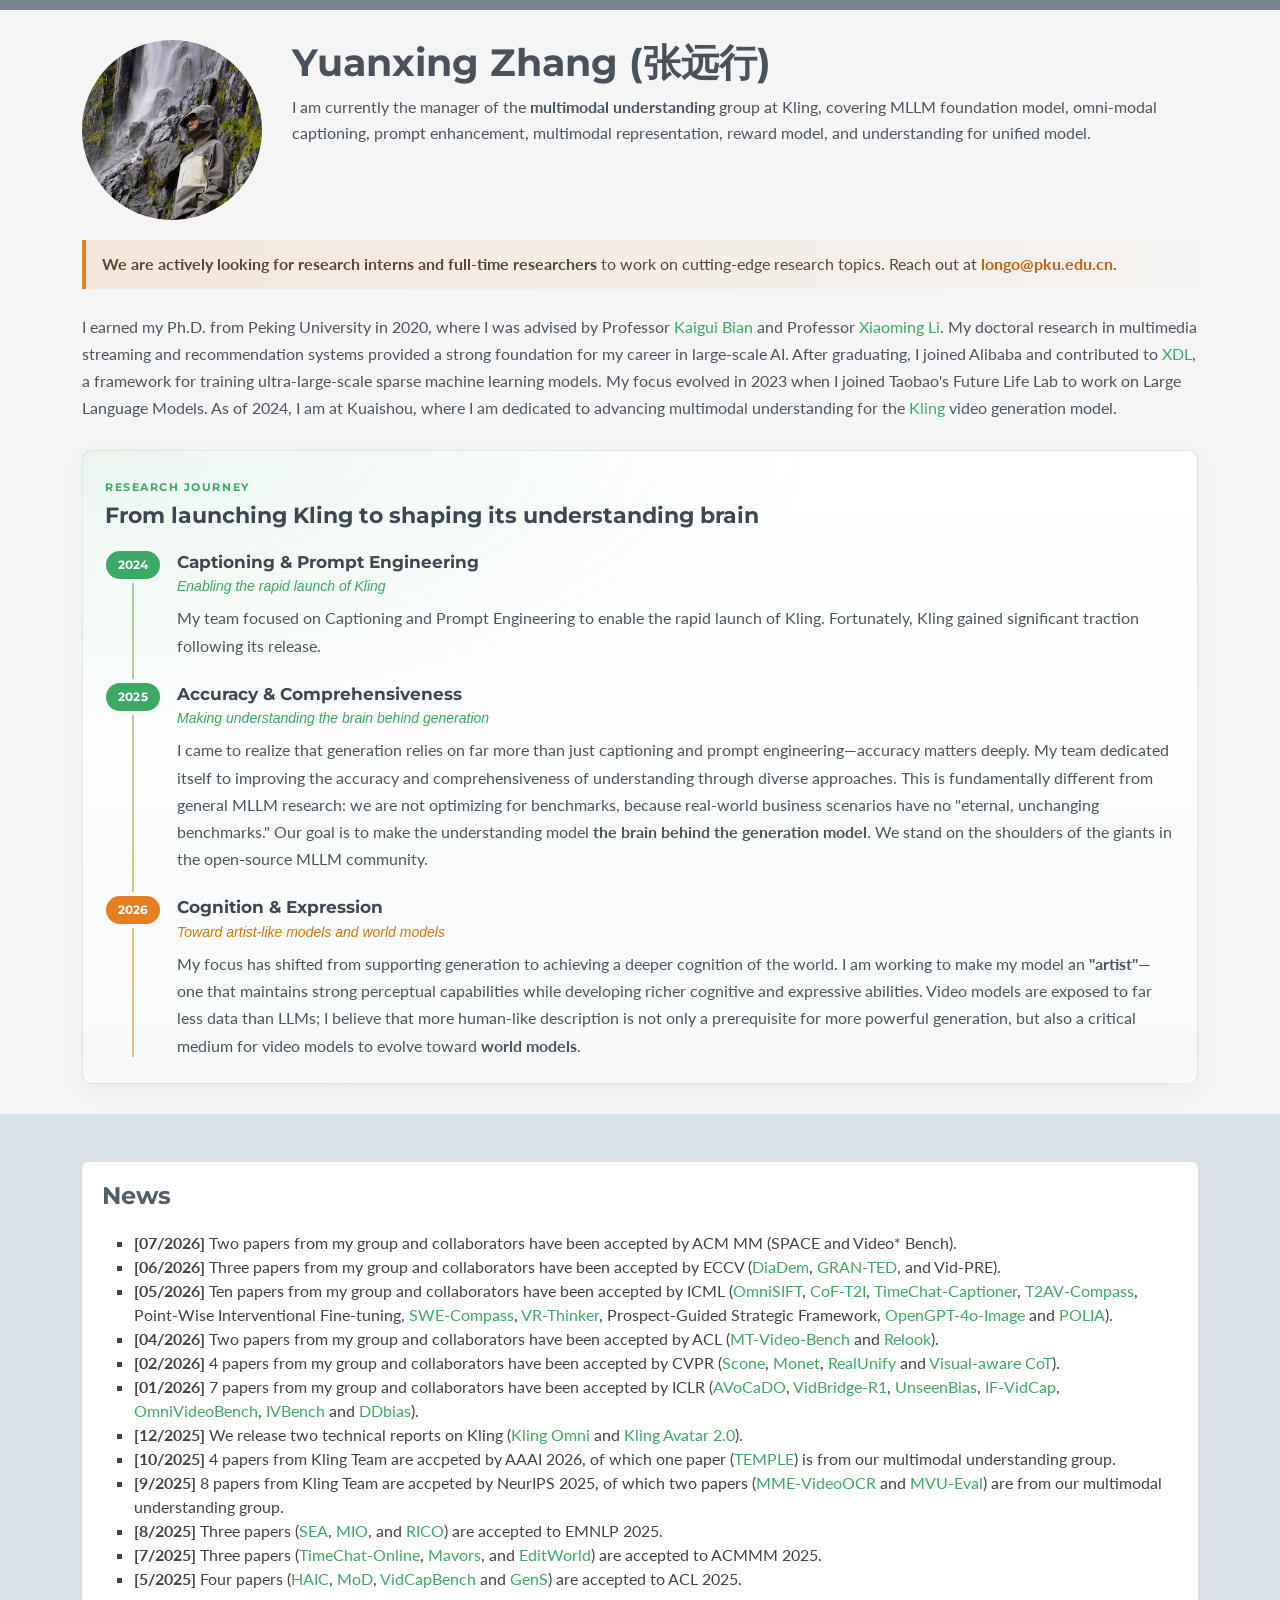
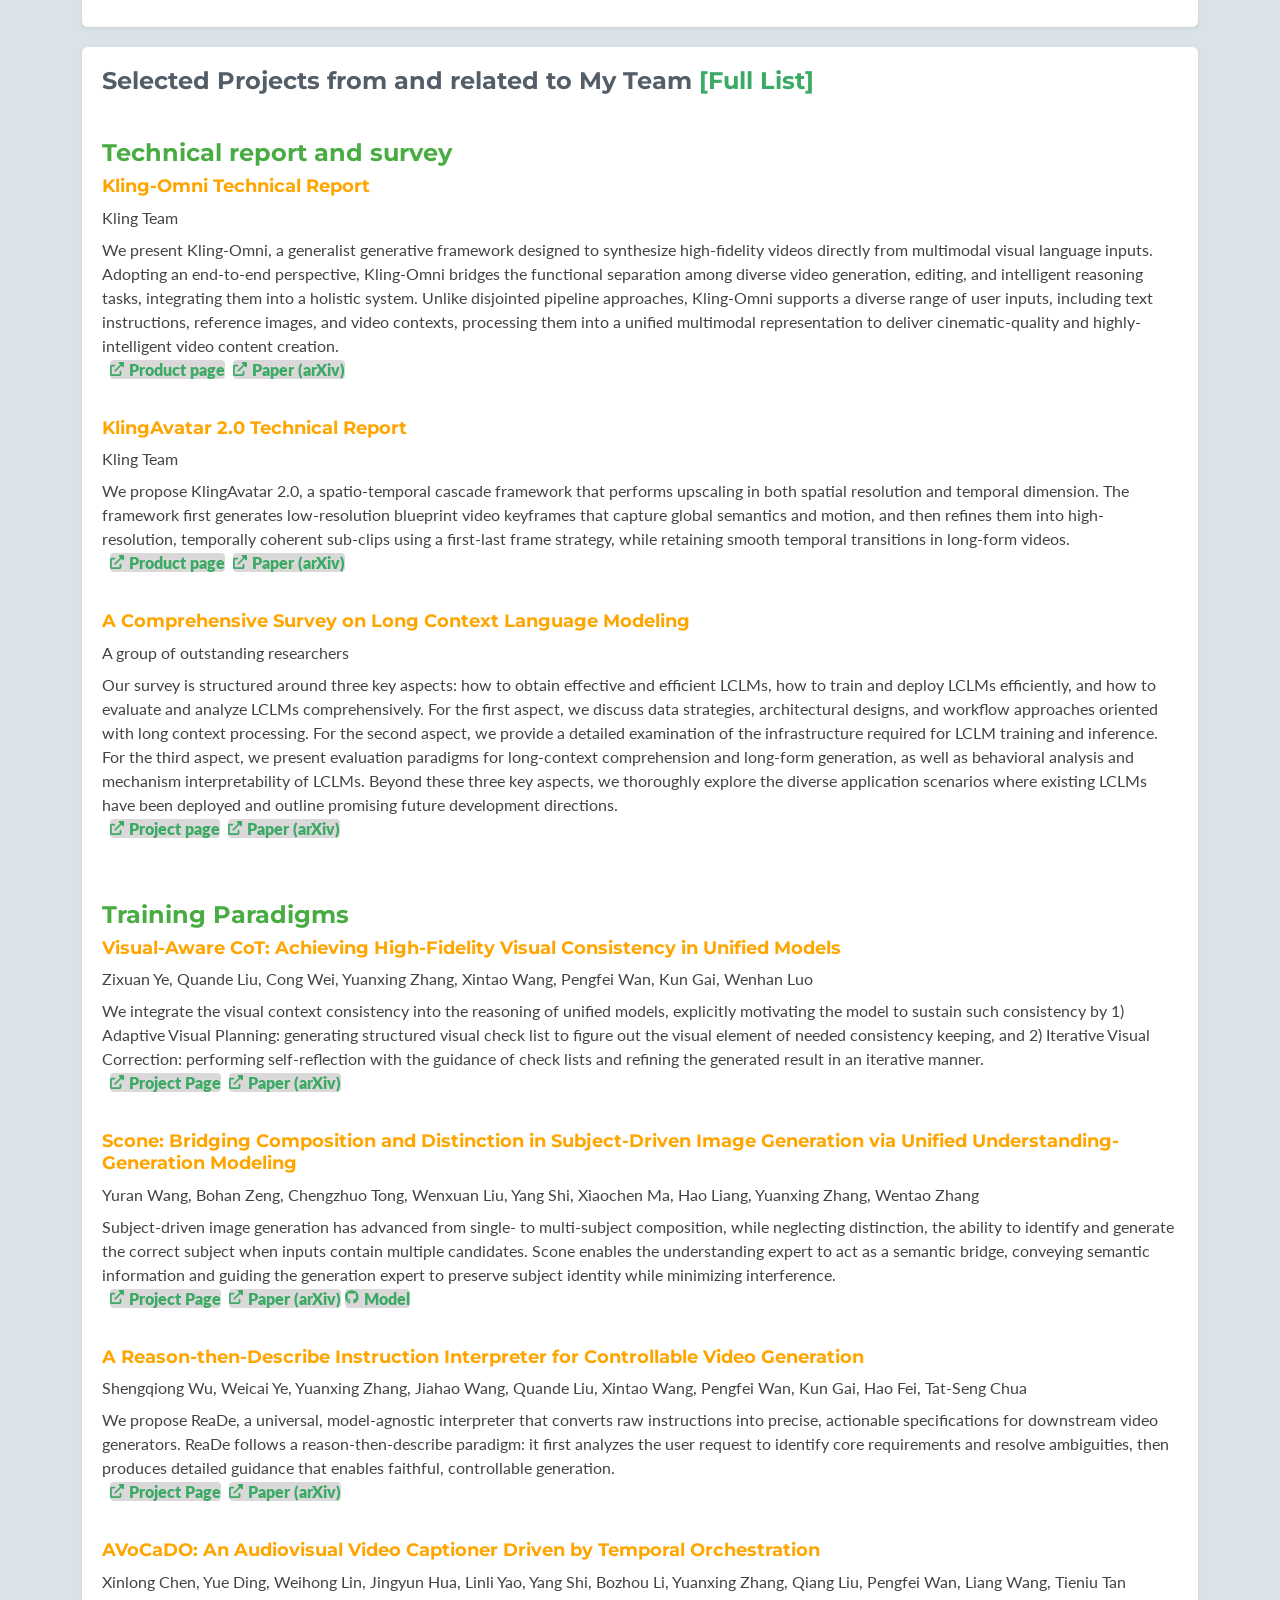
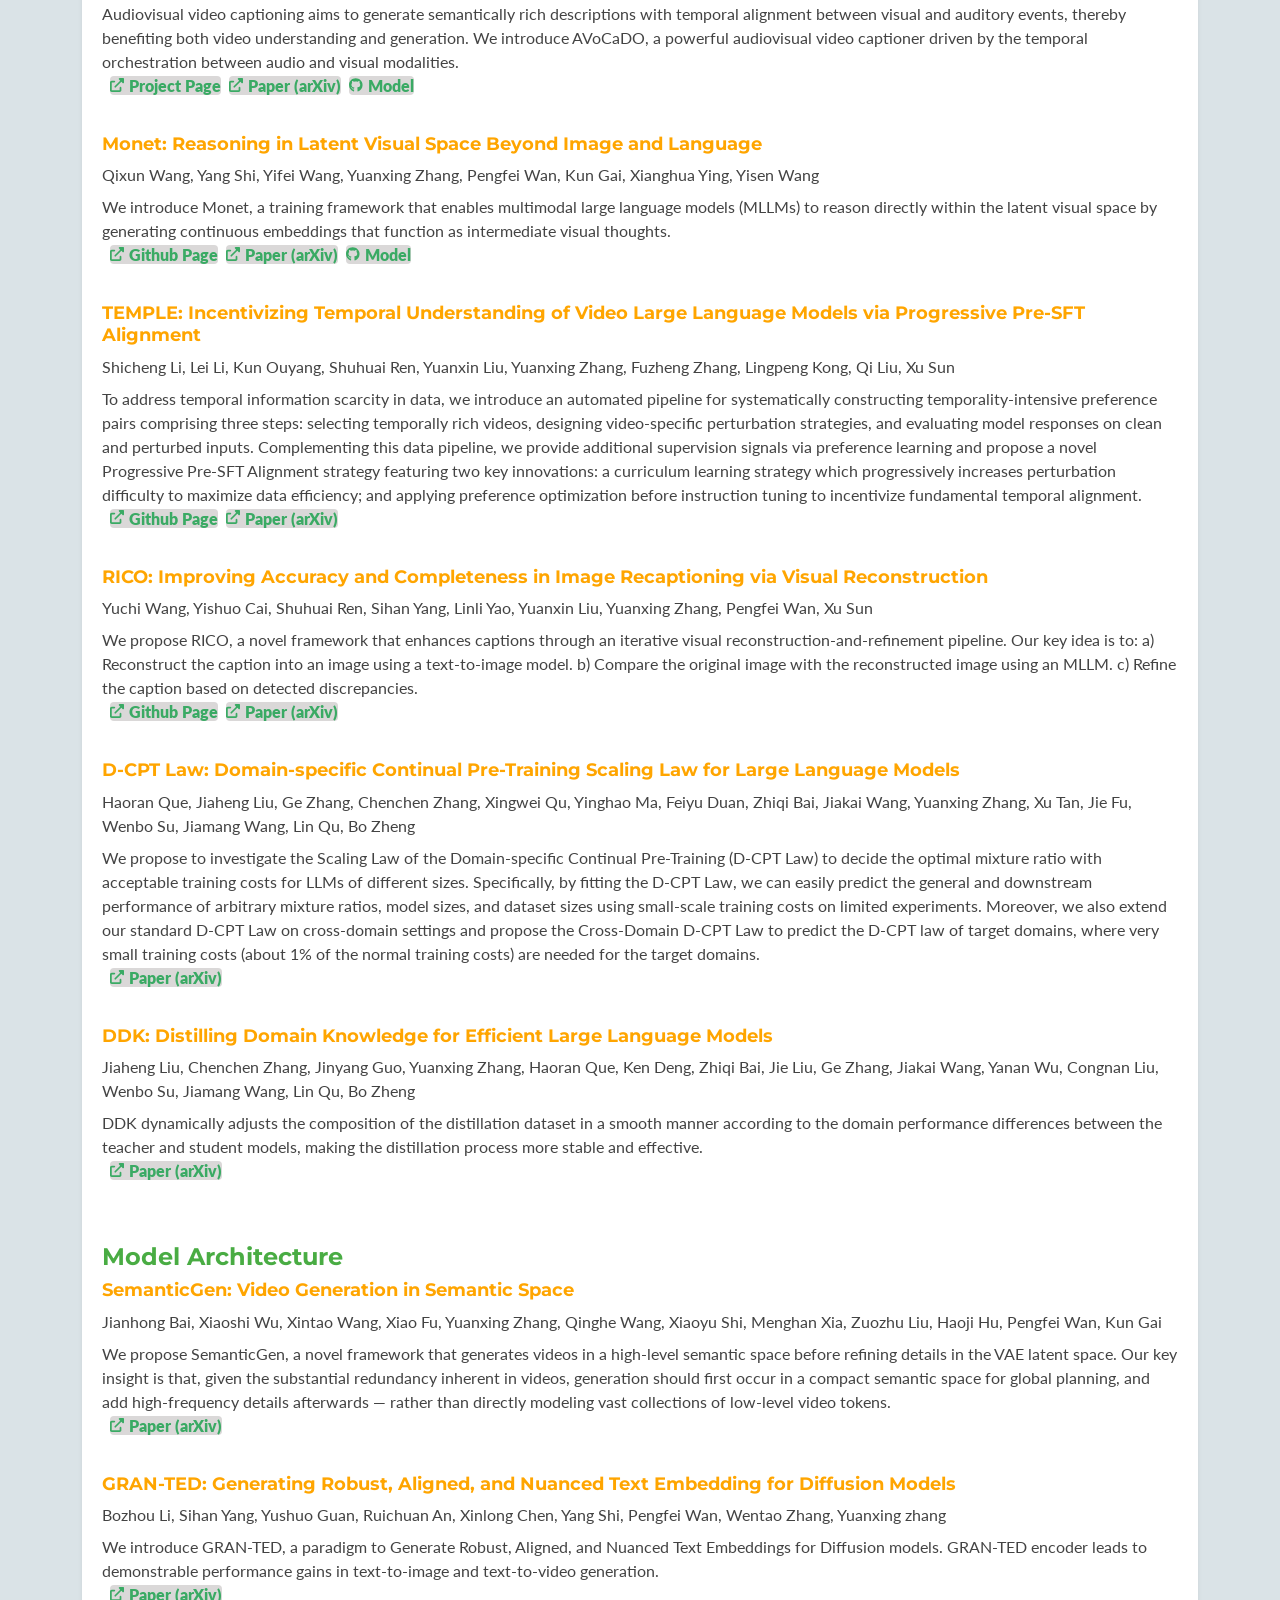
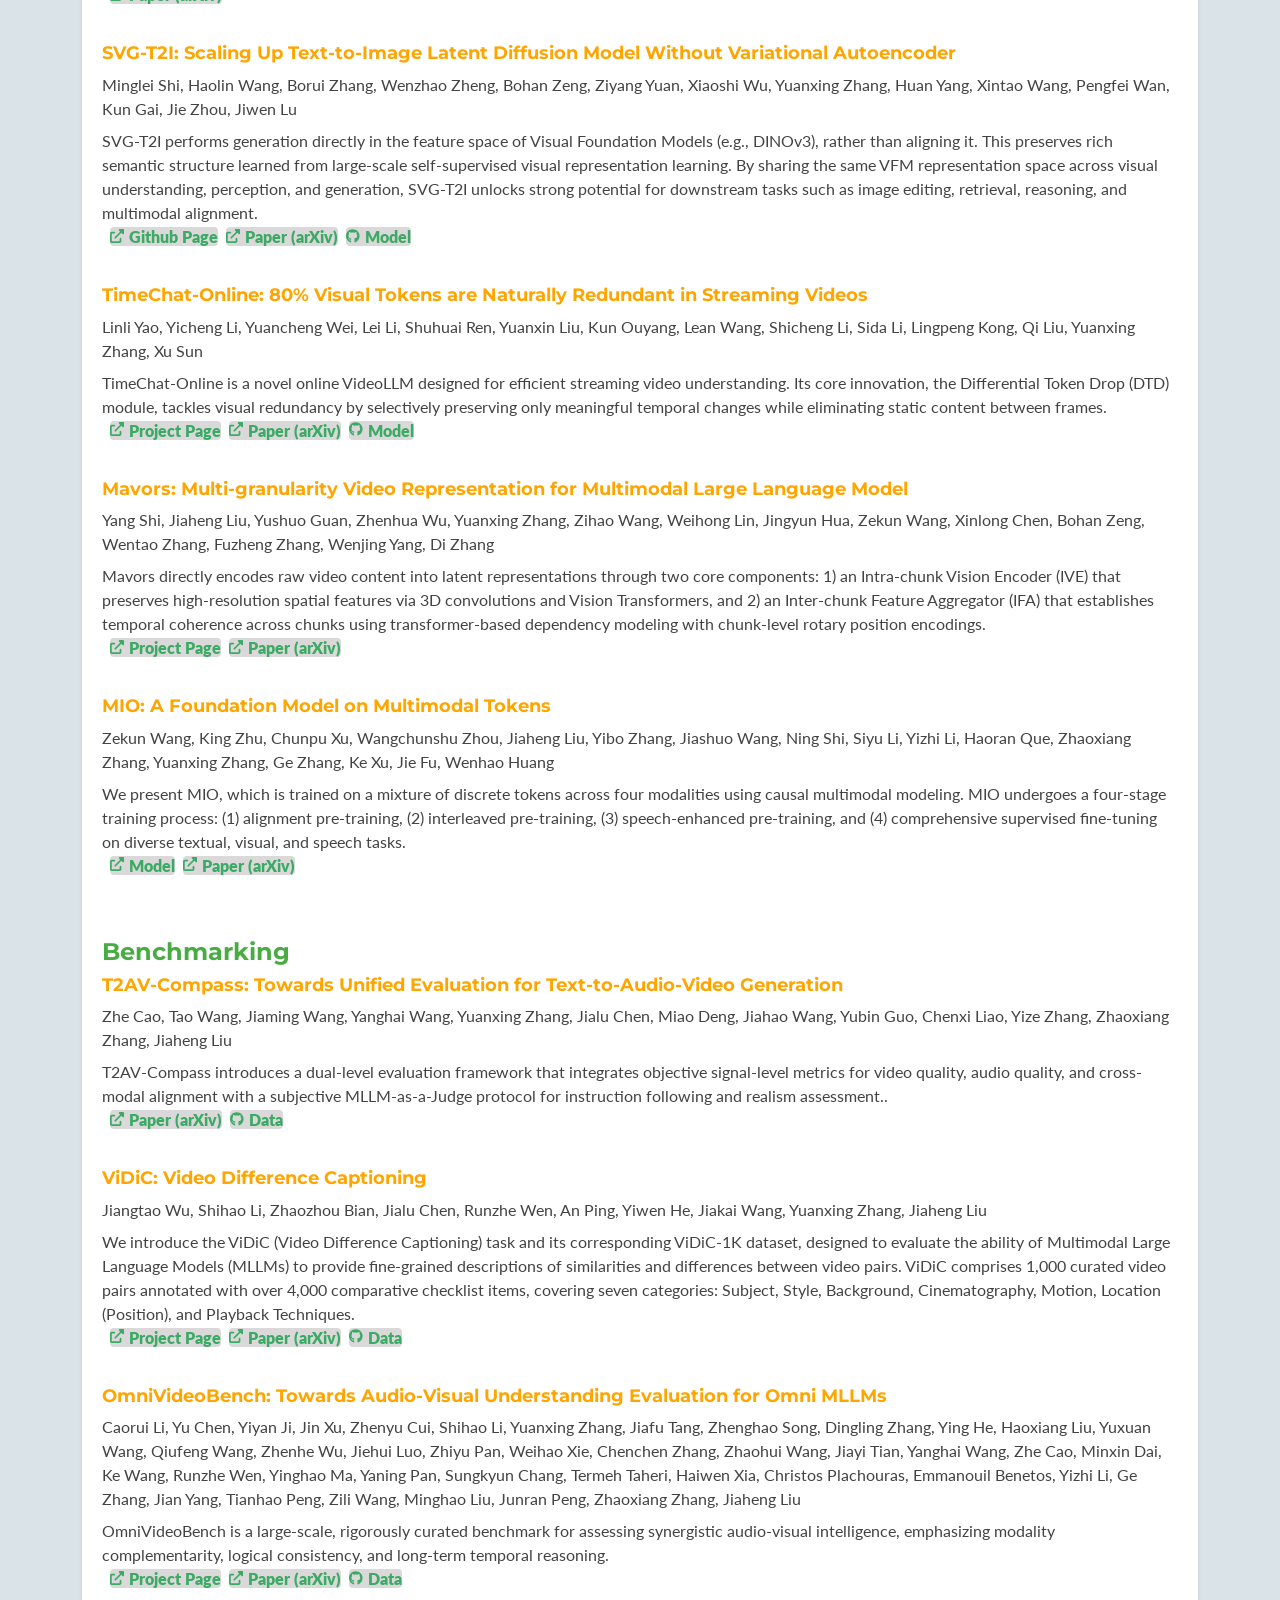
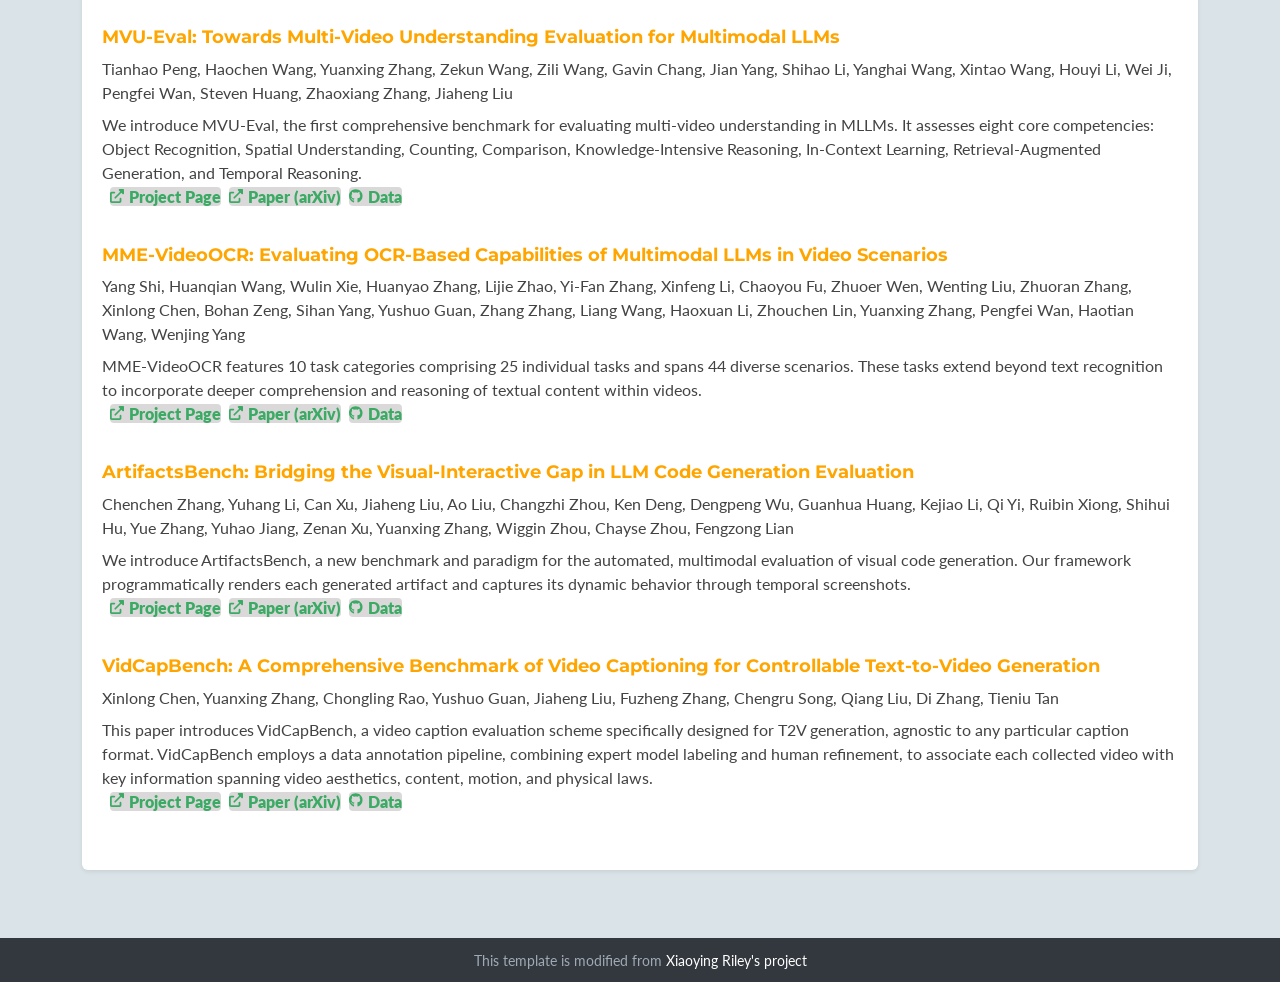
==== commit 7b341b2f: "Update email" ====
--- a/index.html
+++ b/index.html
@@ -65,7 +65,7 @@
           <div class="hiring-banner">
             <strong>We are actively looking for research interns and full-time researchers</strong>
             to work on cutting-edge research topics. Reach out at
-            <a href="mailto:longo11070001@gmail.com">longo11070001@gmail.com</a>.
+            <a href="mailto:longo@pku.edu.cn">longo@pku.edu.cn</a>.
           </div>
 
           <div class="content bio-blurb">
@@ -853,4 +853,4 @@
   <script type="text/javascript" src="assets/js/main.js"></script>
 </body>
 
-</html>+</html>
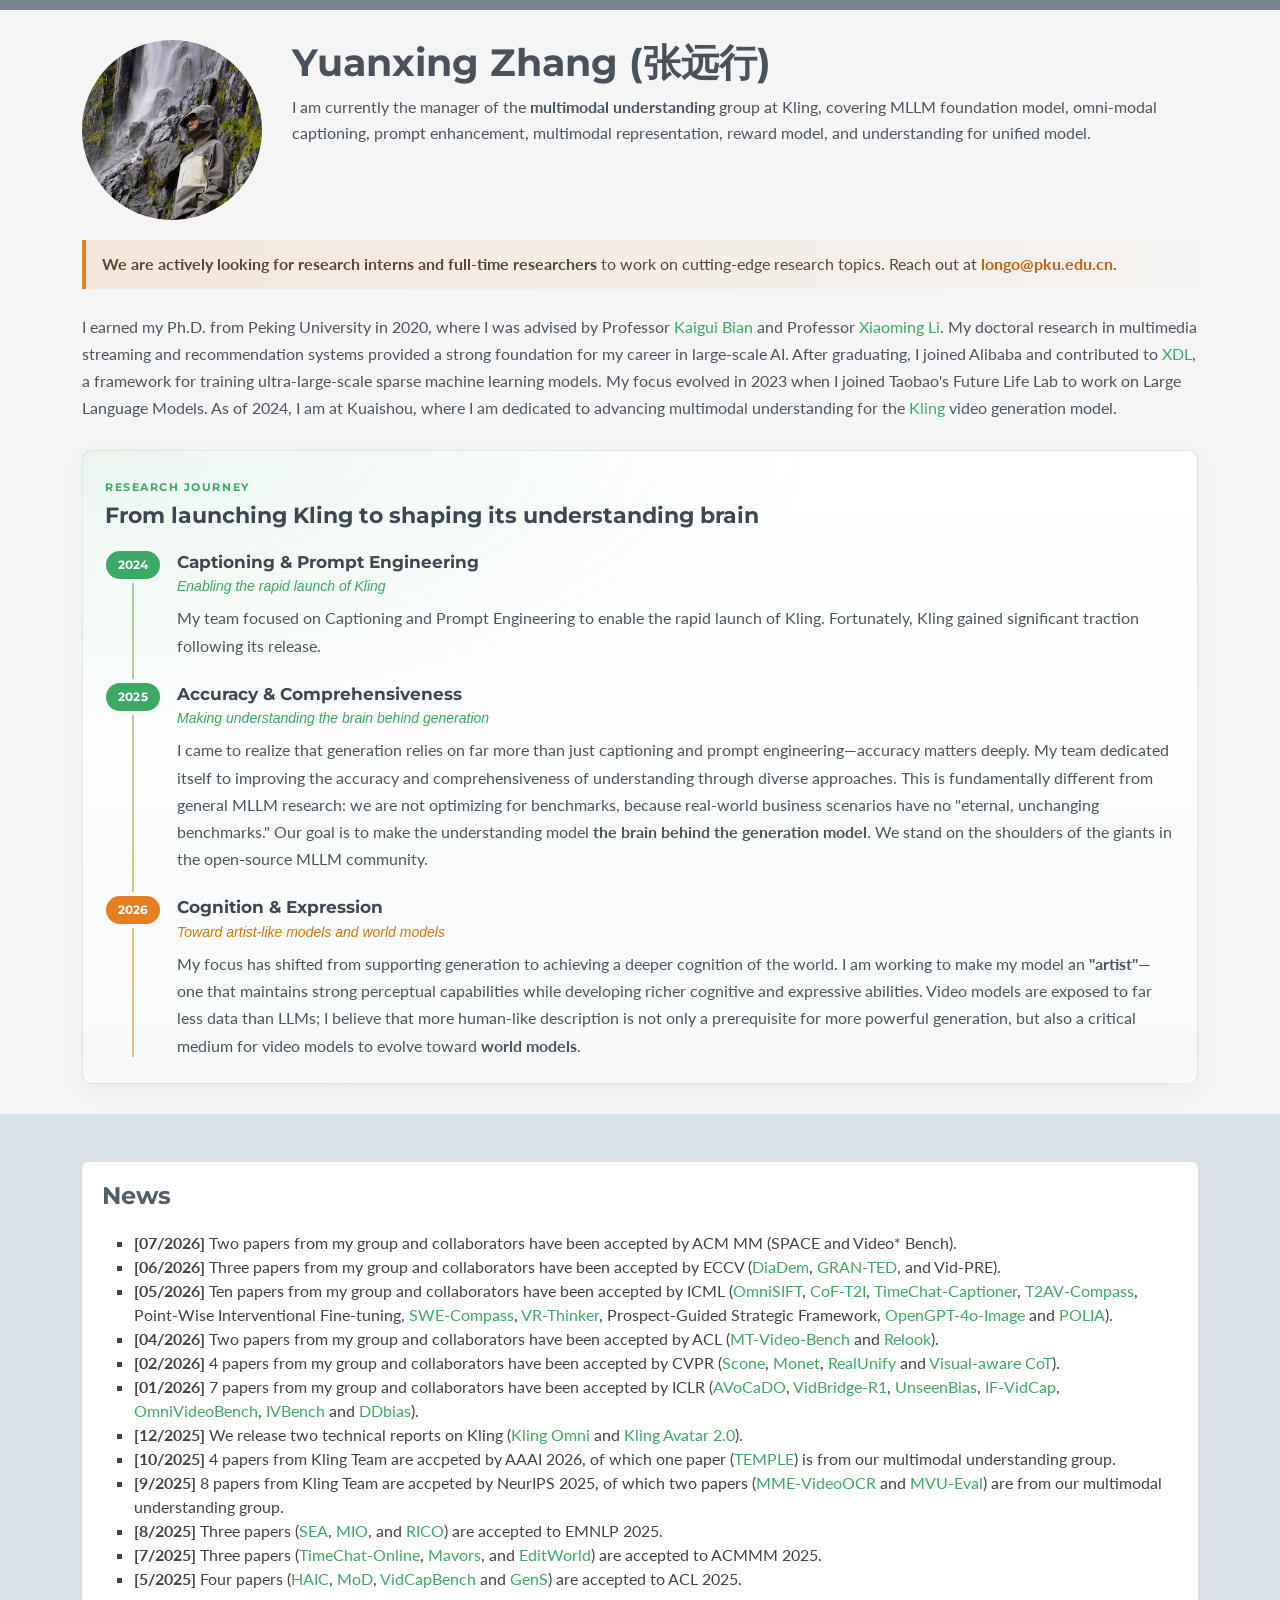
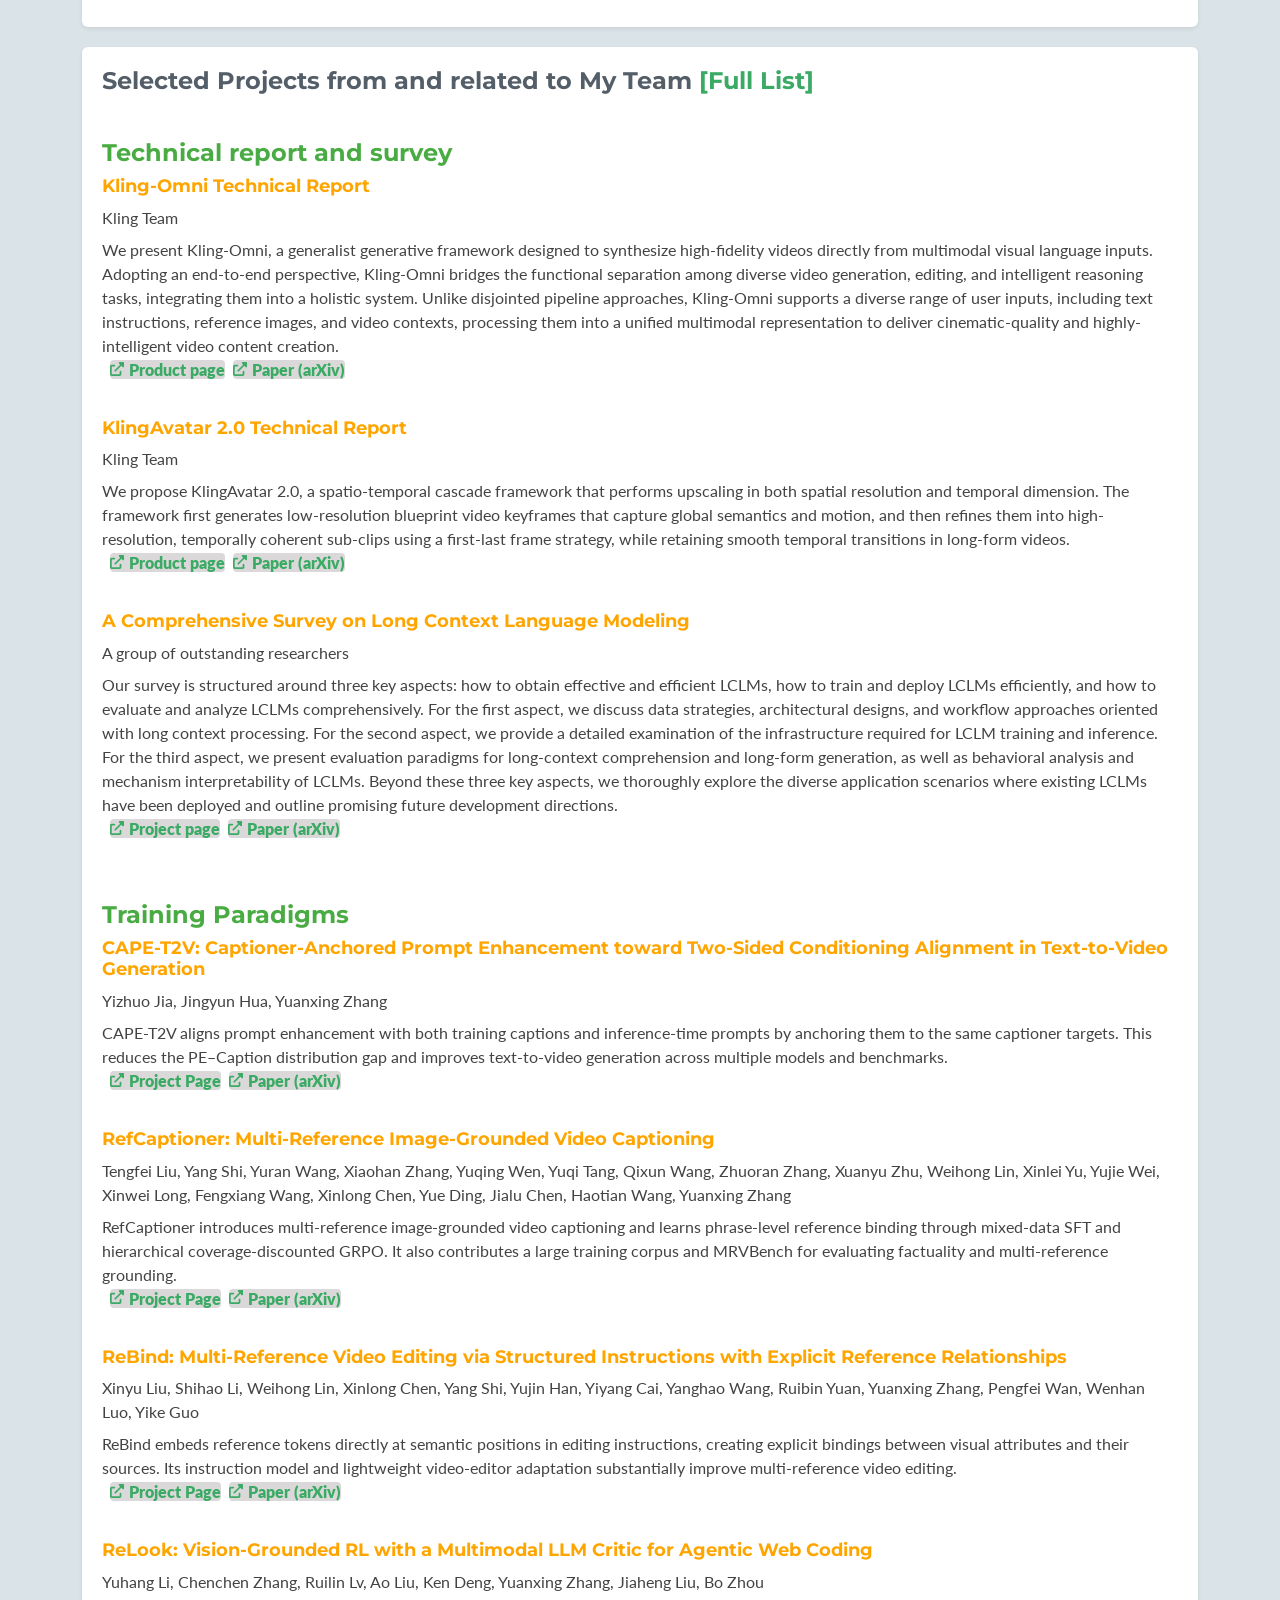
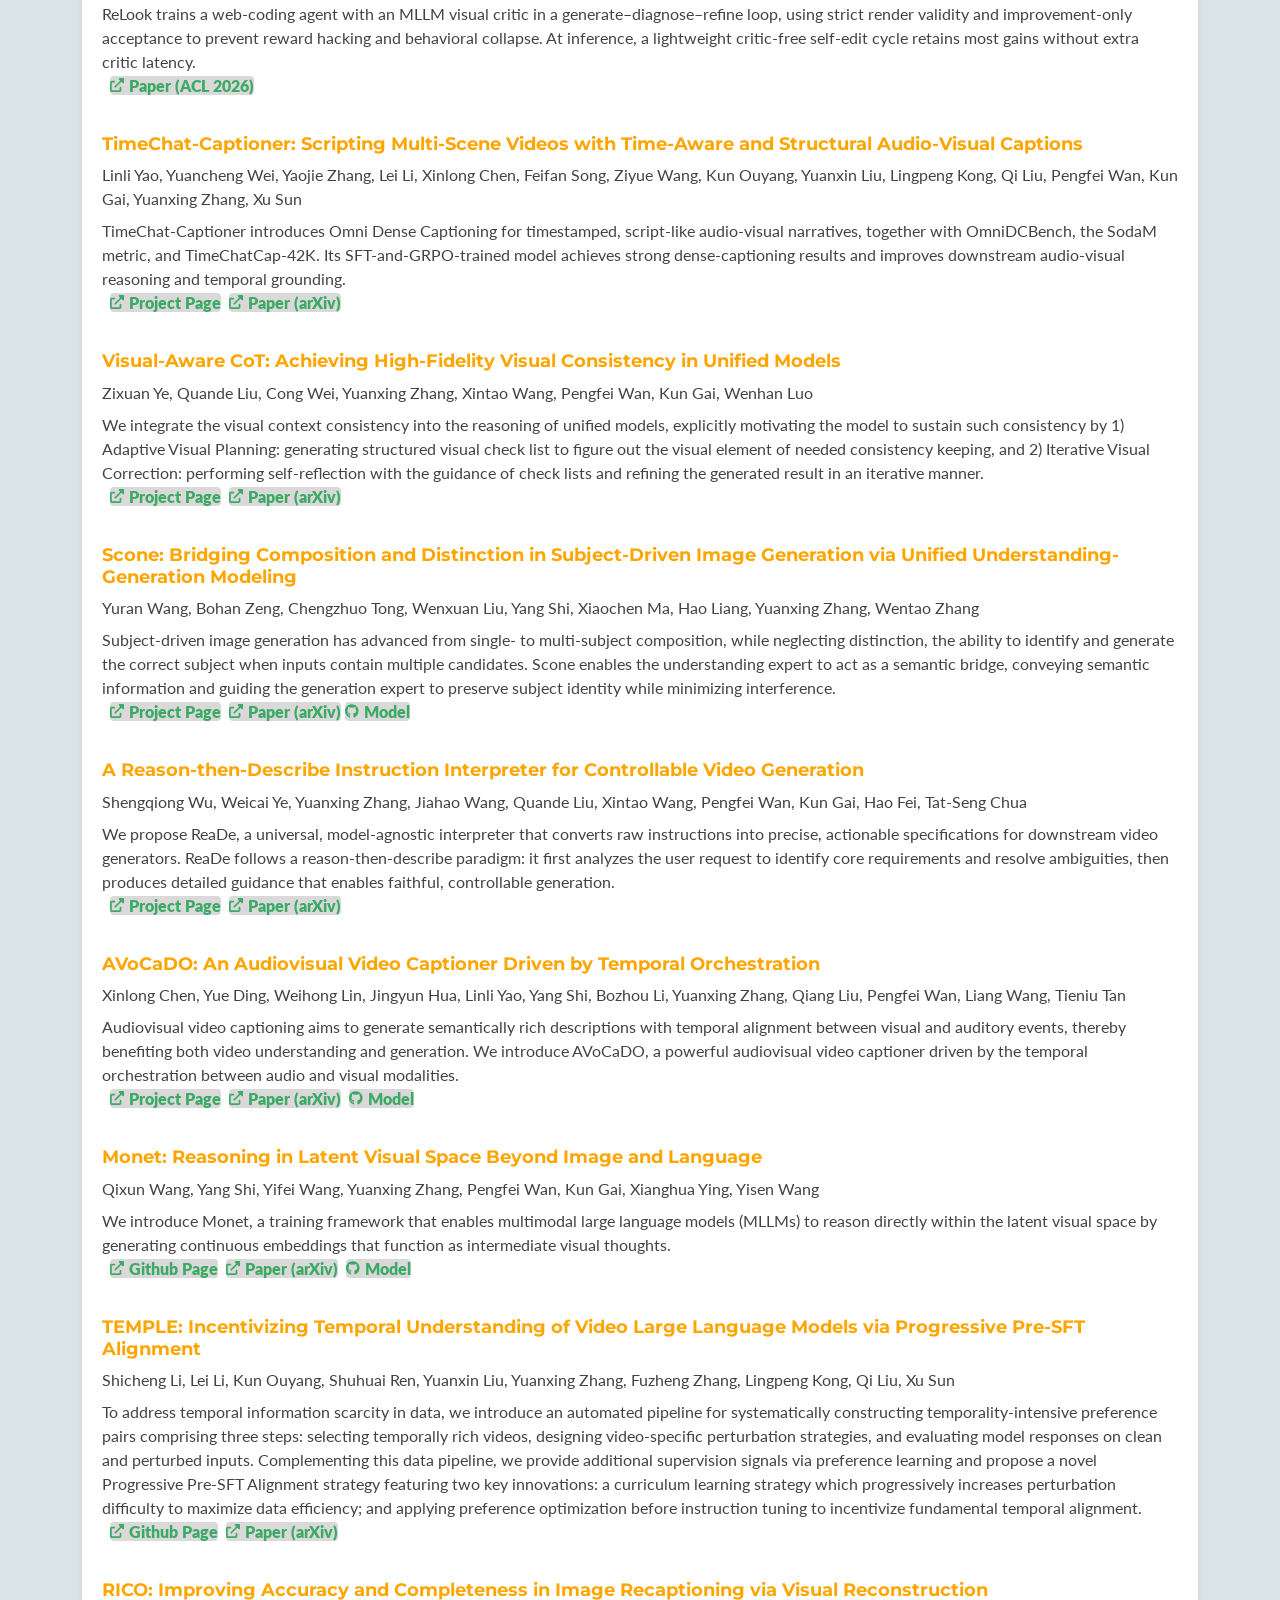
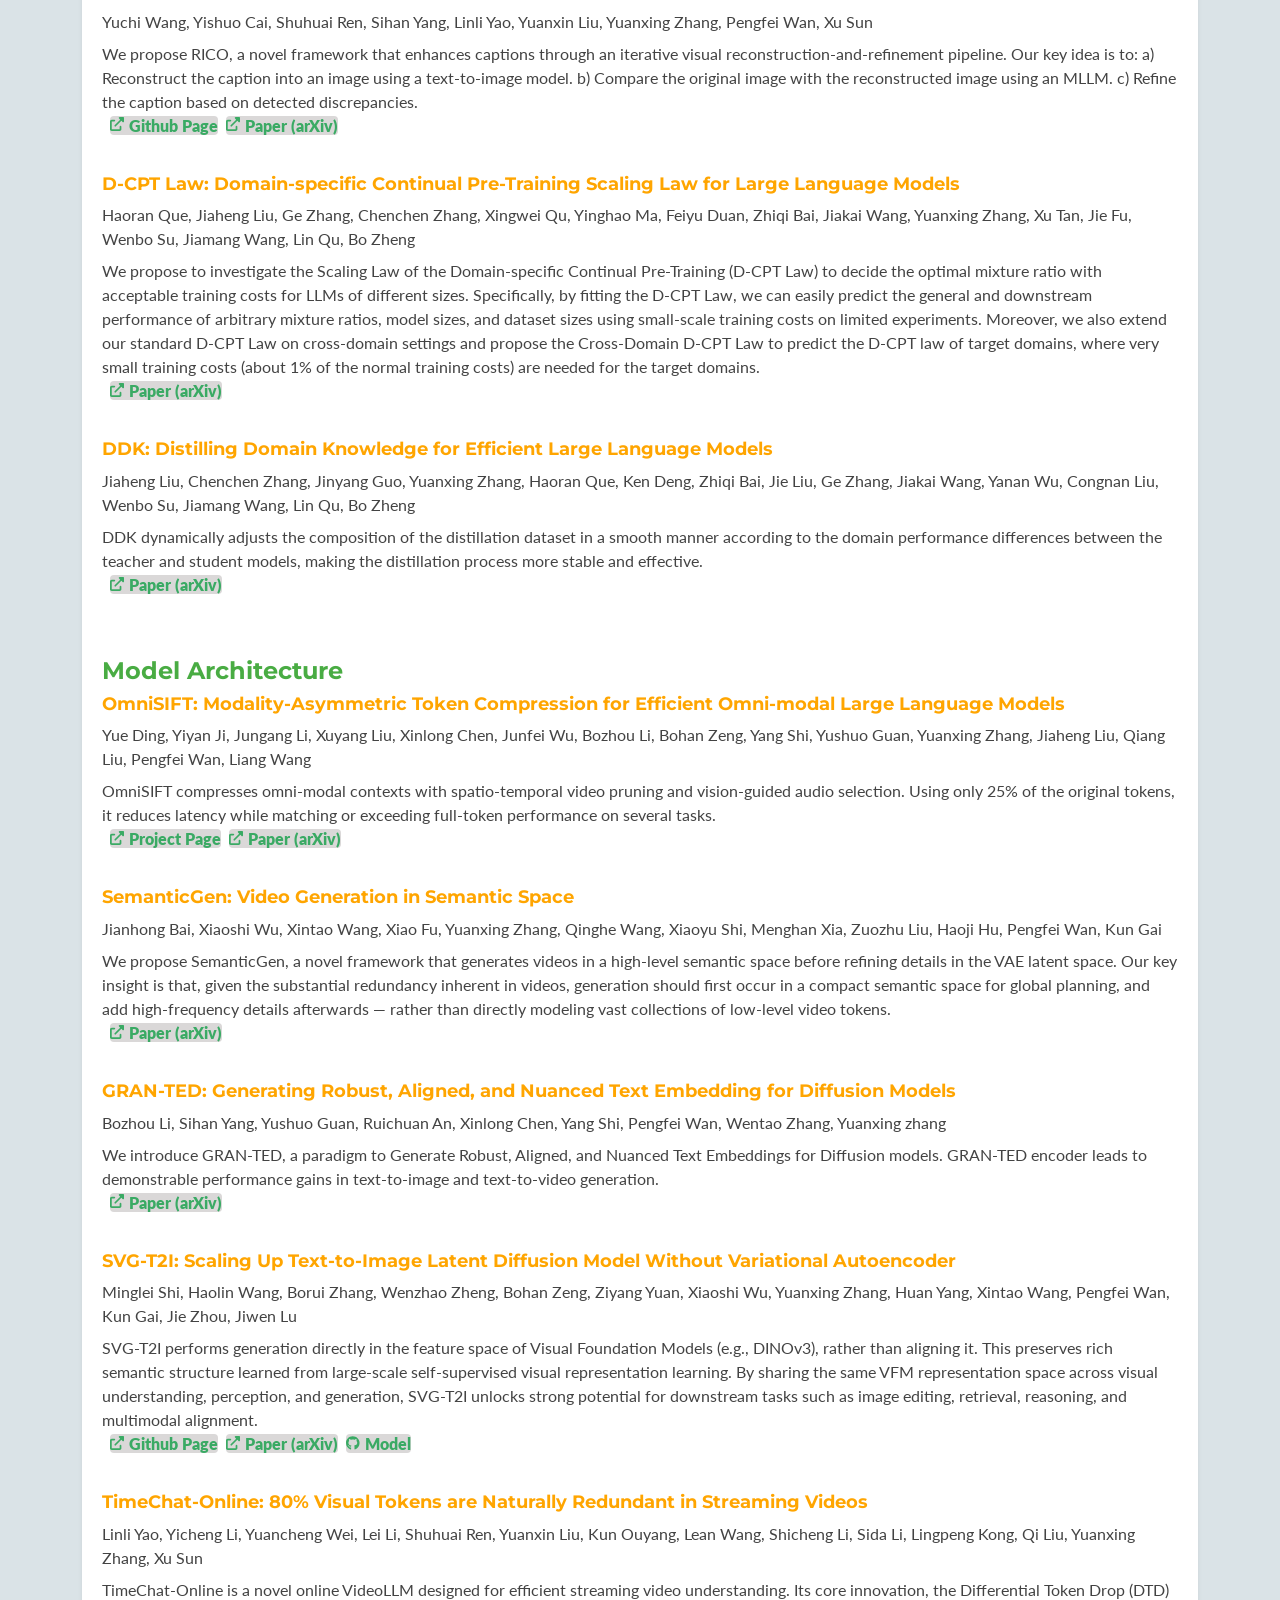
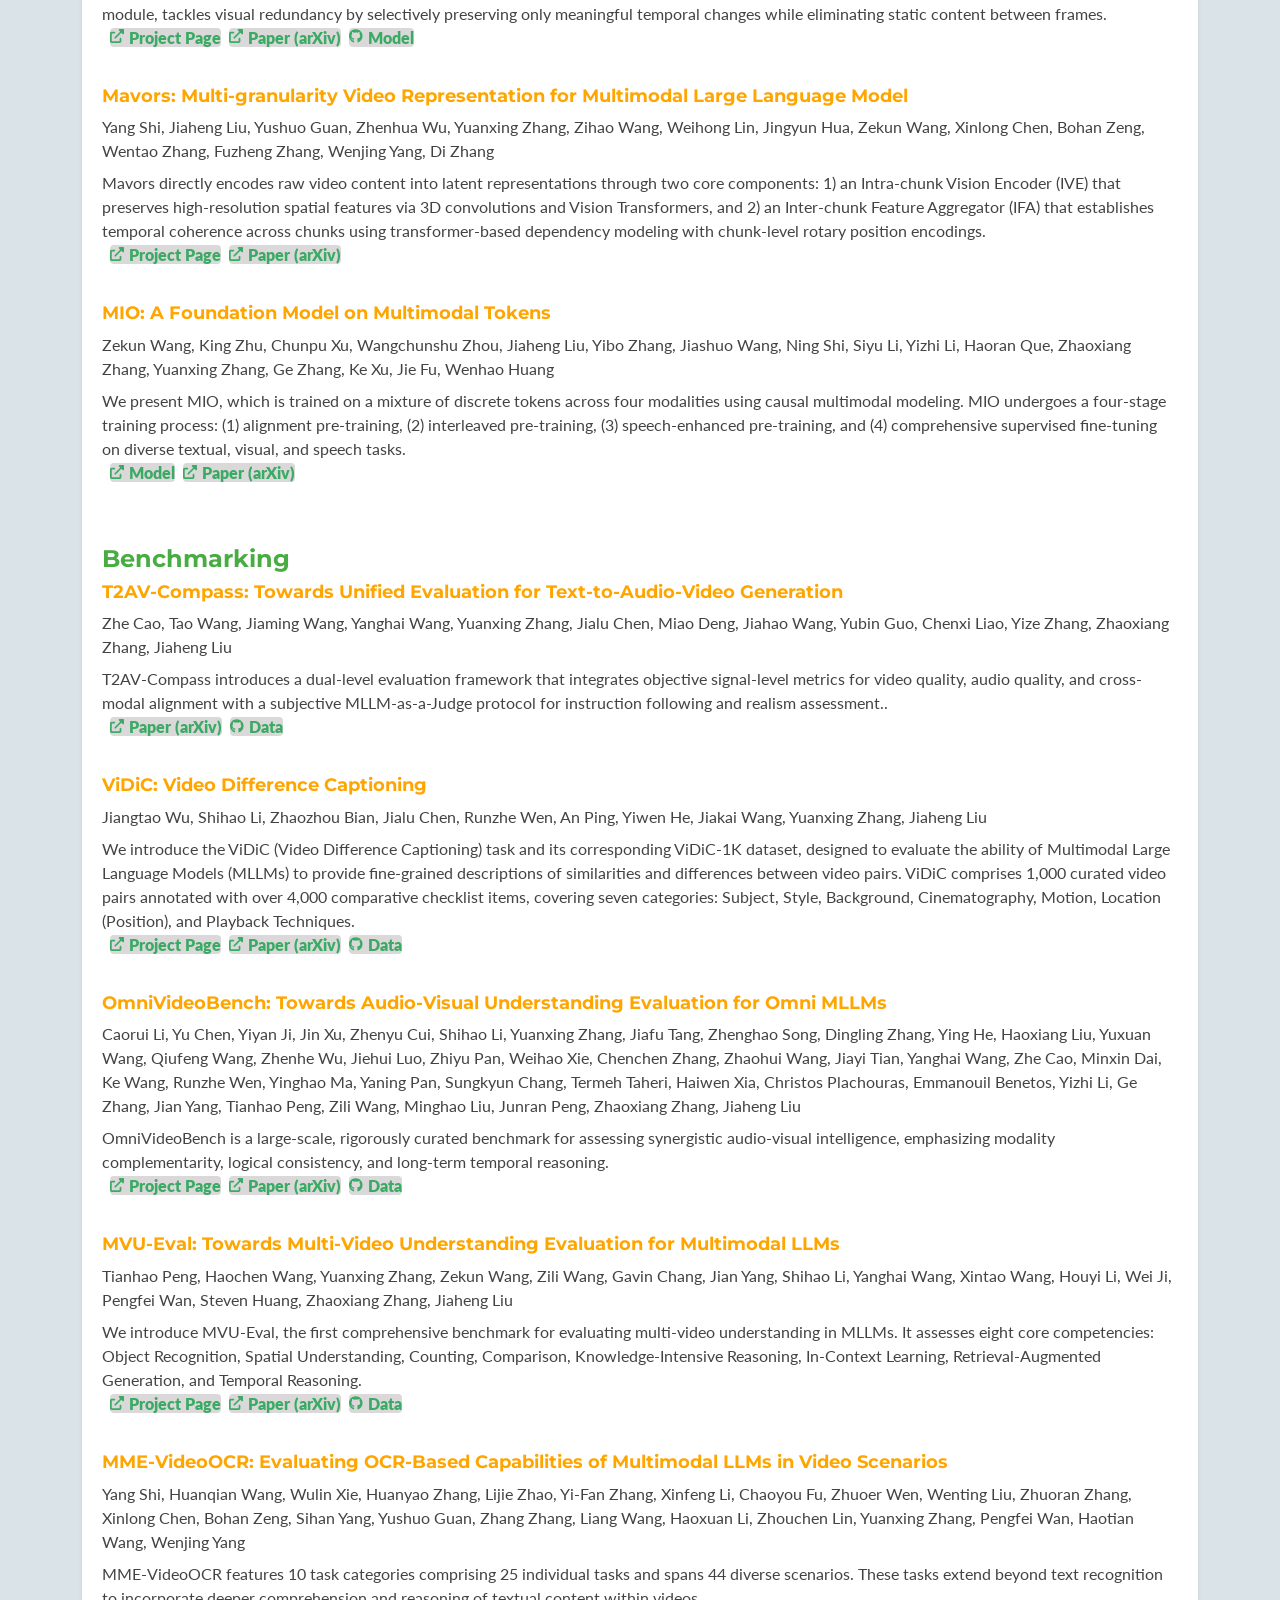
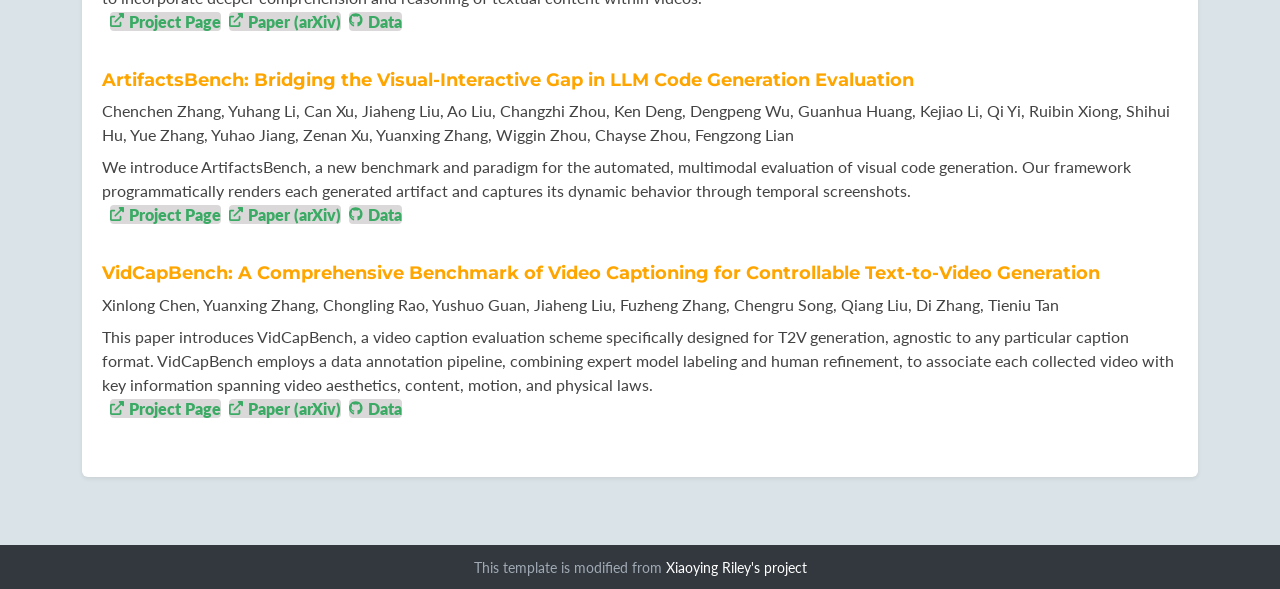
==== commit 0b925c63: "Add papers" ====
--- a/index.html
+++ b/index.html
@@ -309,6 +309,114 @@
               <h4 class="title">
                 <font color="#49ac43">Training Paradigms</font>
               </h4>
+              <!------------------------------------------ CAPE-T2V ----------------------------------->
+              <div class="item row">
+                <div class="desc">
+                  <h3 class="title">
+                    <a href="https://arxiv.org/abs/2608.03046" target="_blank">
+                      <font color="orange">CAPE-T2V: Captioner-Anchored Prompt Enhancement toward Two-Sided Conditioning Alignment in Text-to-Video Generation</font>
+                    </a>
+                  </h3>
+                  <p class="mb-2">
+                    Yizhuo Jia, Jingyun Hua, Yuanxing Zhang
+                  </p>
+                  <p>
+                    CAPE-T2V aligns prompt enhancement with both training captions and inference-time prompts by anchoring them to the same captioner targets. This reduces the PE–Caption distribution gap and improves text-to-video generation across multiple models and benchmarks.</br>
+                    &nbsp;
+                    <a class="more-link" href="https://github.com/yizzz927/CAPE-T2V" target="_blank"><i
+                        class="fas fa-external-link-alt"></i>Project Page</a>&nbsp;
+                    <a class="more-link" href="https://arxiv.org/abs/2608.03046" target="_blank"><i
+                        class="fas fa-external-link-alt"></i>Paper
+                      (arXiv)</a>
+                  </p>
+                </div>
+              </div>
+              <!------------------------------------------ RefCaptioner ----------------------------------->
+              <div class="item row">
+                <div class="desc">
+                  <h3 class="title">
+                    <a href="https://arxiv.org/abs/2607.28509" target="_blank">
+                      <font color="orange">RefCaptioner: Multi-Reference Image-Grounded Video Captioning</font>
+                    </a>
+                  </h3>
+                  <p class="mb-2">
+                    Tengfei Liu, Yang Shi, Yuran Wang, Xiaohan Zhang, Yuqing Wen, Yuqi Tang, Qixun Wang, Zhuoran Zhang, Xuanyu Zhu, Weihong Lin, Xinlei Yu, Yujie Wei, Xinwei Long, Fengxiang Wang, Xinlong Chen, Yue Ding, Jialu Chen, Haotian Wang, Yuanxing Zhang
+                  </p>
+                  <p>
+                    RefCaptioner introduces multi-reference image-grounded video captioning and learns phrase-level reference binding through mixed-data SFT and hierarchical coverage-discounted GRPO. It also contributes a large training corpus and MRVBench for evaluating factuality and multi-reference grounding.</br>
+                    &nbsp;
+                    <a class="more-link" href="https://github.com/pkucs-Ltf/RefCaptioner" target="_blank"><i
+                        class="fas fa-external-link-alt"></i>Project Page</a>&nbsp;
+                    <a class="more-link" href="https://arxiv.org/abs/2607.28509" target="_blank"><i
+                        class="fas fa-external-link-alt"></i>Paper
+                      (arXiv)</a>
+                  </p>
+                </div>
+              </div>
+              <!------------------------------------------ ReBind ----------------------------------->
+              <div class="item row">
+                <div class="desc">
+                  <h3 class="title">
+                    <a href="https://arxiv.org/abs/2607.14681" target="_blank">
+                      <font color="orange">ReBind: Multi-Reference Video Editing via Structured Instructions with Explicit Reference Relationships</font>
+                    </a>
+                  </h3>
+                  <p class="mb-2">
+                    Xinyu Liu, Shihao Li, Weihong Lin, Xinlong Chen, Yang Shi, Yujin Han, Yiyang Cai, Yanghao Wang, Ruibin Yuan, Yuanxing Zhang, Pengfei Wan, Wenhan Luo, Yike Guo
+                  </p>
+                  <p>
+                    ReBind embeds reference tokens directly at semantic positions in editing instructions, creating explicit bindings between visual attributes and their sources. Its instruction model and lightweight video-editor adaptation substantially improve multi-reference video editing.</br>
+                    &nbsp;
+                    <a class="more-link" href="https://rebind-mrv2v.github.io/" target="_blank"><i
+                        class="fas fa-external-link-alt"></i>Project Page</a>&nbsp;
+                    <a class="more-link" href="https://arxiv.org/abs/2607.14681" target="_blank"><i
+                        class="fas fa-external-link-alt"></i>Paper
+                      (arXiv)</a>
+                  </p>
+                </div>
+              </div>
+              <!------------------------------------------ ReLook ----------------------------------->
+              <div class="item row">
+                <div class="desc">
+                  <h3 class="title">
+                    <a href="https://aclanthology.org/2026.acl-long.1167/" target="_blank">
+                      <font color="orange">ReLook: Vision-Grounded RL with a Multimodal LLM Critic for Agentic Web Coding</font>
+                    </a>
+                  </h3>
+                  <p class="mb-2">
+                    Yuhang Li, Chenchen Zhang, Ruilin Lv, Ao Liu, Ken Deng, Yuanxing Zhang, Jiaheng Liu, Bo Zhou
+                  </p>
+                  <p>
+                    ReLook trains a web-coding agent with an MLLM visual critic in a generate–diagnose–refine loop, using strict render validity and improvement-only acceptance to prevent reward hacking and behavioral collapse. At inference, a lightweight critic-free self-edit cycle retains most gains without extra critic latency.</br>
+                    &nbsp;
+                    <a class="more-link" href="https://aclanthology.org/2026.acl-long.1167/" target="_blank"><i
+                        class="fas fa-external-link-alt"></i>Paper
+                      (ACL 2026)</a>
+                  </p>
+                </div>
+              </div>
+              <!------------------------------------------ TimeChat-Captioner ----------------------------------->
+              <div class="item row">
+                <div class="desc">
+                  <h3 class="title">
+                    <a href="https://arxiv.org/abs/2602.08711" target="_blank">
+                      <font color="orange">TimeChat-Captioner: Scripting Multi-Scene Videos with Time-Aware and Structural Audio-Visual Captions</font>
+                    </a>
+                  </h3>
+                  <p class="mb-2">
+                    Linli Yao, Yuancheng Wei, Yaojie Zhang, Lei Li, Xinlong Chen, Feifan Song, Ziyue Wang, Kun Ouyang, Yuanxin Liu, Lingpeng Kong, Qi Liu, Pengfei Wan, Kun Gai, Yuanxing Zhang, Xu Sun
+                  </p>
+                  <p>
+                    TimeChat-Captioner introduces Omni Dense Captioning for timestamped, script-like audio-visual narratives, together with OmniDCBench, the SodaM metric, and TimeChatCap-42K. Its SFT-and-GRPO-trained model achieves strong dense-captioning results and improves downstream audio-visual reasoning and temporal grounding.</br>
+                    &nbsp;
+                    <a class="more-link" href="https://github.com/yaolinli/TimeChat-Captioner" target="_blank"><i
+                        class="fas fa-external-link-alt"></i>Project Page</a>&nbsp;
+                    <a class="more-link" href="https://arxiv.org/abs/2602.08711" target="_blank"><i
+                        class="fas fa-external-link-alt"></i>Paper
+                      (arXiv)</a>
+                  </p>
+                </div>
+              </div>
               <!------------------------------------------ VisualawareCoT ----------------------------------->
               <div class="item row">
                 <div class="desc">
@@ -513,6 +621,28 @@
               <h4 class="title">
                 <font color="#49ac43">Model Architecture</font>
               </h4>
+              <!------------------------------------------ OmniSIFT ----------------------------------->
+              <div class="item row">
+                <div class="desc">
+                  <h3 class="title">
+                    <a href="https://arxiv.org/abs/2602.04804" target="_blank">
+                      <font color="orange">OmniSIFT: Modality-Asymmetric Token Compression for Efficient Omni-modal Large Language Models</font>
+                    </a>
+                  </h3>
+                  <p class="mb-2">
+                    Yue Ding, Yiyan Ji, Jungang Li, Xuyang Liu, Xinlong Chen, Junfei Wu, Bozhou Li, Bohan Zeng, Yang Shi, Yushuo Guan, Yuanxing Zhang, Jiaheng Liu, Qiang Liu, Pengfei Wan, Liang Wang
+                  </p>
+                  <p>
+                    OmniSIFT compresses omni-modal contexts with spatio-temporal video pruning and vision-guided audio selection. Using only 25% of the original tokens, it reduces latency while matching or exceeding full-token performance on several tasks.</br>
+                    &nbsp;
+                    <a class="more-link" href="https://github.com/dingyue772/OmniSIFT" target="_blank"><i
+                        class="fas fa-external-link-alt"></i>Project Page</a>&nbsp;
+                    <a class="more-link" href="https://arxiv.org/abs/2602.04804" target="_blank"><i
+                        class="fas fa-external-link-alt"></i>Paper
+                      (arXiv)</a>
+                  </p>
+                </div>
+              </div>
               <!------------------------------------------ SemanticGen ----------------------------------->
               <div class="item row">
                 <div class="desc">
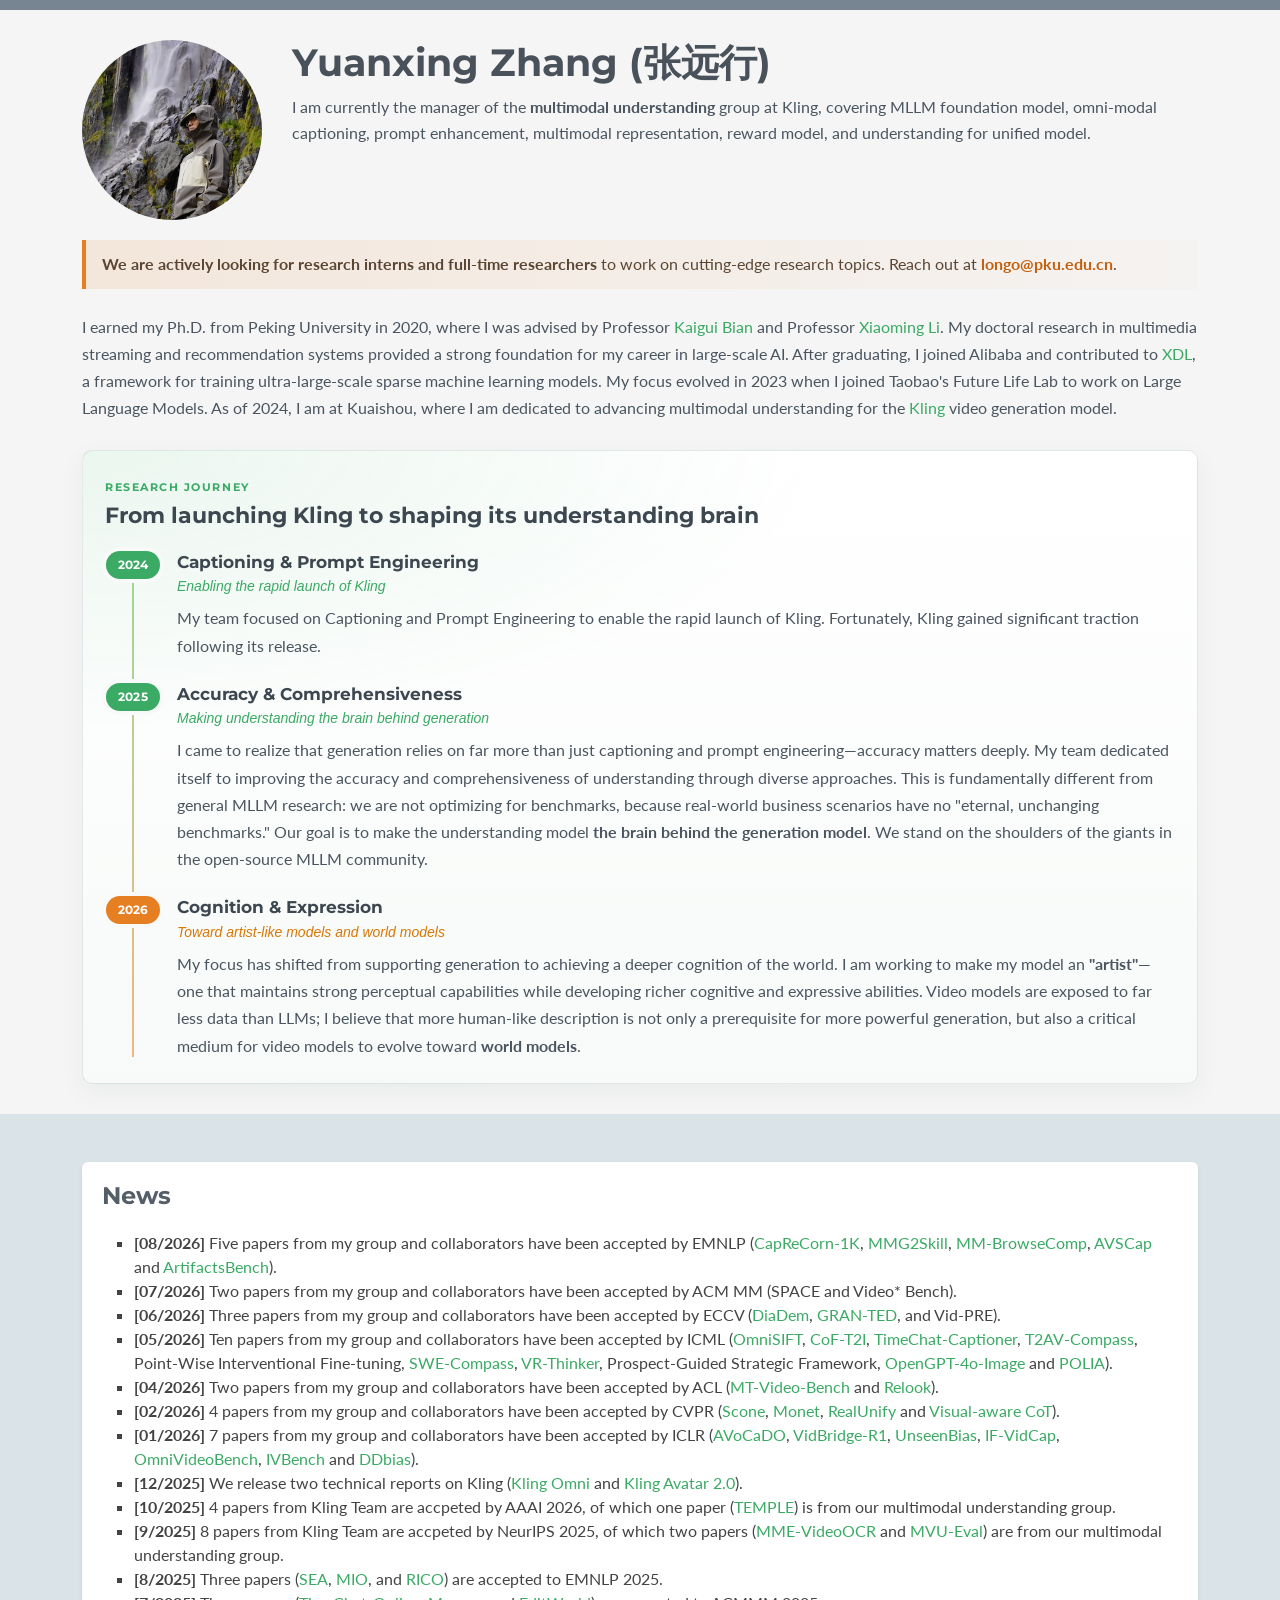
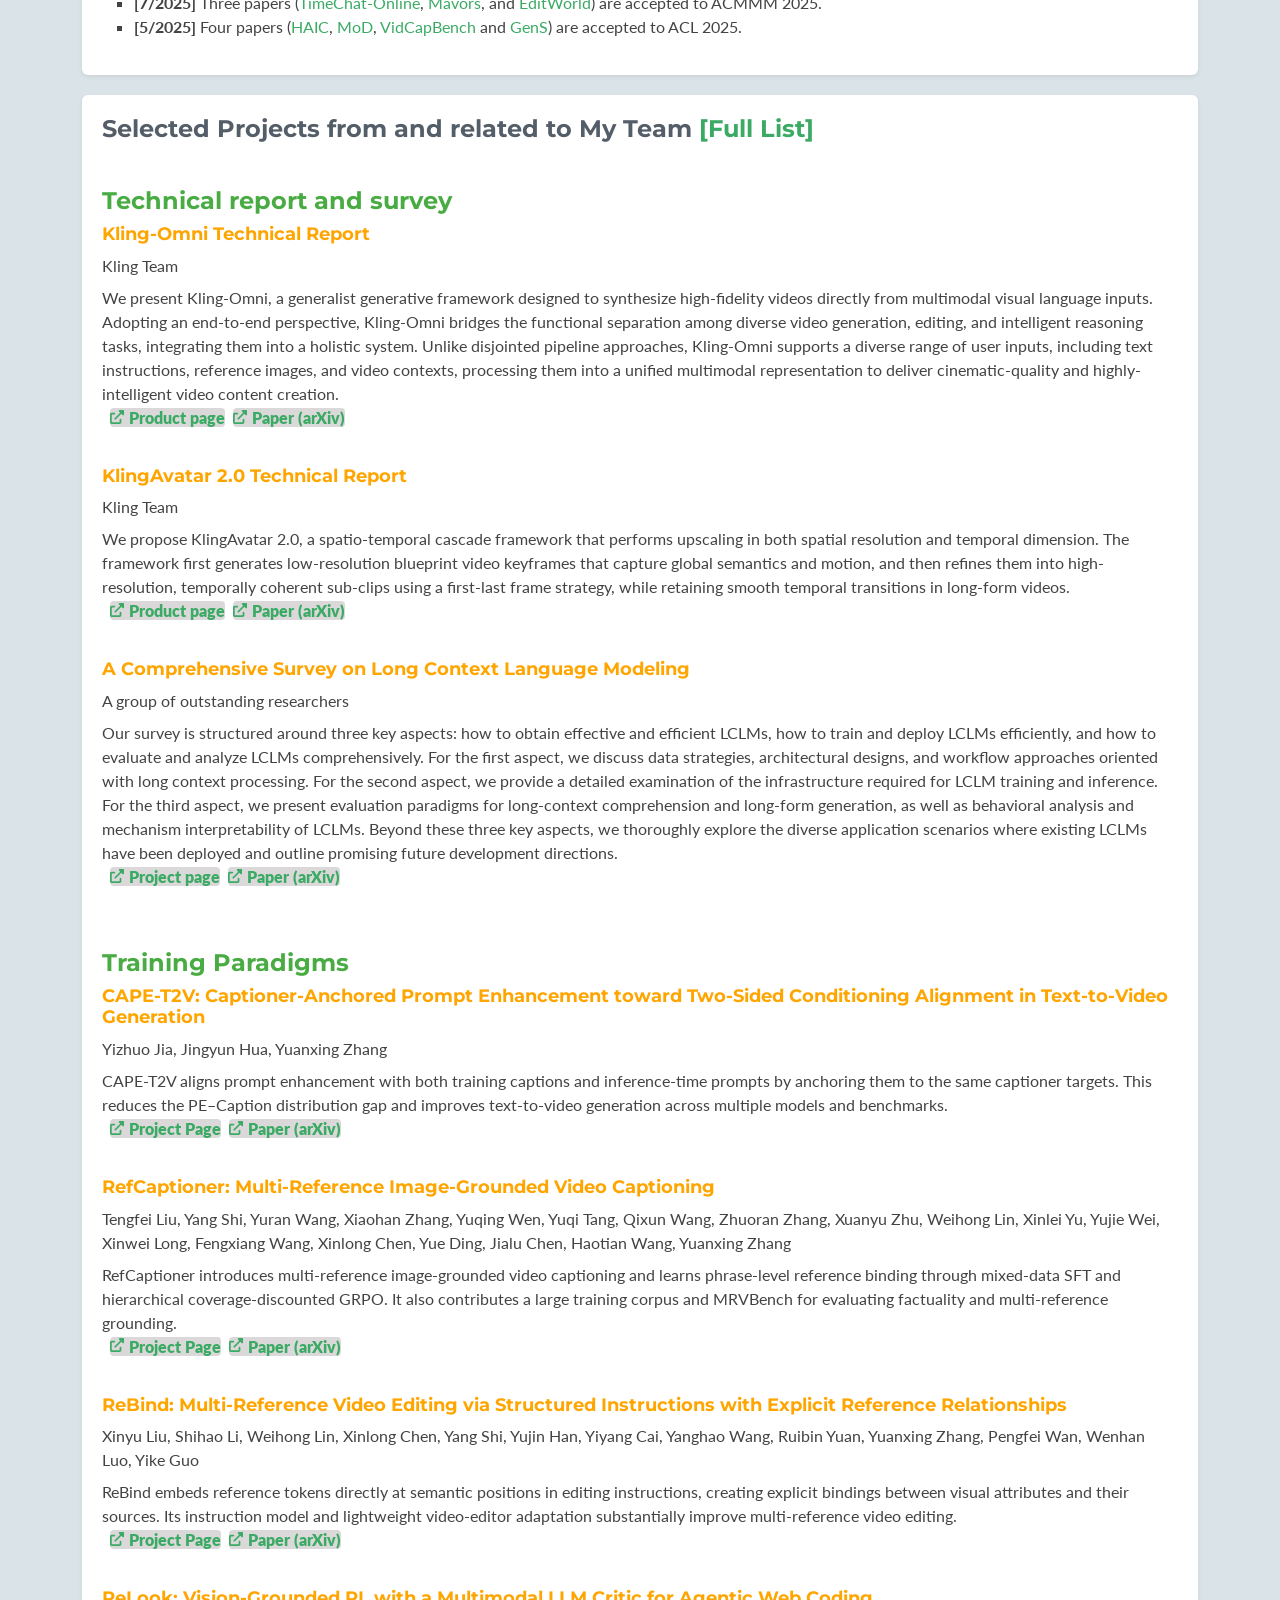
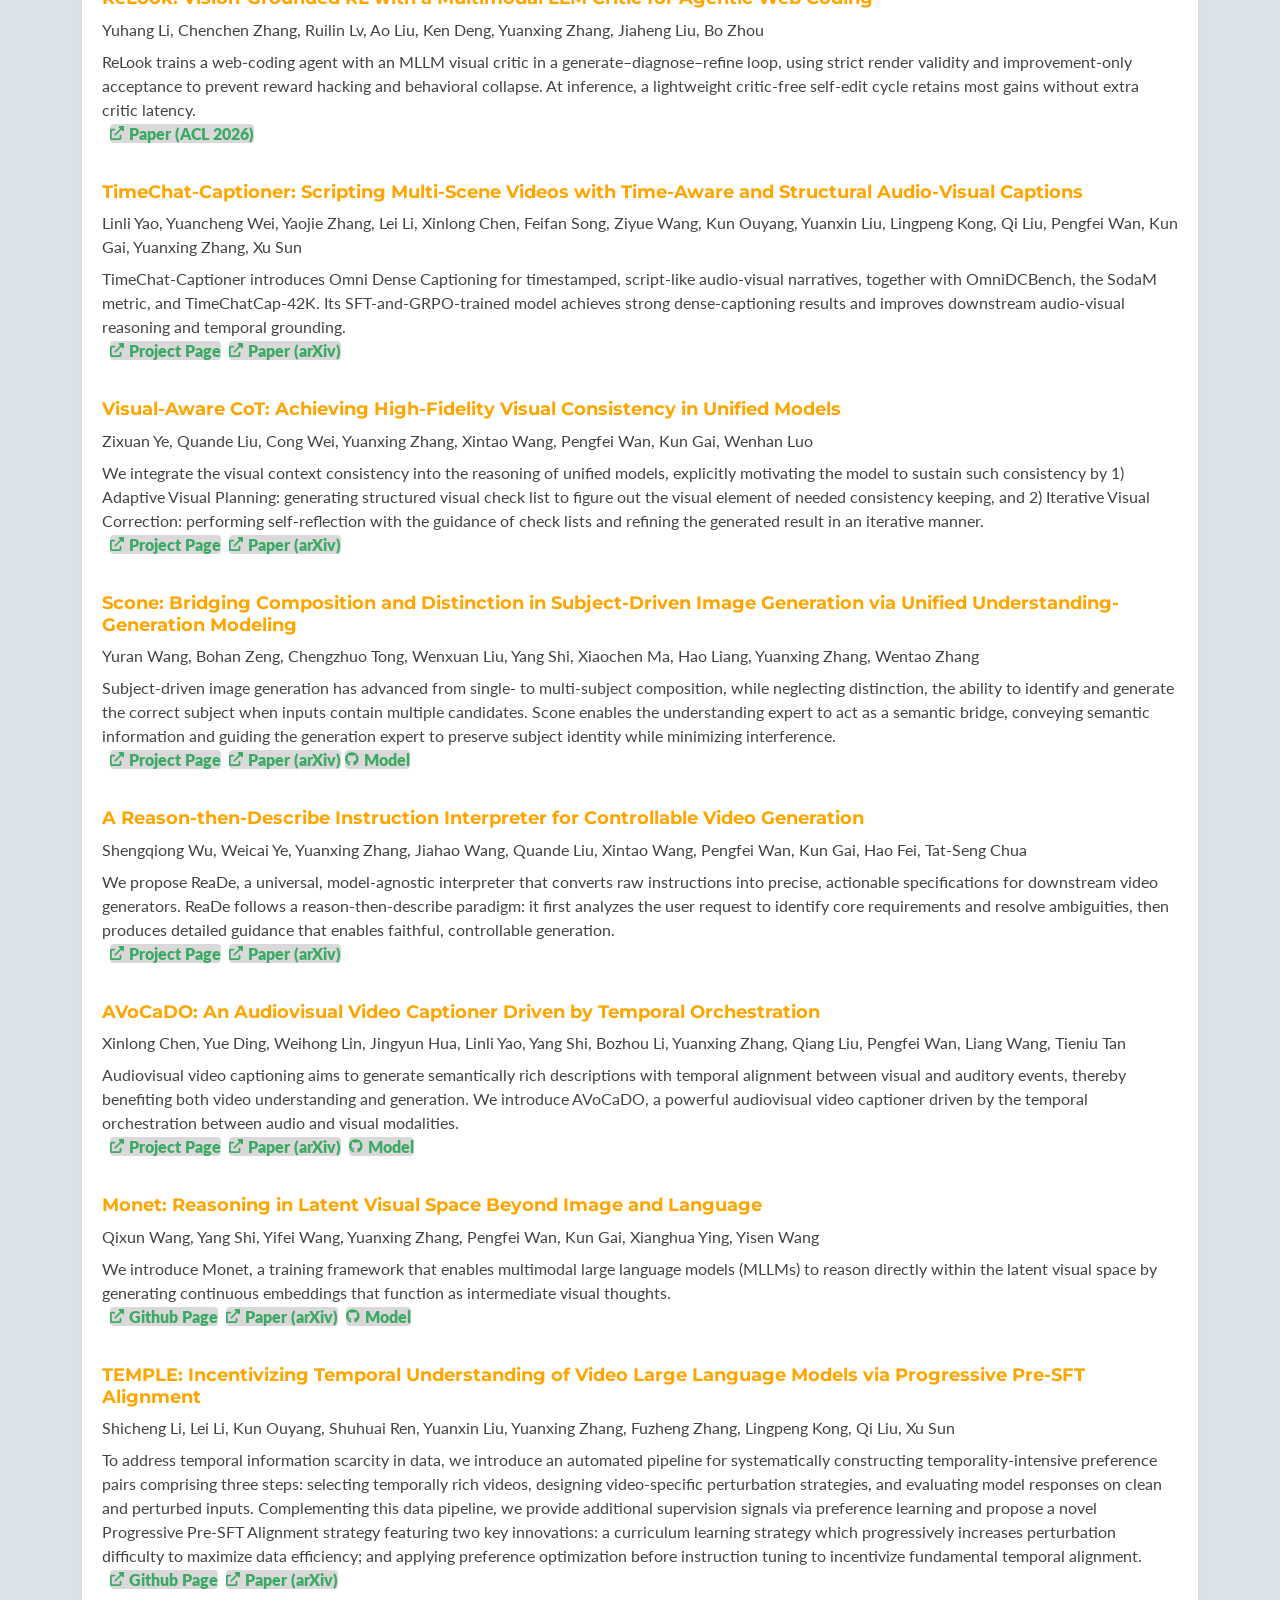
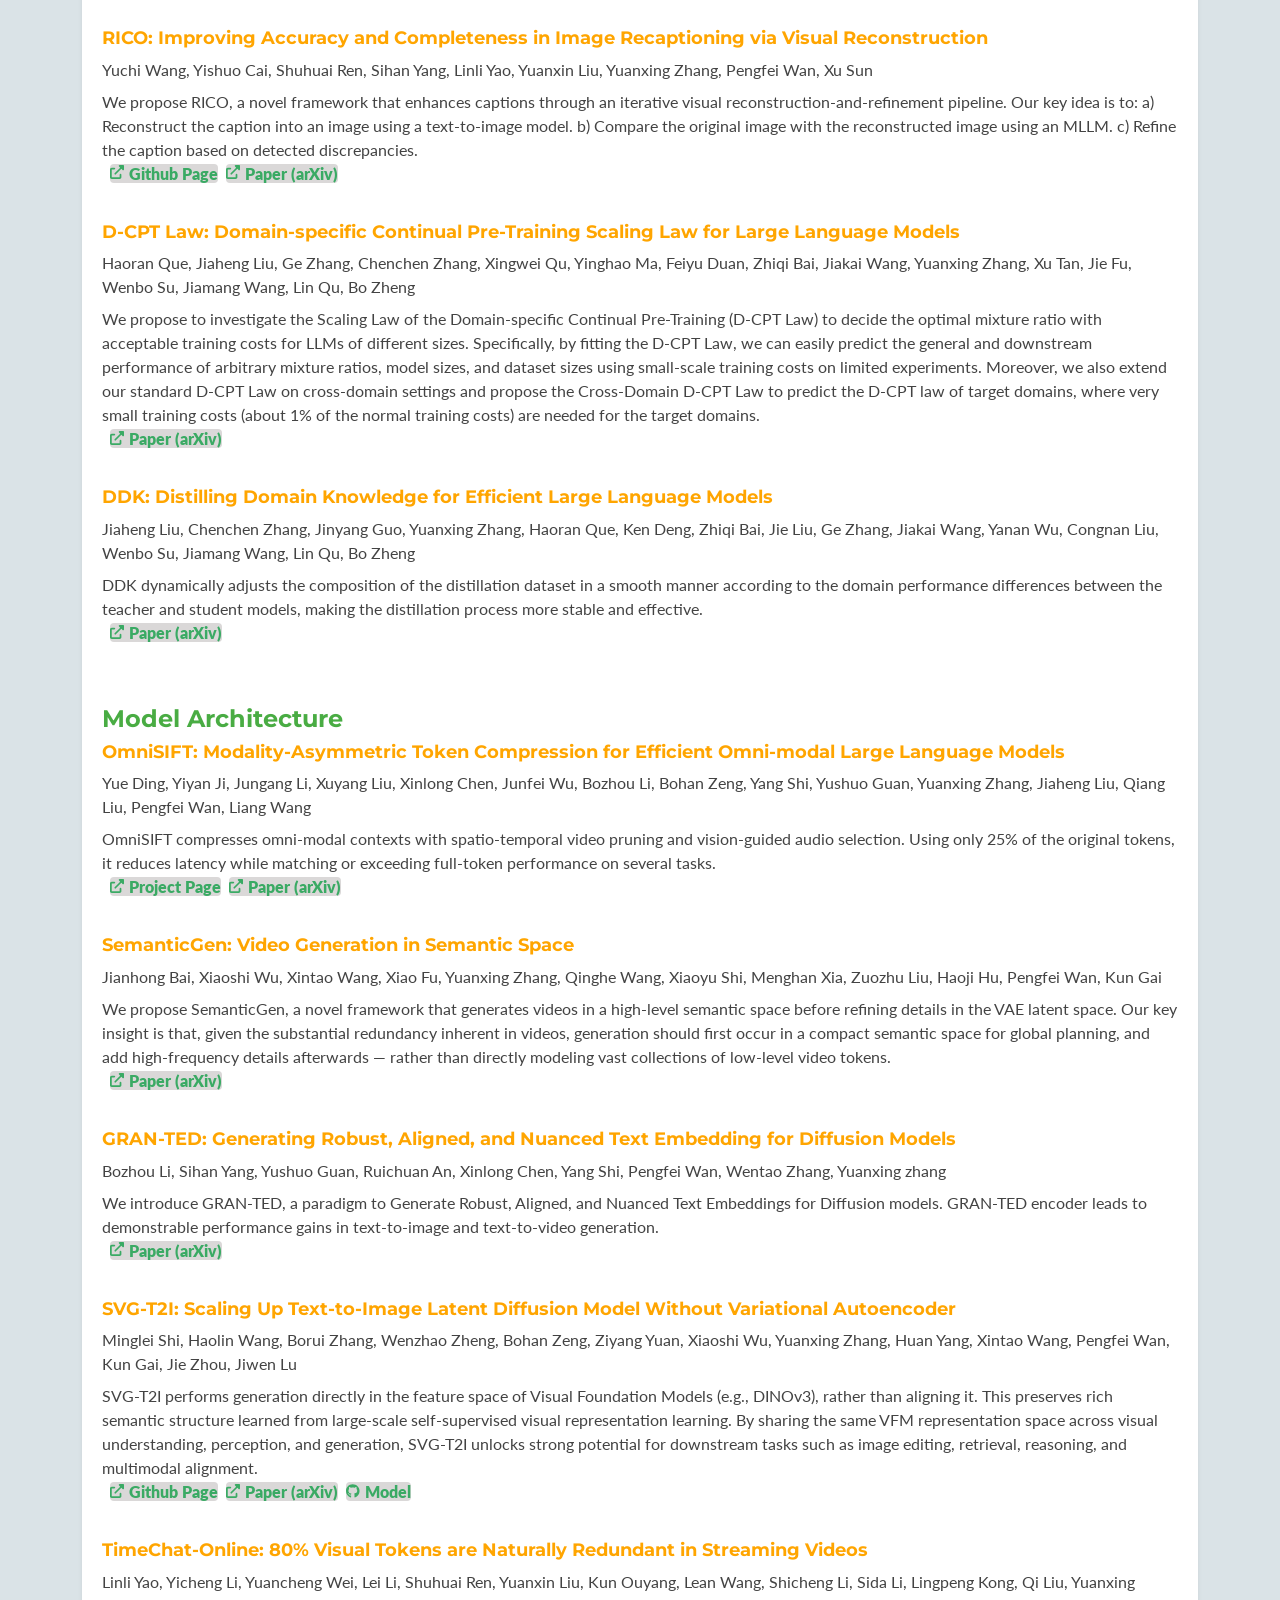
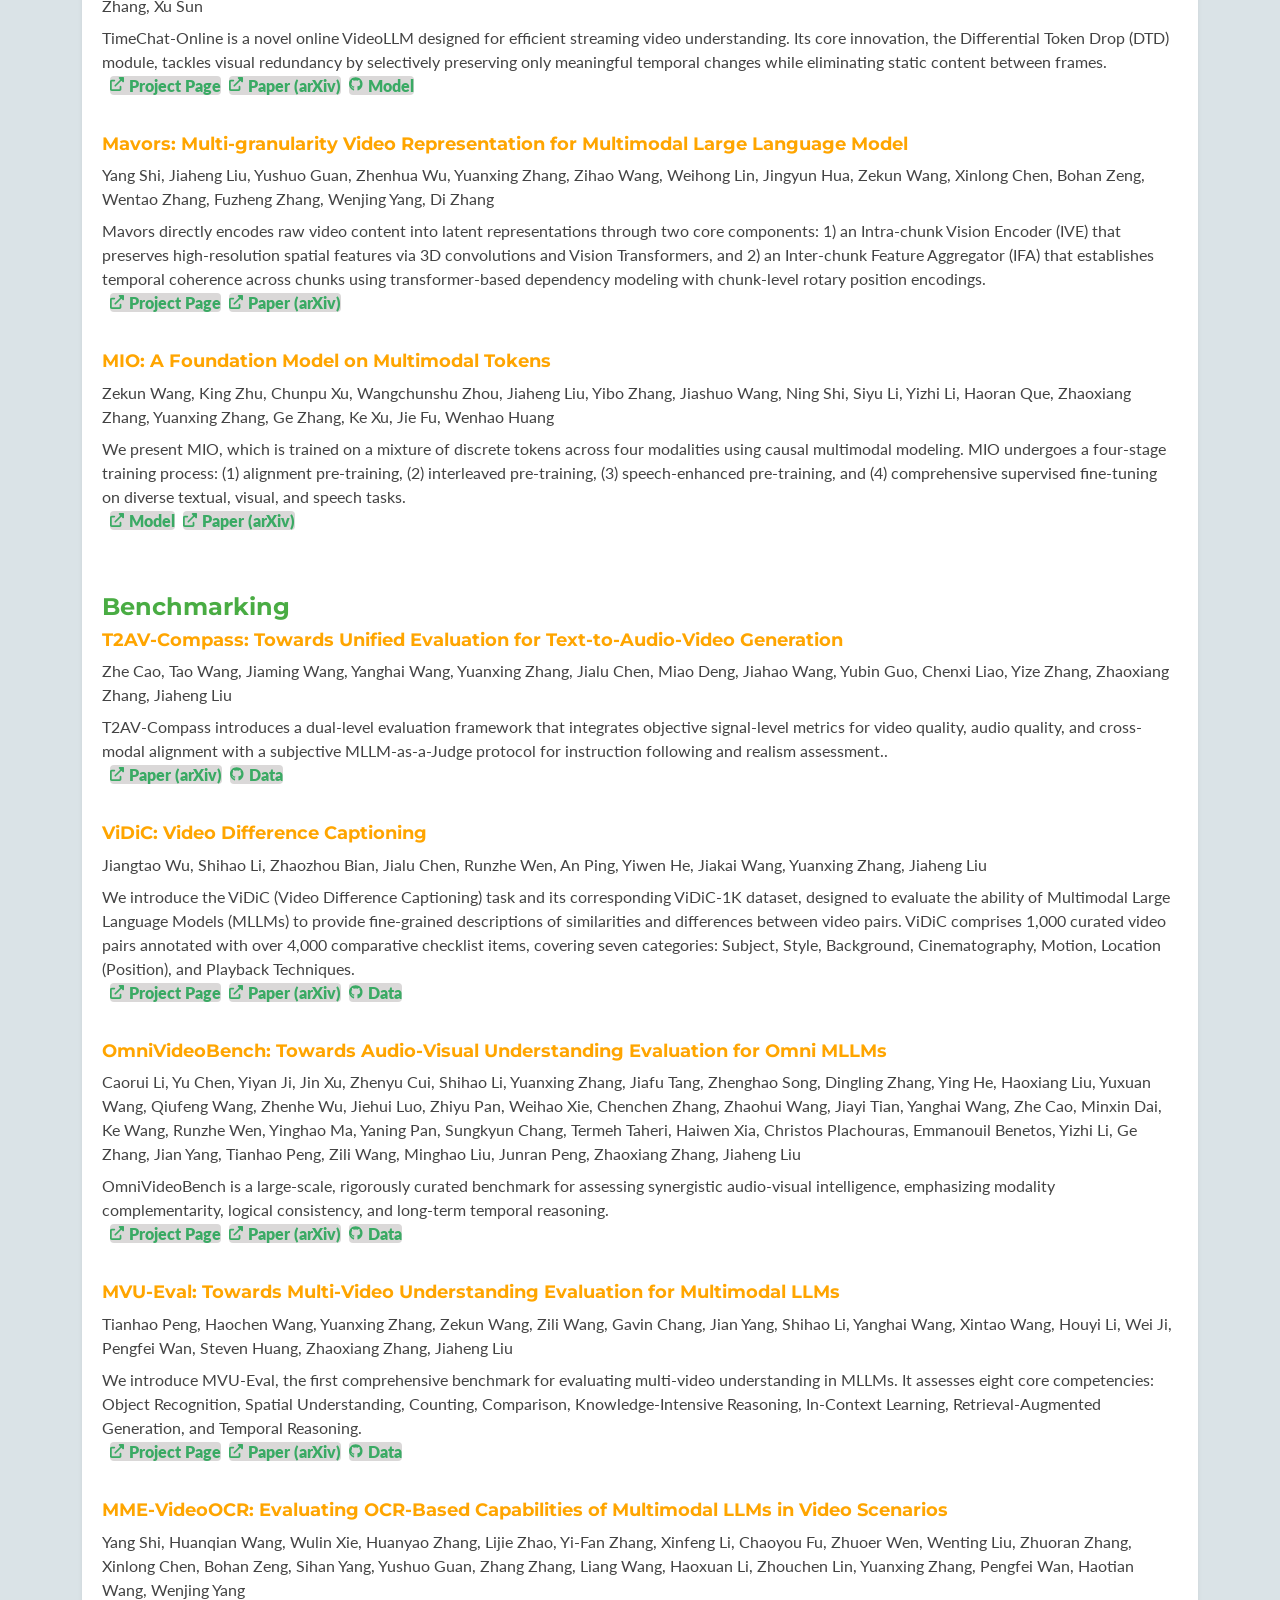
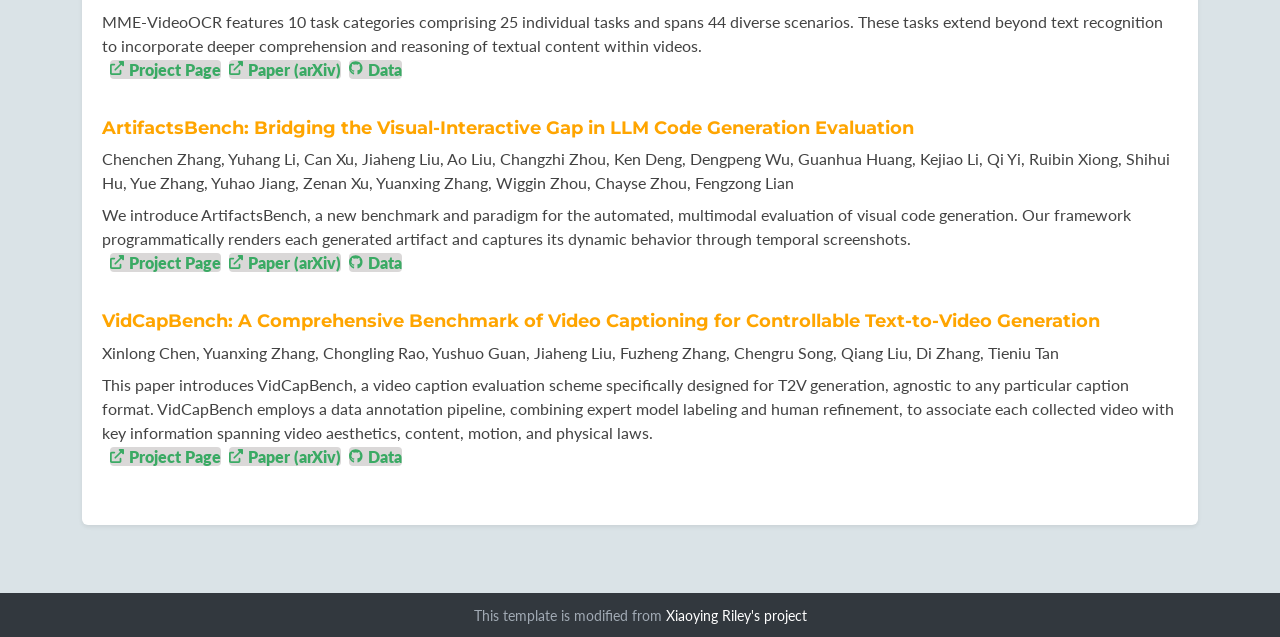
==== commit a6953a63: "Update EMNLP" ====
--- a/index.html
+++ b/index.html
@@ -164,6 +164,9 @@
             <div class="item-content">
               <ul class="resume-list" style="list-style: outside; list-style-type: square">
                 <li>
+                  <b>[08/2026]</b> Five papers from my group and collaborators have been accepted by EMNLP (<a href="https://arxiv.org/abs/2606.21949" target="_blank">CapReCorn-1K</a>, <a href="https://arxiv.org/abs/2606.01993" target="_blank">MMG2Skill</a>, <a href="https://arxiv.org/abs/2508.13186" target="_blank">MM-BrowseComp</a>, <a href="https://arxiv.org/abs/2607.12820" target="_blank">AVSCap</a> and <a href="https://arxiv.org/abs/2507.04952" target="_blank">ArtifactsBench</a>).
+                </li>
+                <li>
                   <b>[07/2026]</b> Two papers from my group and collaborators have been accepted by ACM MM (SPACE and Video* Bench).
                 </li>
                 <li>
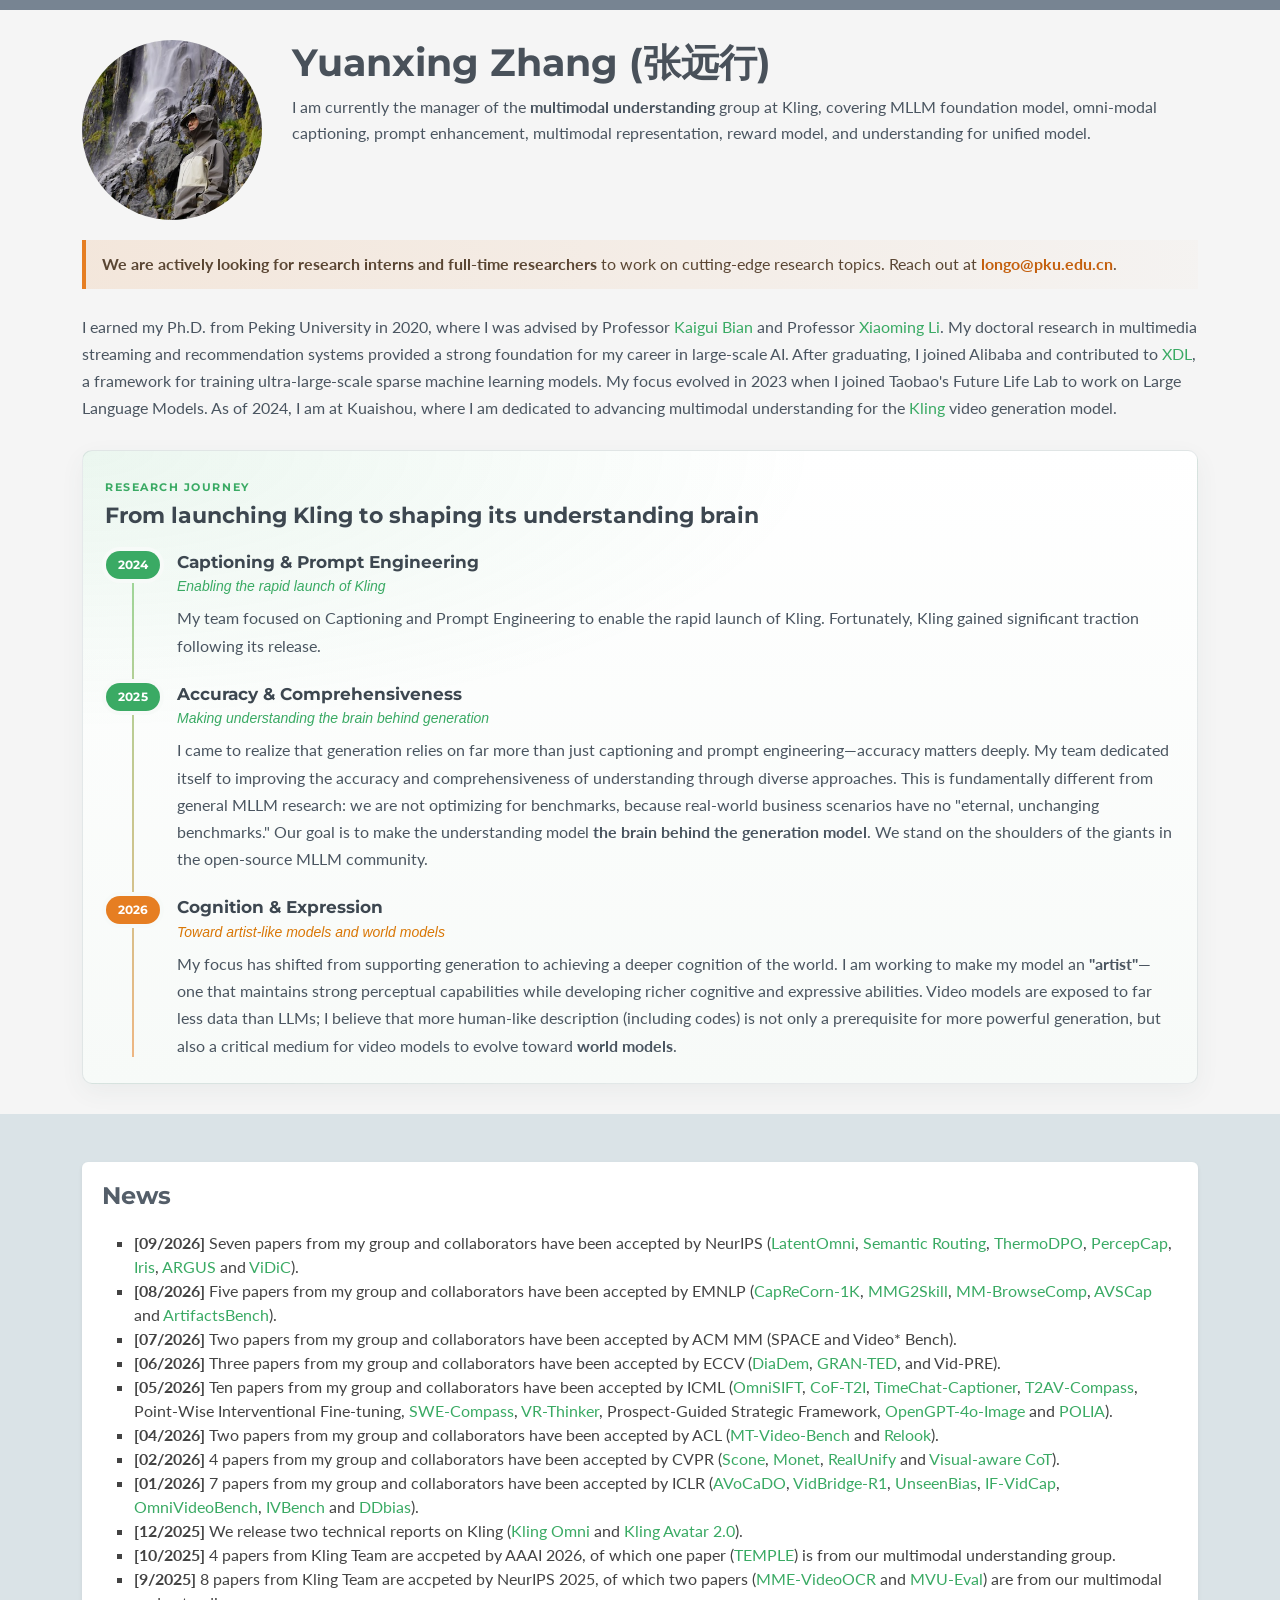
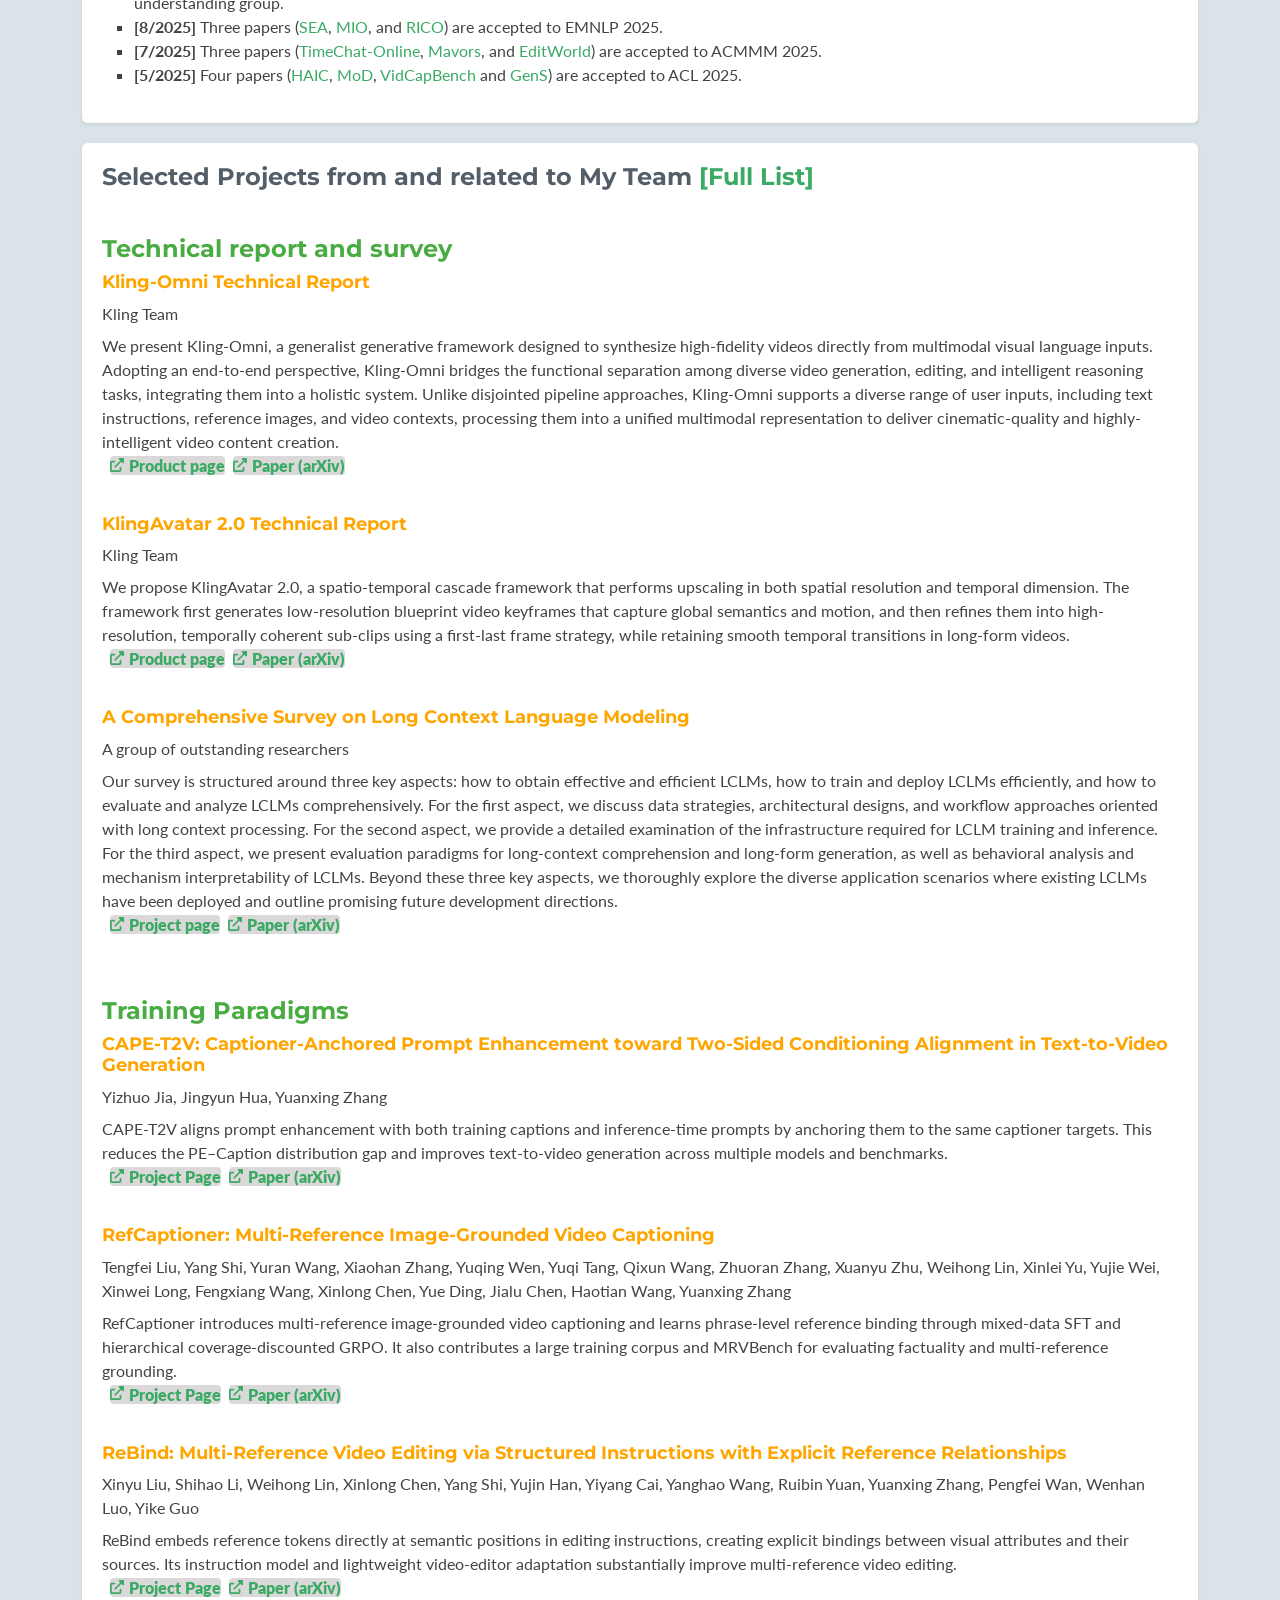
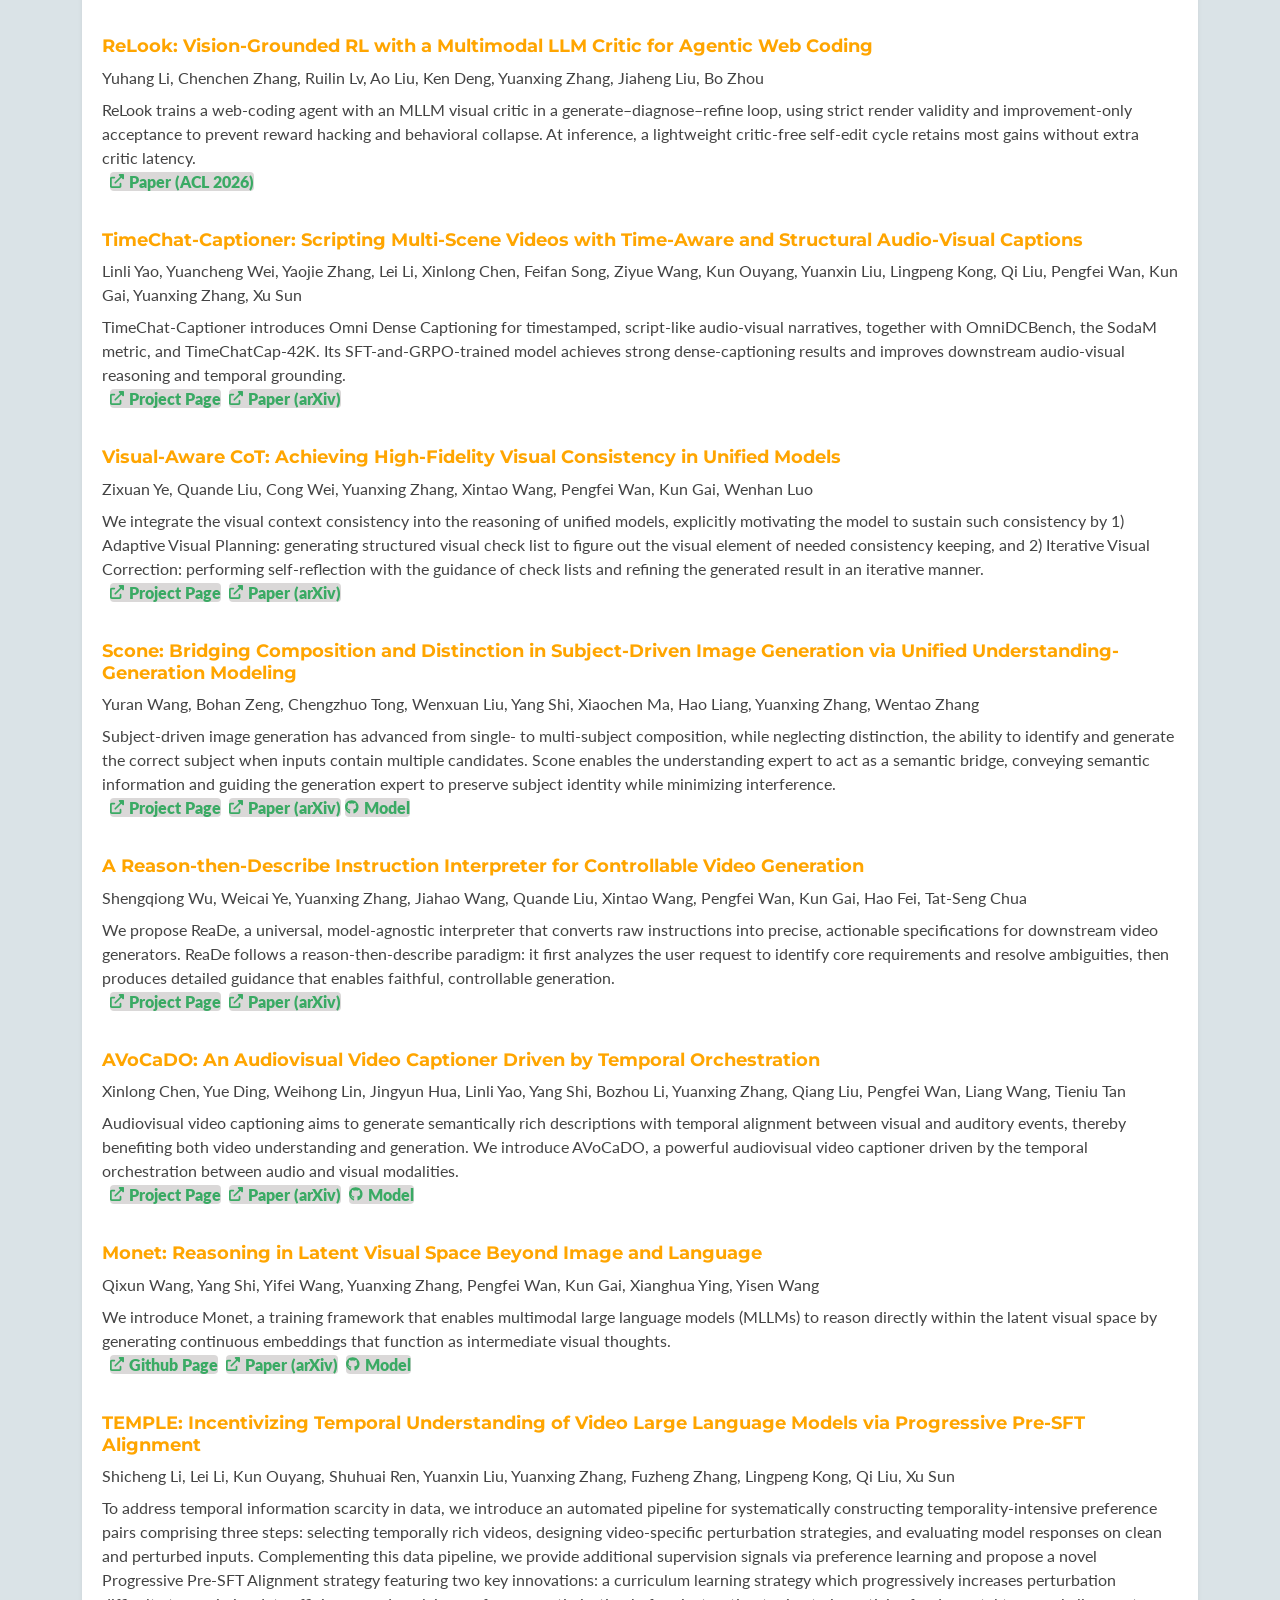
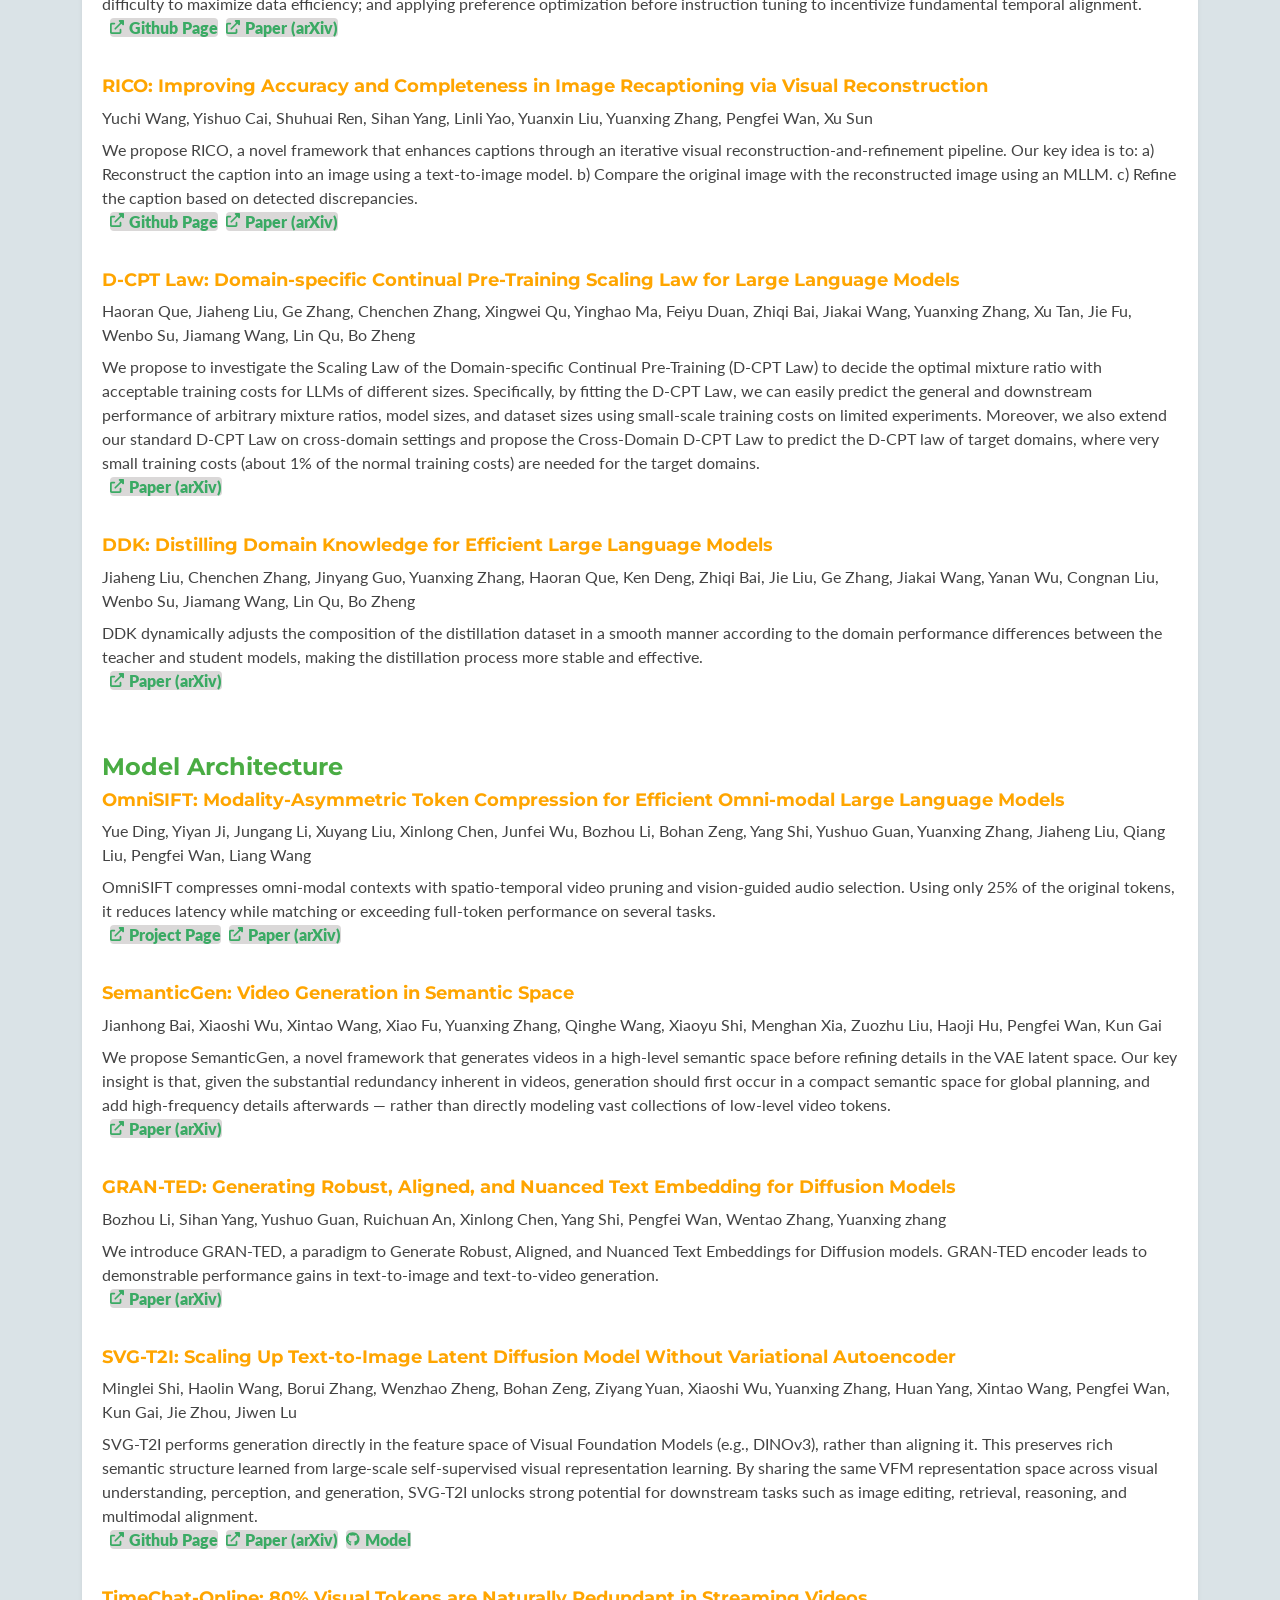
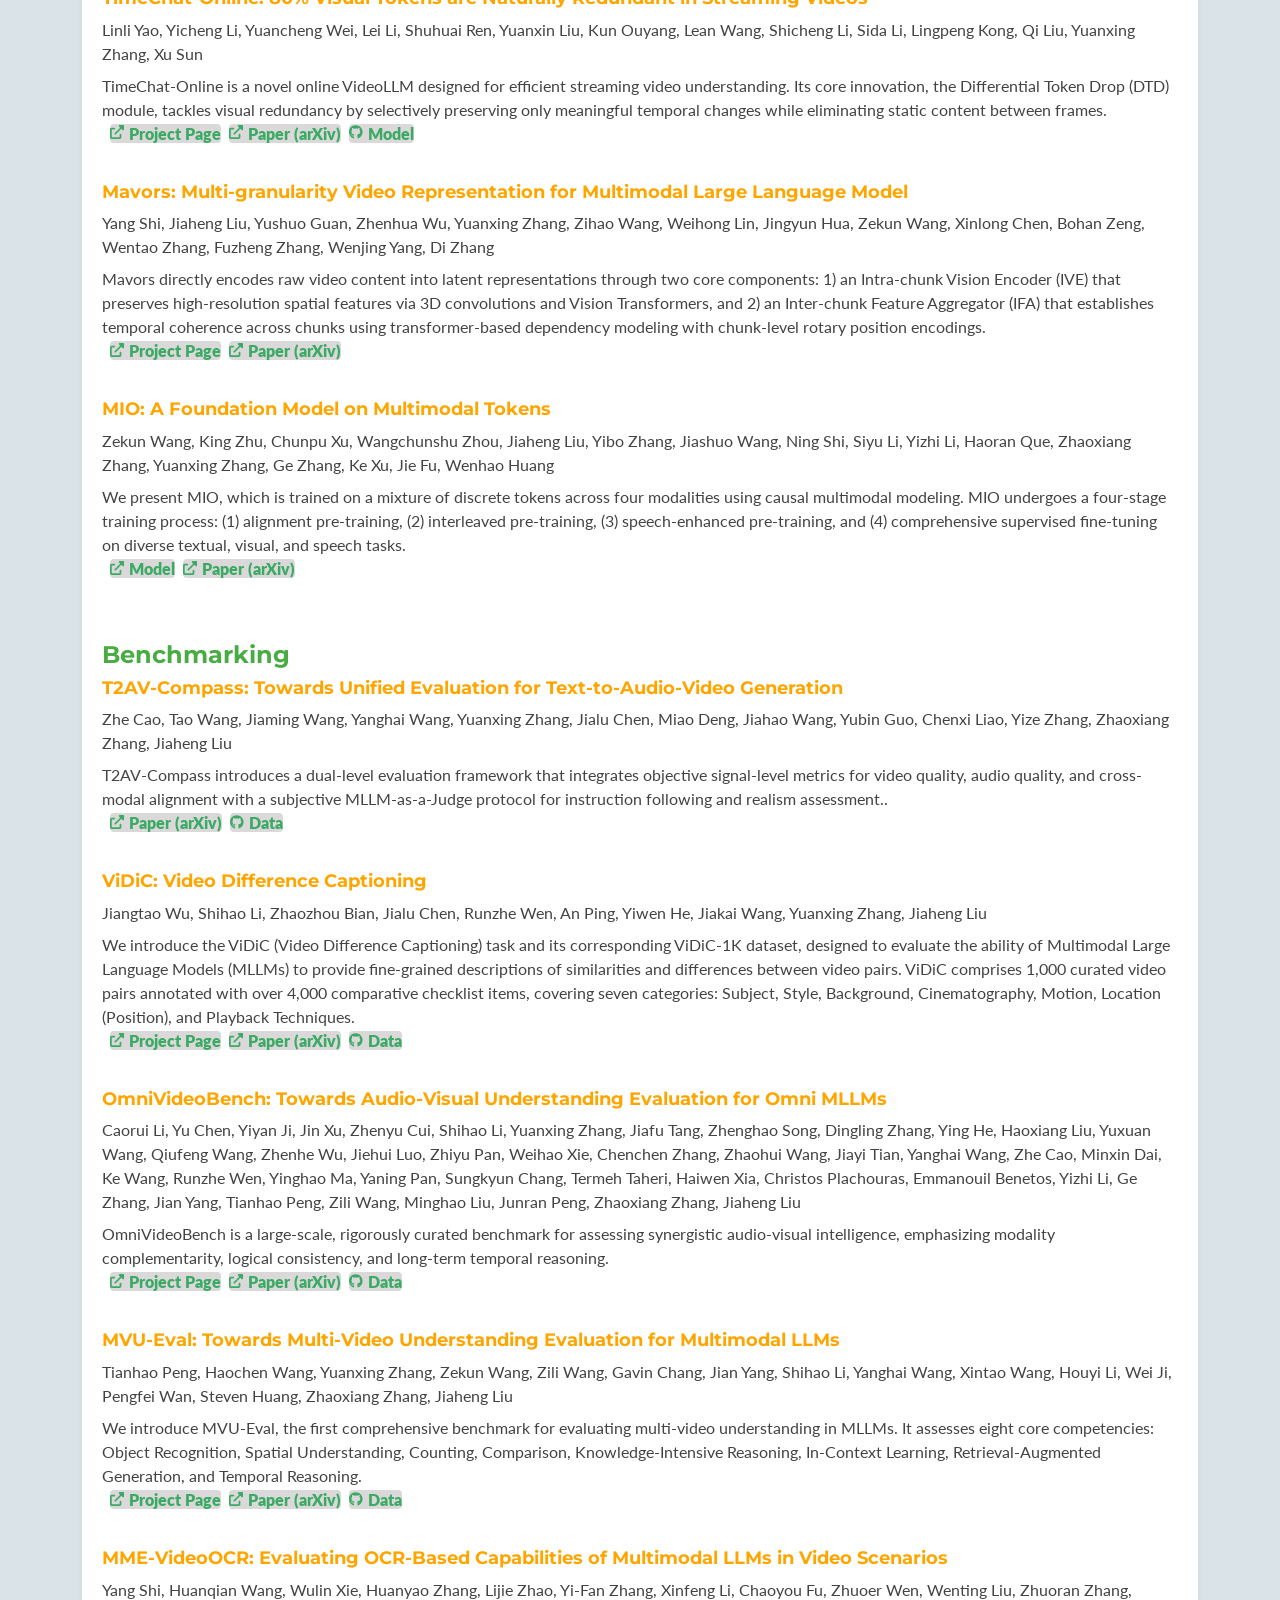
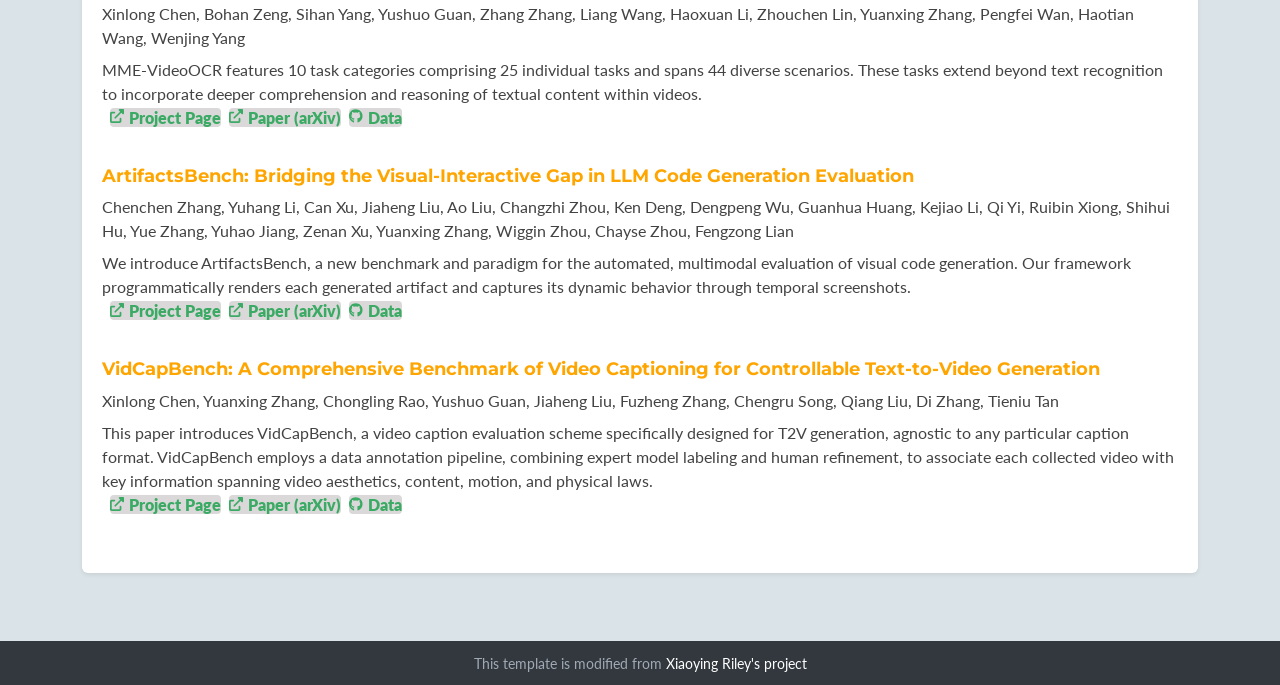
==== commit e975358d: "update NeurIPS" ====
--- a/index.html
+++ b/index.html
@@ -112,7 +112,7 @@
                   <h3 class="journey-title">Cognition &amp; Expression</h3>
                   <p class="journey-theme">Toward artist-like models and world models</p>
                   <p>
-                    My focus has shifted from supporting generation to achieving a deeper cognition of the world. I am working to make my model an <strong>"artist"</strong>—one that maintains strong perceptual capabilities while developing richer cognitive and expressive abilities. Video models are exposed to far less data than LLMs; I believe that more human-like description is not only a prerequisite for more powerful generation, but also a critical medium for video models to evolve toward <strong>world models</strong>.
+                    My focus has shifted from supporting generation to achieving a deeper cognition of the world. I am working to make my model an <strong>"artist"</strong>—one that maintains strong perceptual capabilities while developing richer cognitive and expressive abilities. Video models are exposed to far less data than LLMs; I believe that more human-like description (including codes) is not only a prerequisite for more powerful generation, but also a critical medium for video models to evolve toward <strong>world models</strong>.
                   </p>
                 </div>
               </li>
@@ -164,6 +164,9 @@
             <div class="item-content">
               <ul class="resume-list" style="list-style: outside; list-style-type: square">
                 <li>
+                  <b>[09/2026]</b> Seven papers from my group and collaborators have been accepted by NeurIPS (<a href="https://arxiv.org/abs/2605.22012" target="_blank">LatentOmni</a>, <a href="https://arxiv.org/abs/2602.03510" target="_blank">Semantic Routing</a>, <a href="https://arxiv.org/abs/2608.20011" target="_blank">ThermoDPO</a>, <a href="https://arxiv.org/abs/2607.20389" target="_blank">PercepCap</a>, <a href="https://neurips.cc/virtual/2026/loc/sydney/poster/149127" target="_blank">Iris</a>, <a href="https://arxiv.org/abs/2606.11670" target="_blank">ARGUS</a> and <a href="https://arxiv.org/abs/2512.03405" target="_blank">ViDiC</a>).
+                </li>
+                <li>
                   <b>[08/2026]</b> Five papers from my group and collaborators have been accepted by EMNLP (<a href="https://arxiv.org/abs/2606.21949" target="_blank">CapReCorn-1K</a>, <a href="https://arxiv.org/abs/2606.01993" target="_blank">MMG2Skill</a>, <a href="https://arxiv.org/abs/2508.13186" target="_blank">MM-BrowseComp</a>, <a href="https://arxiv.org/abs/2607.12820" target="_blank">AVSCap</a> and <a href="https://arxiv.org/abs/2507.04952" target="_blank">ArtifactsBench</a>).
                 </li>
                 <li>
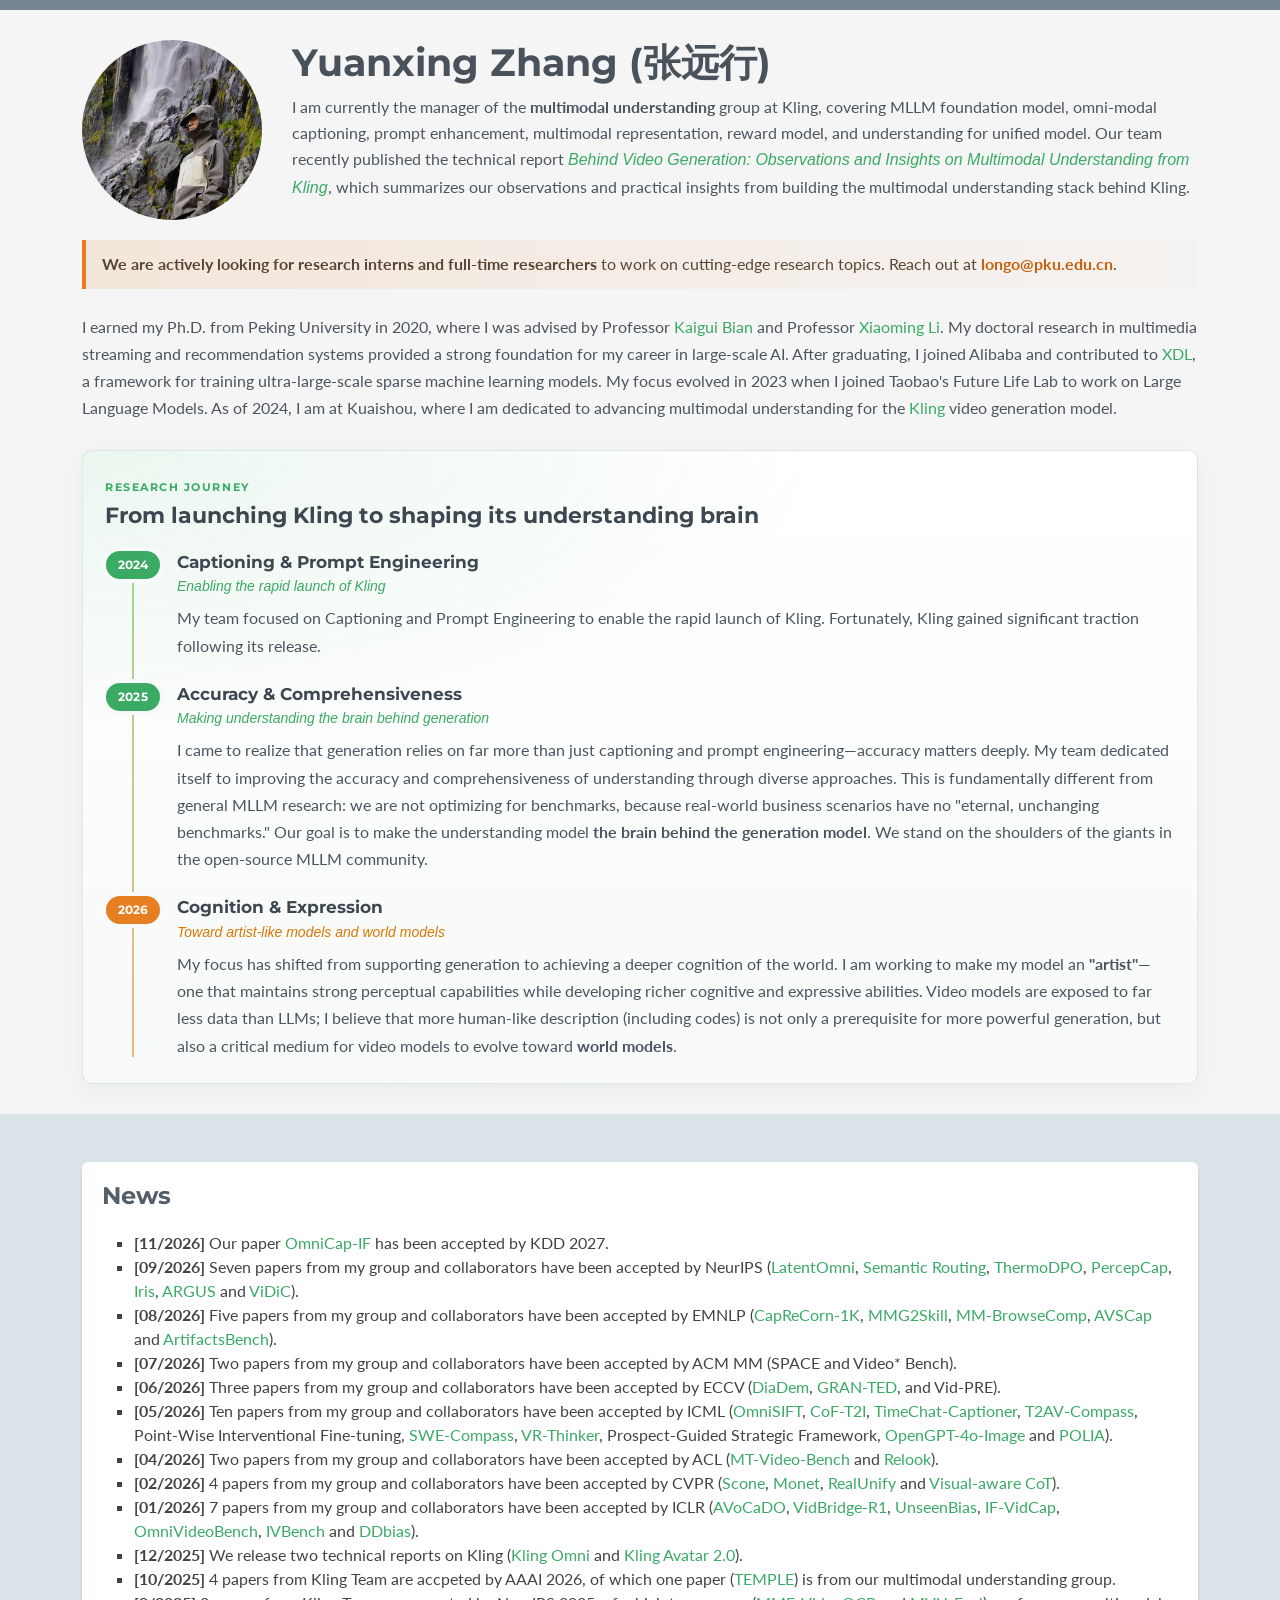
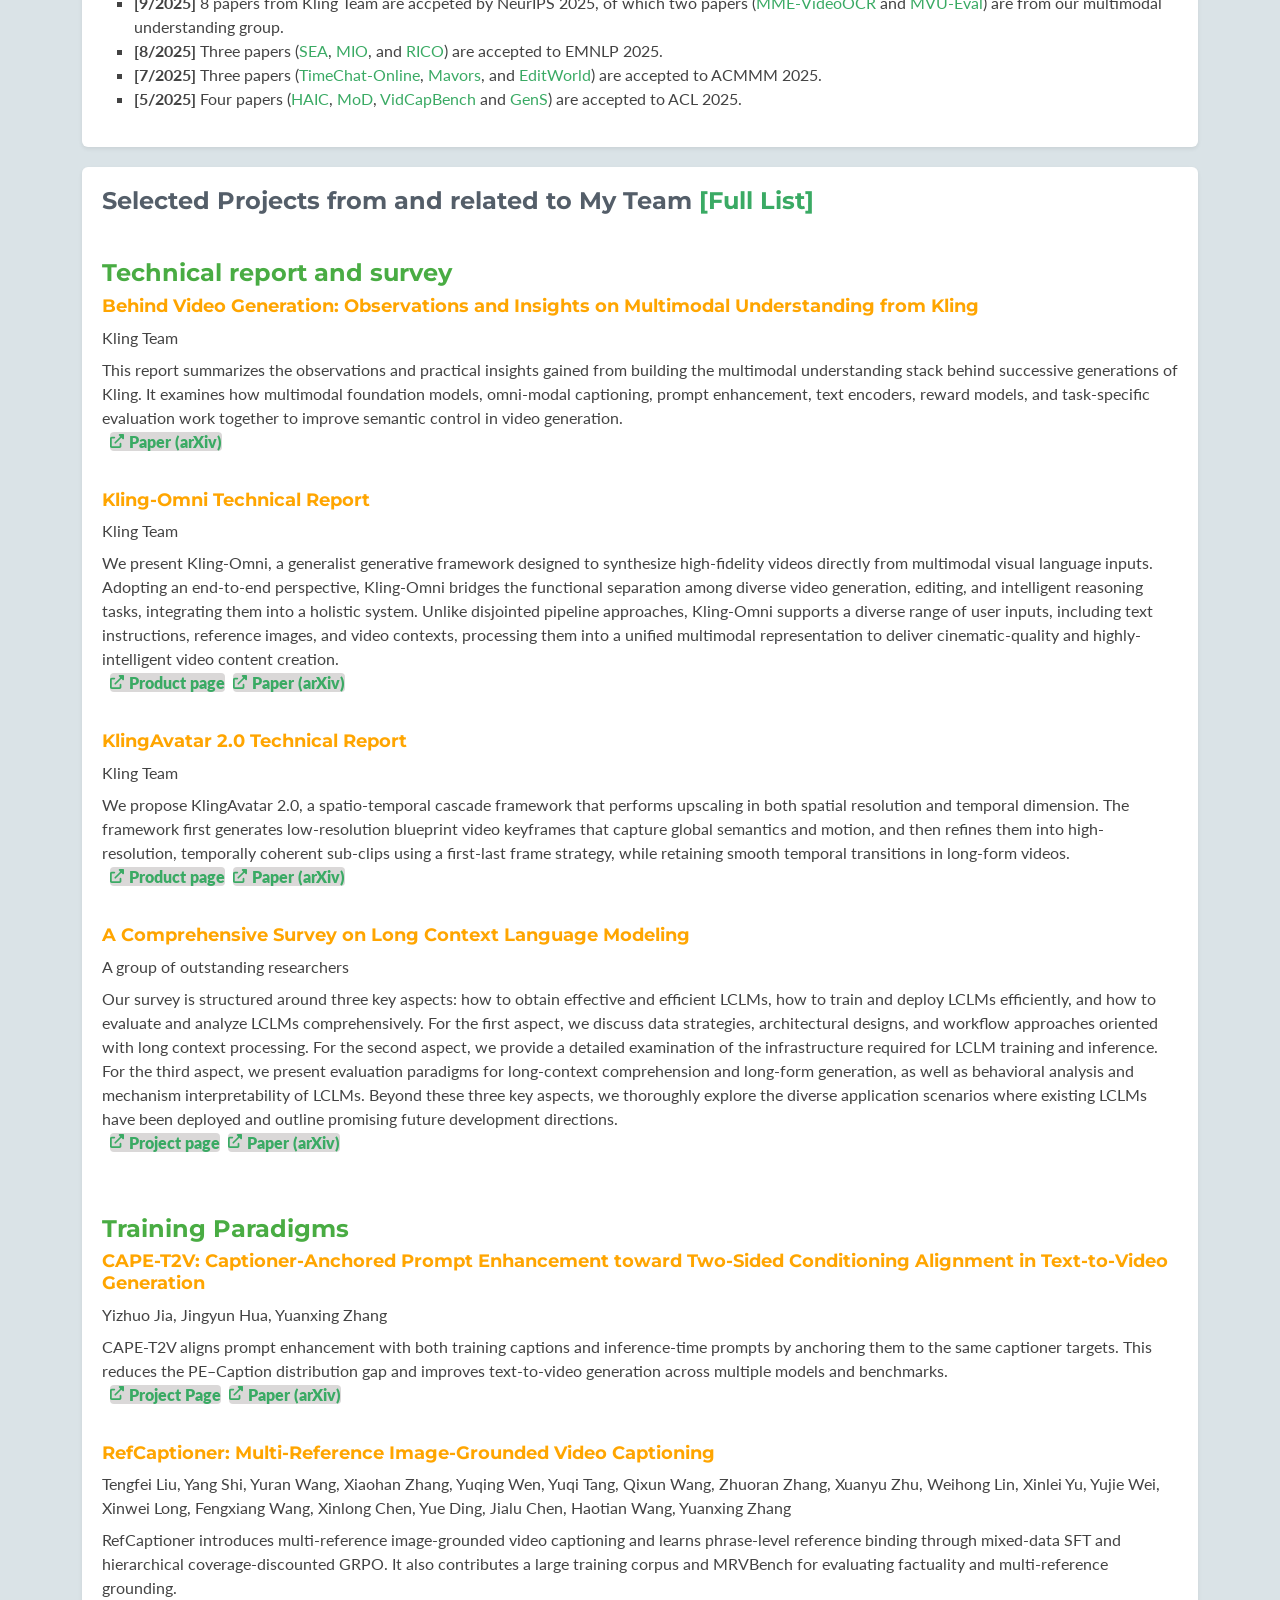
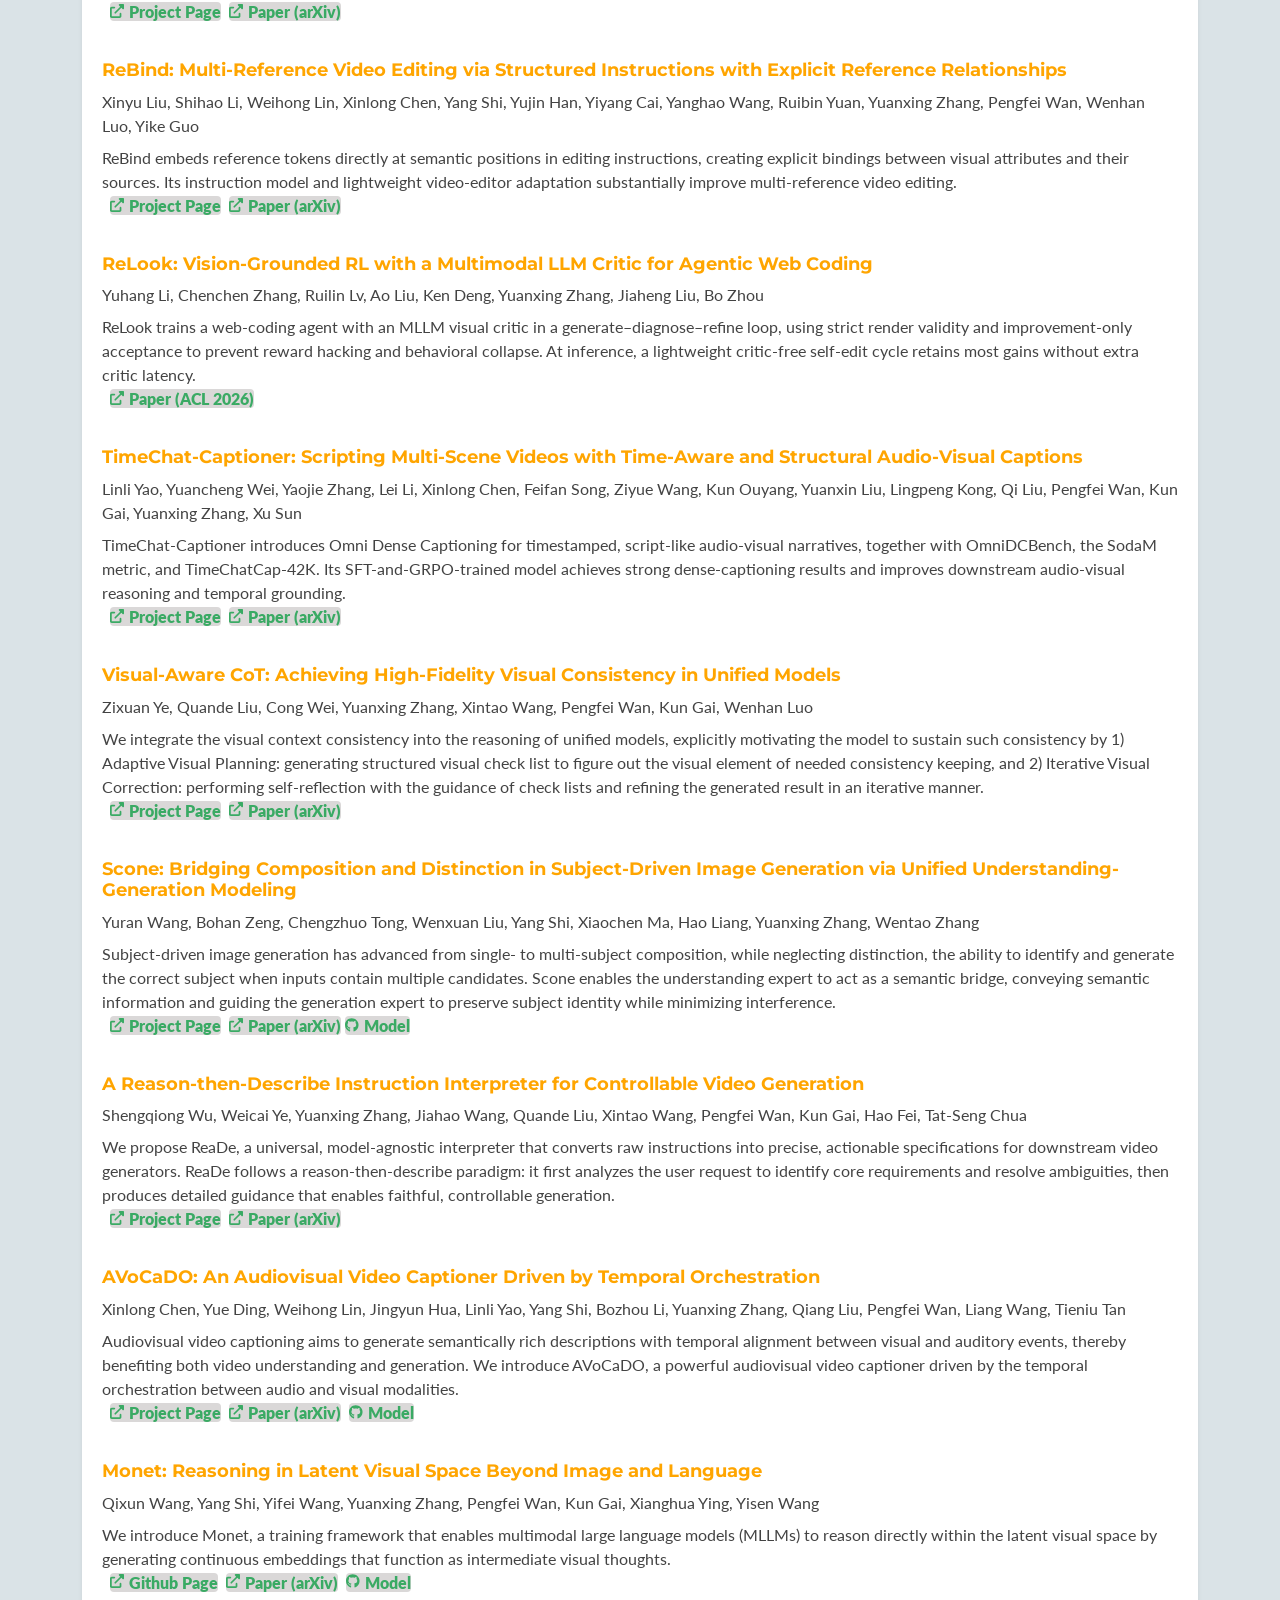
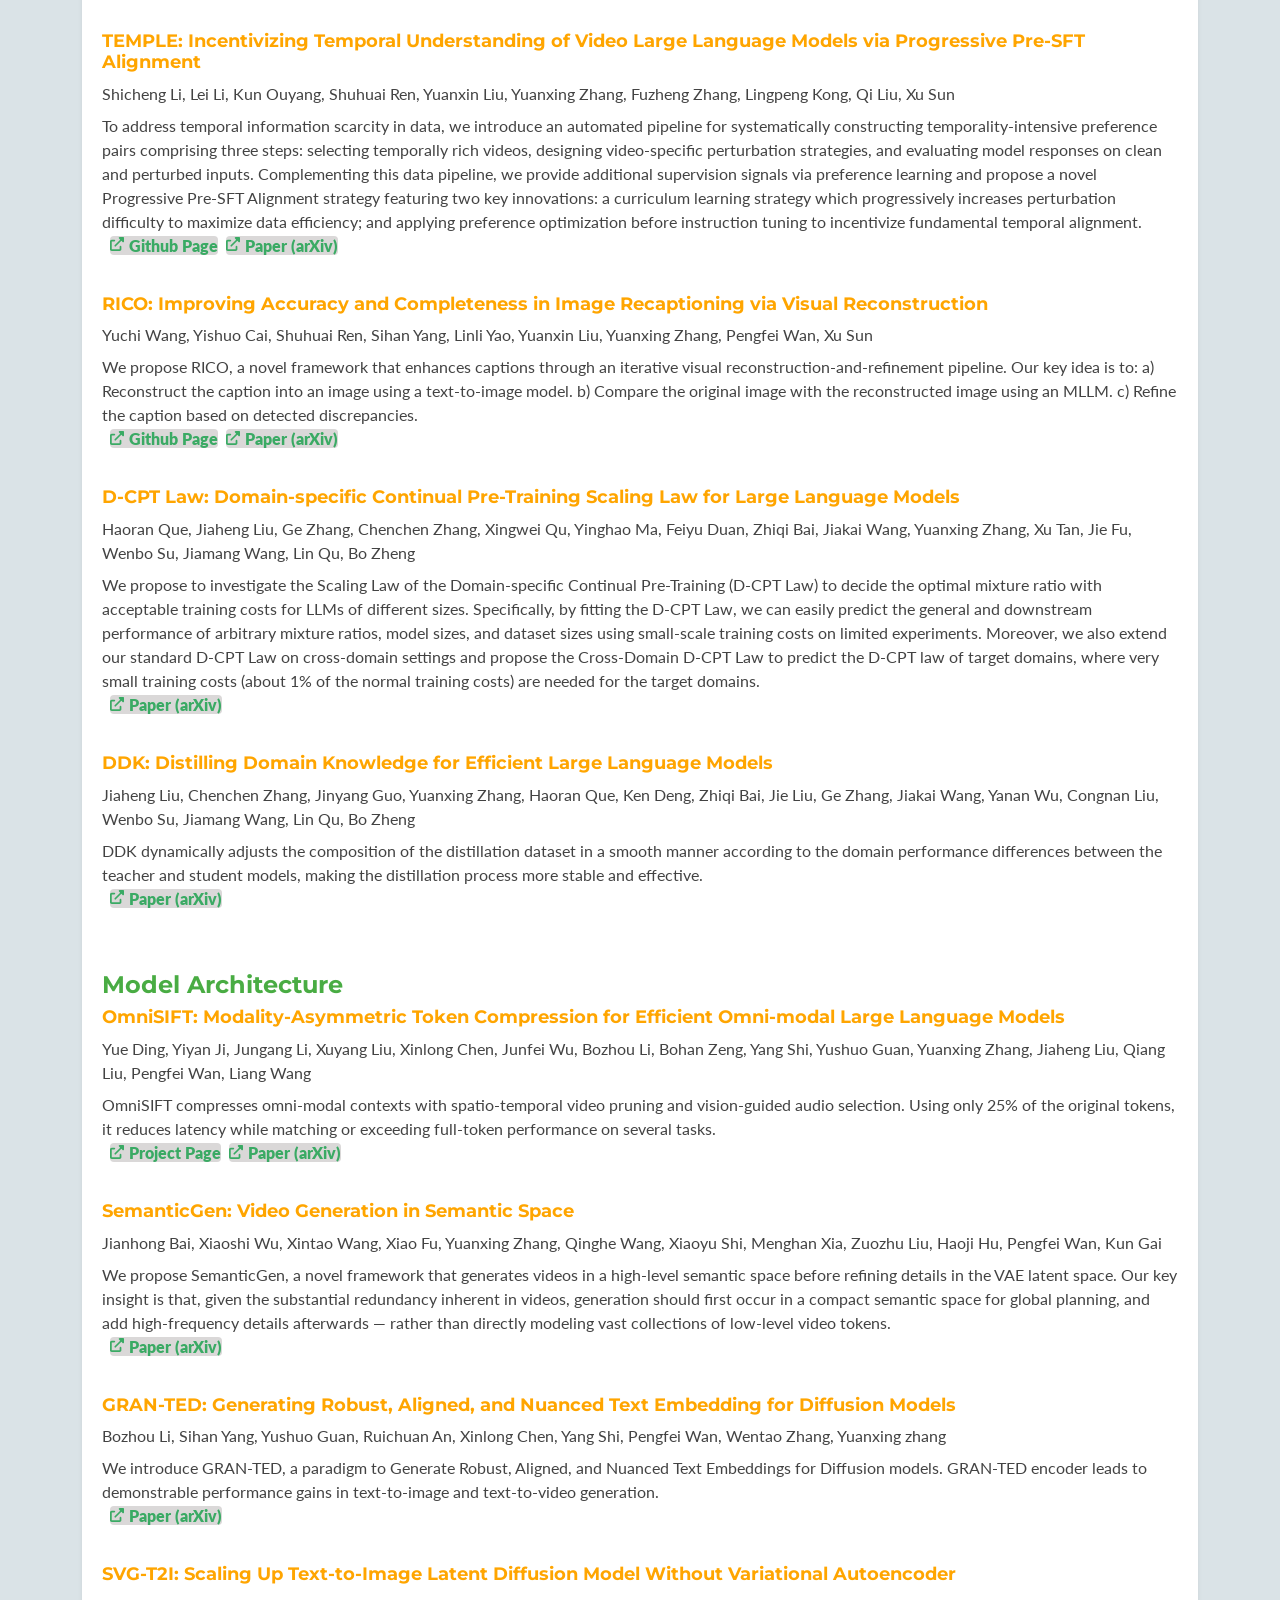
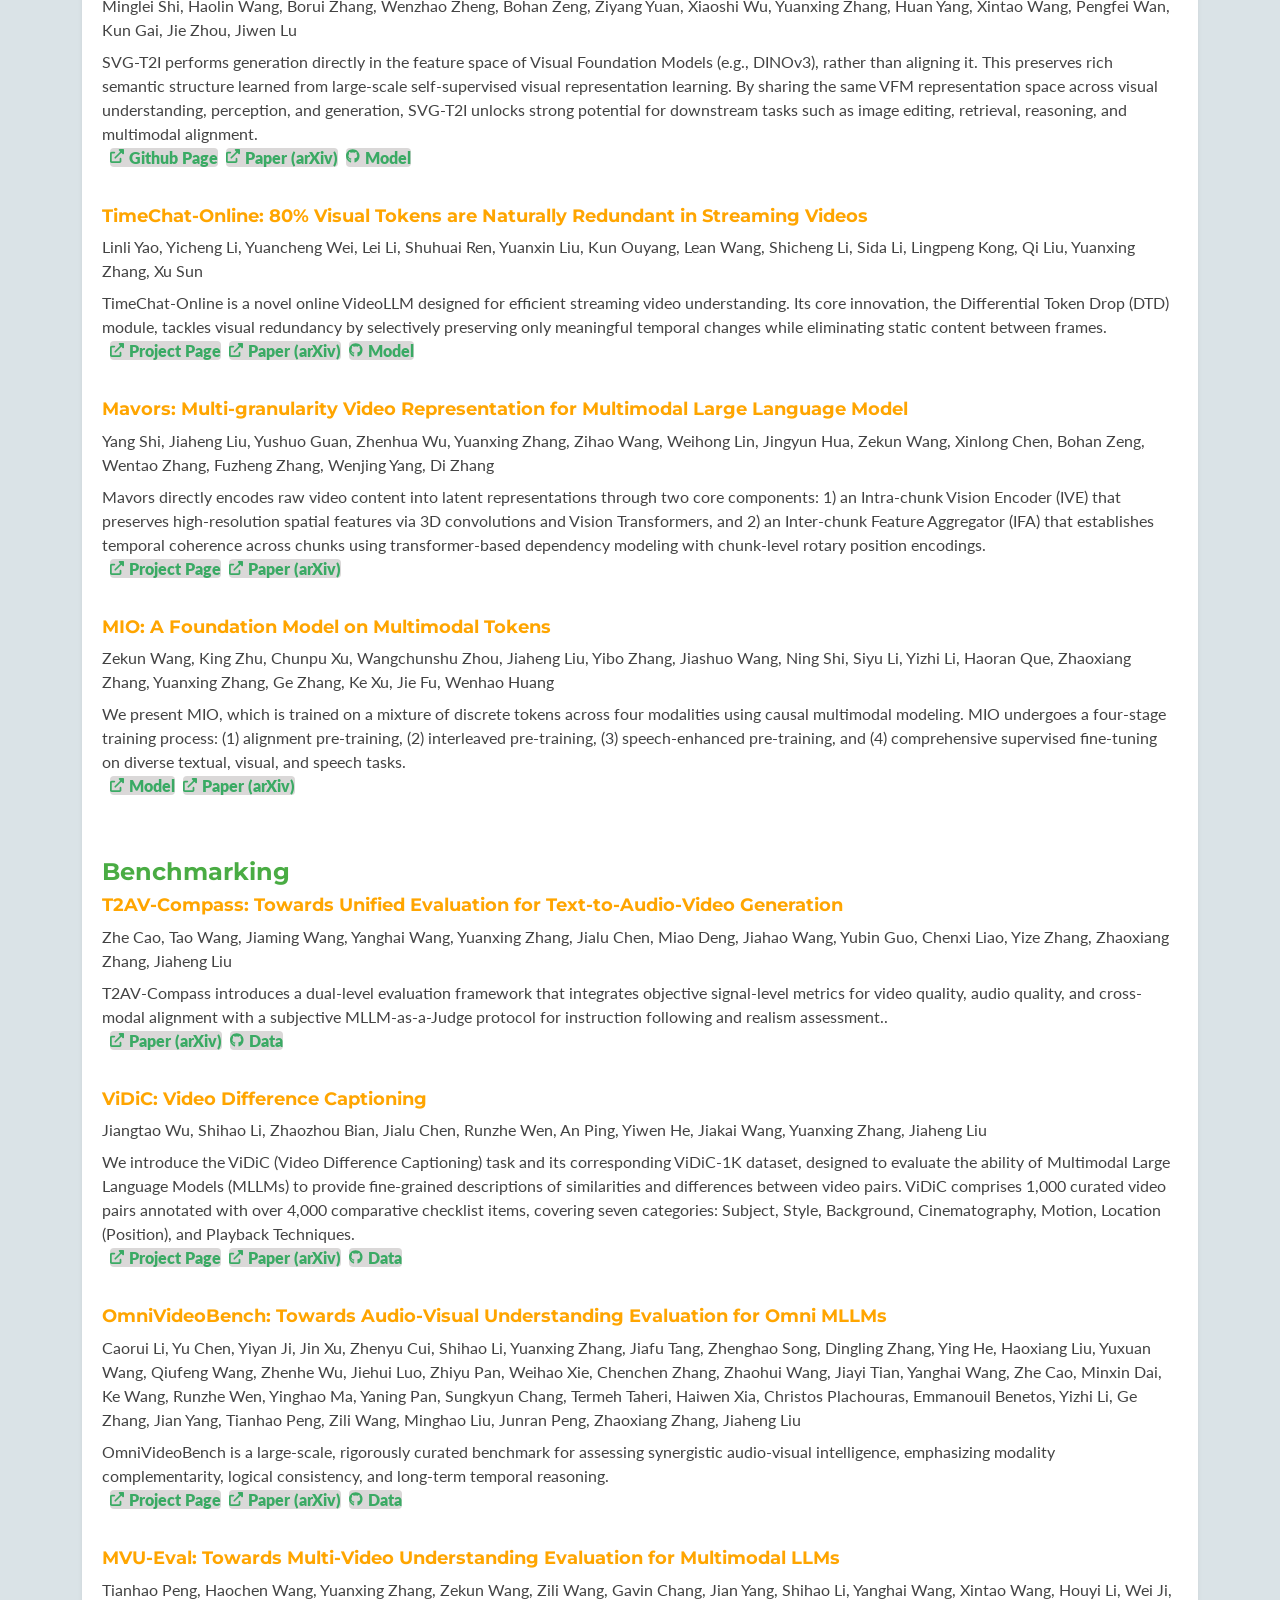
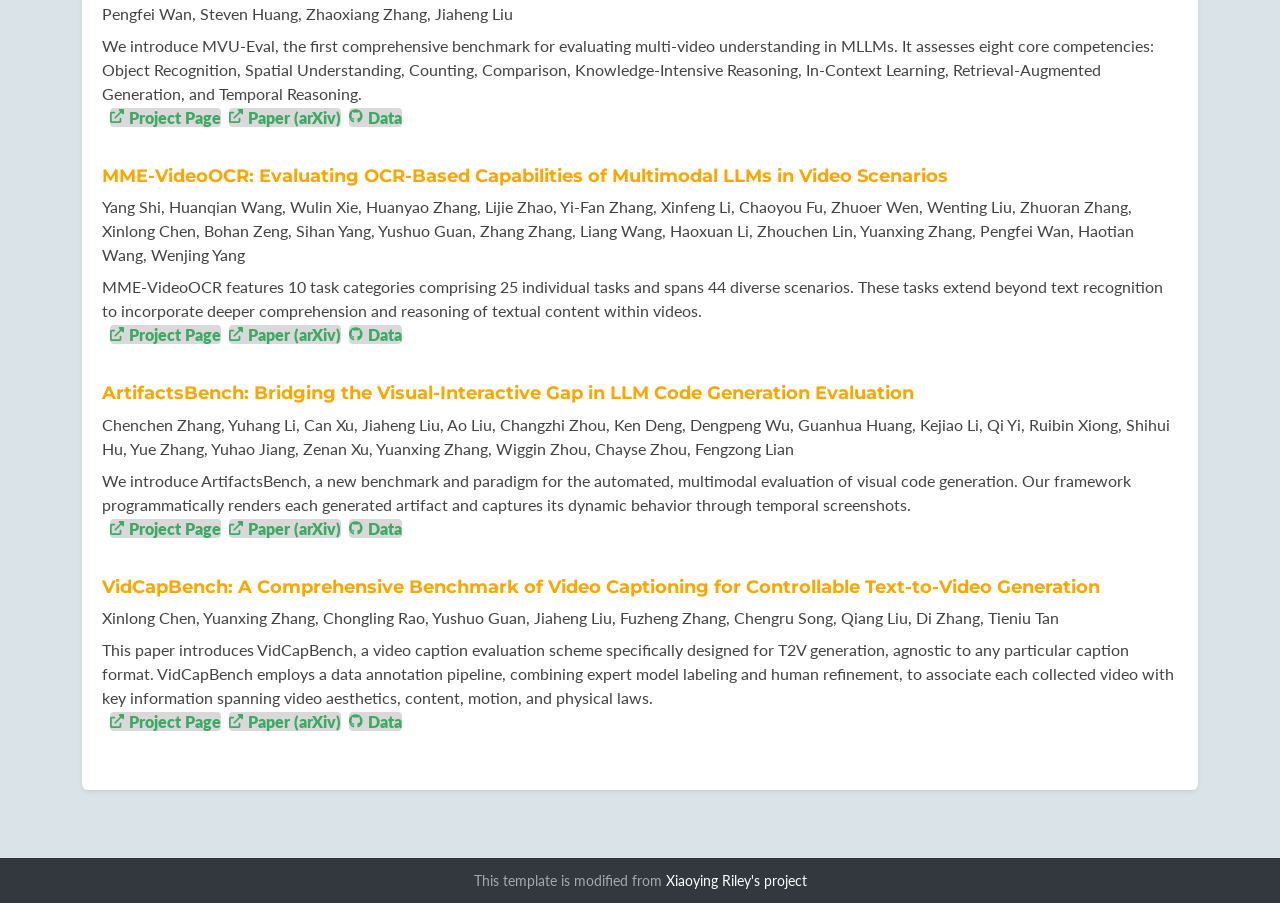
==== commit 393fd5b6: "update" ====
--- a/index.html
+++ b/index.html
@@ -58,6 +58,9 @@
                 <!-- https://github.com/KwaiVGI -->
                 I am currently the manager of the <b>multimodal understanding</b> group at Kling, covering
                 MLLM foundation model, omni-modal captioning, prompt enhancement, multimodal representation, reward model, and understanding for unified model.
+                Our team recently published the technical report
+                <a href="https://arxiv.org/abs/2611.04916" target="_blank"><i>Behind Video Generation: Observations and Insights on Multimodal Understanding from Kling</i></a>,
+                which summarizes our observations and practical insights from building the multimodal understanding stack behind Kling.
               </div>
             </div>
           </div>
@@ -164,6 +167,9 @@
             <div class="item-content">
               <ul class="resume-list" style="list-style: outside; list-style-type: square">
                 <li>
+                  <b>[11/2026]</b> Our paper <a href="https://arxiv.org/abs/2606.08572" target="_blank">OmniCap-IF</a> has been accepted by KDD 2027.
+                </li>
+                <li>
                   <b>[09/2026]</b> Seven papers from my group and collaborators have been accepted by NeurIPS (<a href="https://arxiv.org/abs/2605.22012" target="_blank">LatentOmni</a>, <a href="https://arxiv.org/abs/2602.03510" target="_blank">Semantic Routing</a>, <a href="https://arxiv.org/abs/2608.20011" target="_blank">ThermoDPO</a>, <a href="https://arxiv.org/abs/2607.20389" target="_blank">PercepCap</a>, <a href="https://neurips.cc/virtual/2026/loc/sydney/poster/149127" target="_blank">Iris</a>, <a href="https://arxiv.org/abs/2606.11670" target="_blank">ARGUS</a> and <a href="https://arxiv.org/abs/2512.03405" target="_blank">ViDiC</a>).
                 </li>
                 <li>
@@ -245,6 +251,26 @@
               <h4 class="title">
                 <font color="#49ac43">Technical report and survey</font>
               </h4>
+              <!------------------------------------------ Multimodal Understanding behind Kling ----------------------------------->
+              <div class="item row">
+                <div class="desc">
+                  <h3 class="title">
+                    <a href="https://arxiv.org/abs/2611.04916" target="_blank">
+                      <font color="orange">Behind Video Generation: Observations and Insights on Multimodal Understanding from Kling</font>
+                    </a>
+                  </h3>
+                  <p class="mb-2">
+                    Kling Team
+                  </p>
+                  <p>
+                    This report summarizes the observations and practical insights gained from building the multimodal understanding stack behind successive generations of Kling. It examines how multimodal foundation models, omni-modal captioning, prompt enhancement, text encoders, reward models, and task-specific evaluation work together to improve semantic control in video generation.</br>
+                    &nbsp;
+                    <a class="more-link" href="https://arxiv.org/abs/2611.04916" target="_blank"><i
+                        class="fas fa-external-link-alt"></i>Paper
+                      (arXiv)</a>
+                  </p>
+                </div>
+              </div>
               <!------------------------------------------ KlingOmni ----------------------------------->
               <div class="item row">
                 <div class="desc">
